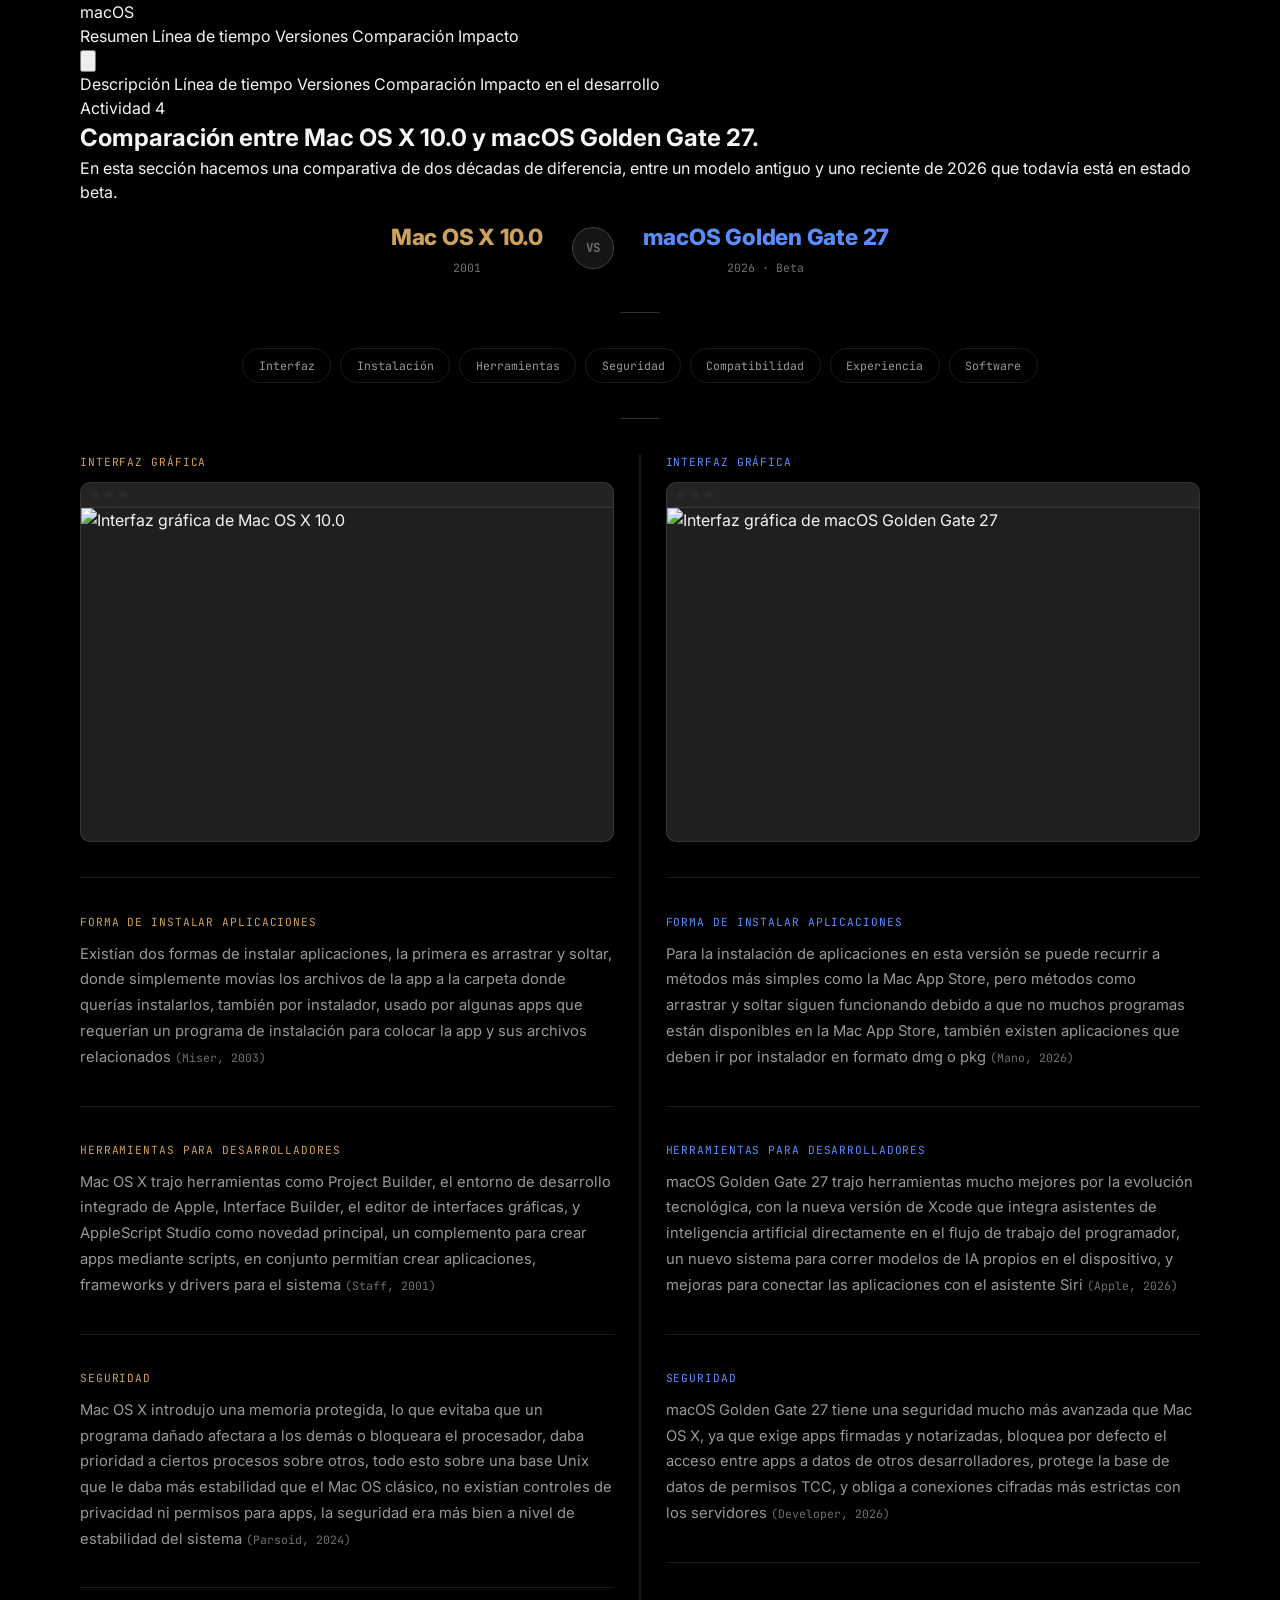
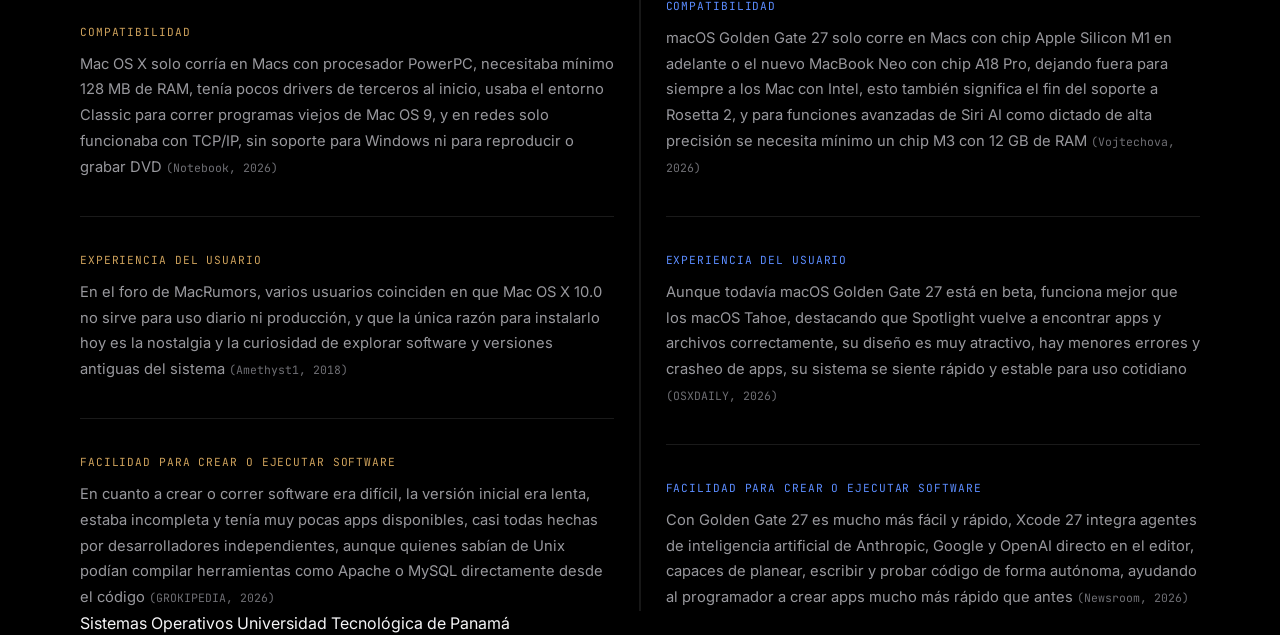
==== comparacion.html @ 72b76922 "Comp 2.0" ====
<!DOCTYPE html>
<html lang="es">
<head>
<meta charset="UTF-8">
<meta name="viewport" content="width=device-width, initial-scale=1.0">
<title>Comparación — macOS</title>
<link rel="stylesheet" href="css/style.css">
<link rel="stylesheet" href="css/Comp.css">
</head>
<body>

<header class="menu">
  <div class="contenedor menu__barra">
    <a href="index.html" class="menu__marca">
      <span class="menu__marca-simbolo" aria-hidden="true"></span>
      macOS 
    </a>
    <nav class="menu__enlaces" aria-label="Navegación principal">
      <a href="index.html">Resumen</a>
      <a href="linea-de-tiempo.html">Línea de tiempo</a>
      <a href="versiones.html">Versiones</a>
      <a href="comparacion.html" aria-current="page">Comparación</a>
      <a href="impacto.html">Impacto</a>
    </nav>
    <button class="menu__boton" aria-label="Abrir menú" aria-expanded="false">
      <svg viewBox="0 0 24 24" fill="none" stroke="currentColor" stroke-width="2"><line x1="3" y1="6" x2="21" y2="6"/><line x1="3" y1="12" x2="21" y2="12"/><line x1="3" y1="18" x2="21" y2="18"/></svg>
    </button>
  </div>
</header>

<div class="pestanas">
  <div class="contenedor pestanas__fila">
    <a class="pestana" href="index.html">Descripción</a>
    <a class="pestana" href="linea-de-tiempo.html">Línea de tiempo</a>
    <a class="pestana" href="versiones.html">Versiones</a>
    <a class="pestana" href="comparacion.html" aria-current="page">Comparación</a>
    <a class="pestana" href="impacto.html">Impacto en el desarrollo</a>
  </div>
</div>

<main>
  <section class="portada contenedor" style="padding-bottom:1rem;">
    <p class="etiqueta portada__etiqueta">Actividad 4</p>
    <h1>Comparación entre <span>Mac OS X 10.0 y macOS Golden Gate 27.</span></h1>
    <p class="portada__resumen">En esta sección hacemos una comparativa de dos décadas de diferencia, entre un modelo antiguo y uno reciente de 2026 que todavía está en estado beta.</p>
  </section>

  <section class="seccion seccion--angosta">
    <div class="contenedor comp">

      <div class="comp__enfrentamiento">
        <div class="comp__lado-cabecera">
          <span class="comp__nombre comp__nombre--a">Mac OS X 10.0</span>
          <span class="comp__anio">2001</span>
        </div>
        <span class="comp__vs">VS</span>
        <div class="comp__lado-cabecera">
          <span class="comp__nombre comp__nombre--b">macOS Golden Gate 27</span>
          <span class="comp__anio">2026 · Beta</span>
        </div>
      </div>

      <div class="comp__separador"></div>

      <nav class="comp__indice" aria-label="Ir a una categoría">
        <a href="#cat-interfaz">Interfaz</a>
        <a href="#cat-instalacion">Instalación</a>
        <a href="#cat-herramientas">Herramientas</a>
        <a href="#cat-seguridad">Seguridad</a>
        <a href="#cat-compatibilidad">Compatibilidad</a>
        <a href="#cat-experiencia">Experiencia</a>
        <a href="#cat-software">Software</a>
      </nav>

      <div class="comp__separador"></div>

      <div class="comp__cuerpo">

        <div class="comp__columna comp__columna--a">

          <div class="comp__item" id="cat-interfaz">
            <p class="comp__item-etiqueta">Interfaz gráfica</p>
            <div class="comp__pantalla">
            <div class="comp__pantalla-barra">
              <span class="comp__pantalla-punto"></span><span class="comp__pantalla-punto"></span><span class="comp__pantalla-punto"></span>
            </div>
            <img class="comp__imagen" src="https://upload.wikimedia.org/wikipedia/en/d/d8/MacOSX10-0screenshot.png" alt="Interfaz gráfica de Mac OS X 10.0">
          </div>
          </div>

          <div class="comp__item" id="cat-instalacion">
            <p class="comp__item-etiqueta">Forma de instalar aplicaciones</p>
            <p class="comp__item-texto">Existían dos formas de instalar aplicaciones, la primera es arrastrar y soltar, donde simplemente movías los archivos de la app a la carpeta donde querías instalarlos, también por instalador, usado por algunas apps que requerían un programa de instalación para colocar la app y sus archivos relacionados <span class="comp__cita">(Miser, 2003)</span></p>
          </div>

          <div class="comp__item" id="cat-herramientas">
            <p class="comp__item-etiqueta">Herramientas para desarrolladores</p>
            <p class="comp__item-texto">Mac OS X trajo herramientas como Project Builder, el entorno de desarrollo integrado de Apple, Interface Builder, el editor de interfaces gráficas, y AppleScript Studio como novedad principal, un complemento para crear apps mediante scripts, en conjunto permitían crear aplicaciones, frameworks y drivers para el sistema <span class="comp__cita">(Staff, 2001)</span></p>
          </div>

          <div class="comp__item" id="cat-seguridad">
            <p class="comp__item-etiqueta">Seguridad</p>
            <p class="comp__item-texto">Mac OS X introdujo una memoria protegida, lo que evitaba que un programa dañado afectara a los demás o bloqueara el procesador, daba prioridad a ciertos procesos sobre otros, todo esto sobre una base Unix que le daba más estabilidad que el Mac OS clásico, no existían controles de privacidad ni permisos para apps, la seguridad era más bien a nivel de estabilidad del sistema <span class="comp__cita">(Parsoid, 2024)</span></p>
          </div>

          <div class="comp__item" id="cat-compatibilidad">
            <p class="comp__item-etiqueta">Compatibilidad</p>
            <p class="comp__item-texto">Mac OS X solo corría en Macs con procesador PowerPC, necesitaba mínimo 128 MB de RAM, tenía pocos drivers de terceros al inicio, usaba el entorno Classic para correr programas viejos de Mac OS 9, y en redes solo funcionaba con TCP/IP, sin soporte para Windows ni para reproducir o grabar DVD <span class="comp__cita">(Notebook, 2026)</span></p>
          </div>

          <div class="comp__item" id="cat-experiencia">
            <p class="comp__item-etiqueta">Experiencia del usuario</p>
            <p class="comp__item-texto">En el foro de MacRumors, varios usuarios coinciden en que Mac OS X 10.0 no sirve para uso diario ni producción, y que la única razón para instalarlo hoy es la nostalgia y la curiosidad de explorar software y versiones antiguas del sistema <span class="comp__cita">(Amethyst1, 2018)</span></p>
          </div>

          <div class="comp__item" id="cat-software">
            <p class="comp__item-etiqueta">Facilidad para crear o ejecutar software</p>
            <p class="comp__item-texto">En cuanto a crear o correr software era difícil, la versión inicial era lenta, estaba incompleta y tenía muy pocas apps disponibles, casi todas hechas por desarrolladores independientes, aunque quienes sabían de Unix podían compilar herramientas como Apache o MySQL directamente desde el código <span class="comp__cita">(GROKIPEDIA, 2026)</span></p>
          </div>

        </div>

        <div class="comp__columna comp__columna--b">

          <div class="comp__item">
            <p class="comp__item-etiqueta">Interfaz gráfica</p>
            <div class="comp__pantalla">
            <div class="comp__pantalla-barra">
              <span class="comp__pantalla-punto"></span><span class="comp__pantalla-punto"></span><span class="comp__pantalla-punto"></span>
            </div>
            <img class="comp__imagen" src="https://i.ytimg.com/vi/Vc0jQoL_Vm4/hq720.jpg" alt="Interfaz gráfica de macOS Golden Gate 27">
          </div>
          </div>

          <div class="comp__item">
            <p class="comp__item-etiqueta">Forma de instalar aplicaciones</p>
            <p class="comp__item-texto">Para la instalación de aplicaciones en esta versión se puede recurrir a métodos más simples como la Mac App Store, pero métodos como arrastrar y soltar siguen funcionando debido a que no muchos programas están disponibles en la Mac App Store, también existen aplicaciones que deben ir por instalador en formato dmg o pkg <span class="comp__cita">(Mano, 2026)</span></p>
          </div>

          <div class="comp__item">
            <p class="comp__item-etiqueta">Herramientas para desarrolladores</p>
            <p class="comp__item-texto">macOS Golden Gate 27 trajo herramientas mucho mejores por la evolución tecnológica, con la nueva versión de Xcode que integra asistentes de inteligencia artificial directamente en el flujo de trabajo del programador, un nuevo sistema para correr modelos de IA propios en el dispositivo, y mejoras para conectar las aplicaciones con el asistente Siri <span class="comp__cita">(Apple, 2026)</span></p>
          </div>

          <div class="comp__item">
            <p class="comp__item-etiqueta">Seguridad</p>
            <p class="comp__item-texto">macOS Golden Gate 27 tiene una seguridad mucho más avanzada que Mac OS X, ya que exige apps firmadas y notarizadas, bloquea por defecto el acceso entre apps a datos de otros desarrolladores, protege la base de datos de permisos TCC, y obliga a conexiones cifradas más estrictas con los servidores <span class="comp__cita">(Developer, 2026)</span></p>
          </div>

          <div class="comp__item">
            <p class="comp__item-etiqueta">Compatibilidad</p>
            <p class="comp__item-texto">macOS Golden Gate 27 solo corre en Macs con chip Apple Silicon M1 en adelante o el nuevo MacBook Neo con chip A18 Pro, dejando fuera para siempre a los Mac con Intel, esto también significa el fin del soporte a Rosetta 2, y para funciones avanzadas de Siri AI como dictado de alta precisión se necesita mínimo un chip M3 con 12 GB de RAM <span class="comp__cita">(Vojtechova, 2026)</span></p>
          </div>

          <div class="comp__item">
            <p class="comp__item-etiqueta">Experiencia del usuario</p>
            <p class="comp__item-texto">Aunque todavía macOS Golden Gate 27 está en beta, funciona mejor que los macOS Tahoe, destacando que Spotlight vuelve a encontrar apps y archivos correctamente, su diseño es muy atractivo, hay menores errores y crasheo de apps, su sistema se siente rápido y estable para uso cotidiano <span class="comp__cita">(OSXDAILY, 2026)</span></p>
          </div>

          <div class="comp__item">
            <p class="comp__item-etiqueta">Facilidad para crear o ejecutar software</p>
            <p class="comp__item-texto">Con Golden Gate 27 es mucho más fácil y rápido, Xcode 27 integra agentes de inteligencia artificial de Anthropic, Google y OpenAI directo en el editor, capaces de planear, escribir y probar código de forma autónoma, ayudando al programador a crear apps mucho más rápido que antes <span class="comp__cita">(Newsroom, 2026)</span></p>
          </div>

        </div>

      </div>

    </div>
  </section>
</main>

<footer class="pie contenedor">
  <div class="pie__fila">
    <span>Sistemas Operativos</span>
    <span>Universidad Tecnológica de Panamá</span>
  </div>
</footer>

<script src="js/app.js"></script>
<script src="js/Comp.js"></script>
</body>
</html>
---- css/style.css ----
/* ============================================================
   MACOS — LÍNEA DE TIEMPO
   Sistema de diseño compartido para todas las páginas
   Paleta: negro Apple + oro California (trail/topografía)
   ============================================================ */

@import url('https://fonts.googleapis.com/css2?family=Inter:wght@400;500;600;700;800;900&family=JetBrains+Mono:wght@400;500;600&family=Silkscreen:wght@400;700&family=Hanken+Grotesk:wght@400;600;700;800&family=PT+Sans:wght@400;700&display=swap');

:root{
  --bg:            #000000;
  --surface:       #151516;
  --surface-2:     #1f1f21;
  --surface-3:     #2a2a2d;
  --line:          rgba(255,255,255,.10);
  --line-strong:   rgba(255,255,255,.18);
  --text:          #f5f5f7;
  --text-dim:      #98989d;
  --text-faint:    #6e6e73;
  --accent:        #cda15b;   /* oro california — marcador de sendero */
  --accent-soft:   rgba(205,161,91,.14);
  --accent-2:      #5b8cff;   /* azul técnico — datos / comparación */
  --accent-2-soft: rgba(91,140,255,.14);

  --radius-s:  10px;
  --radius-m:  18px;
  --radius-l:  28px;

  --font-display: 'Inter', -apple-system, BlinkMacSystemFont, 'Segoe UI', sans-serif;
  --font-mono:    'JetBrains Mono', ui-monospace, SFMono-Regular, Menlo, monospace;

  --ease: cubic-bezier(.22,.61,.36,1);
}

*,*::before,*::after{ box-sizing:border-box; }
html{ scroll-behavior:smooth; }
@media (prefers-reduced-motion: reduce){
  html{ scroll-behavior:auto; }
  *,*::before,*::after{ animation-duration:.001ms !important; animation-iteration-count:1 !important; transition-duration:.001ms !important; scroll-behavior:auto !important; }
}

body{
  margin:0;
  background:var(--bg);
  color:var(--text);
  font-family:var(--font-display);
  -webkit-font-smoothing:antialiased;
  line-height:1.5;
}

img{ max-width:100%; display:block; }
a{ color:inherit; text-decoration:none; }
button{ font-family:inherit; cursor:pointer; }
ul{ margin:0; padding:0; list-style:none; }
h1,h2,h3,h4,p{ margin:0; }

:focus-visible{
  outline:2px solid var(--accent);
  outline-offset:3px;
  border-radius:4px;
}

.contenedor{
  width:min(1120px, 92vw);
  margin-inline:auto;
}

.eyebrow{
  font-family:var(--font-mono);
  font-size:.72rem;
  letter-spacing:.14em;
  text-transform:uppercase;
  color:var(--accent);
  display:flex;
  align-items:center;
  gap:.55em;
}
.eyebrow::before{
  content:"";
  width:14px; height:1px;
  background:var(--accent);
  display:inline-block;
}

/* ---------- NAV ---------- */
.nav{
  position:sticky; top:0; z-index:50;
  background:rgba(0,0,0,.72);
  backdrop-filter:blur(20px) saturate(150%);
  -webkit-backdrop-filter:blur(20px) saturate(150%);
  border-bottom:1px solid var(--line);
}
.nav__bar{
  display:flex; align-items:center; justify-content:space-between;
  height:52px;
}
.nav__brand{
  display:flex; align-items:center; gap:.6rem;
  font-weight:700; font-size:.95rem; letter-spacing:-.01em;
}
.nav__brand-mark{
  width:20px; height:20px; border-radius:6px;
  background:conic-gradient(from 210deg, var(--accent), var(--accent-2), var(--accent));
  flex:none;
}
.nav__links{
  display:flex; gap:1.9rem;
}
.nav__links a{
  font-size:.82rem; color:var(--text-dim);
  transition:color .2s var(--ease);
}
.nav__links a:hover{ color:var(--text); }
.nav__links a[aria-current="page"]{ color:var(--text); }

.nav__toggle{
  display:none;
  background:none; border:none; color:var(--text);
  width:36px; height:36px;
}

.tabs{
  border-bottom:1px solid var(--line);
  background:rgba(0,0,0,.5);
}
.tabs__row{
  display:flex; gap:.5rem;
  padding:.9rem 0;
  overflow-x:auto;
  scrollbar-width:none;
}
.tabs__row::-webkit-scrollbar{ display:none; }
.tab{
  flex:none;
  padding:.5rem 1.05rem;
  border-radius:999px;
  font-size:.82rem; font-weight:500;
  color:var(--text-dim);
  border:1px solid var(--line);
  background:var(--surface);
  transition:all .2s var(--ease);
  white-space:nowrap;
}
.tab:hover{ color:var(--text); border-color:var(--line-strong); }
.tab[aria-current="page"]{
  color:#000; background:var(--text); border-color:var(--text); font-weight:600;
}

/* ---------- HERO ---------- */
.hero{
  position:relative;
  padding:5.5rem 0 3.5rem;
  text-align:center;
  overflow:hidden;
}
.hero::before{
  content:"";
  position:absolute; inset:-20% -10% auto -10%;
  height:600px;
  background:
    radial-gradient(ellipse 60% 50% at 30% 0%, var(--accent-soft), transparent 70%),
    radial-gradient(ellipse 55% 45% at 75% 10%, var(--accent-2-soft), transparent 70%);
  pointer-events:none;
}
.hero__kicker{
  justify-content:center;
  margin-bottom:1.1rem;
}
.hero h1{
  font-size:clamp(2.2rem, 5.4vw, 4.2rem);
  font-weight:800;
  letter-spacing:-.03em;
  line-height:1.05;
  max-width:16ch;
  margin-inline:auto;
}
.hero h1 span{
  background:linear-gradient(100deg, var(--accent), var(--accent-2));
  -webkit-background-clip:text;
  background-clip:text;
  color:transparent;
}
.hero p.lede{
  margin:1.4rem auto 0;
  max-width:44ch;
  color:var(--text-dim);
  font-size:1.05rem;
}
/* --- adaptación del hero a la época activa (línea de tiempo) --- */
[class*="theme-"] .eyebrow{
  color:var(--v-accent,var(--accent));
}
[class*="theme-"] .eyebrow::before{
  background:var(--v-accent,var(--accent));
}
[class*="theme-"] .hero::before{
  background:
    radial-gradient(ellipse 60% 50% at 30% 0%,
      color-mix(in srgb, var(--v-accent, #cda15b) 18%, transparent), transparent 70%),
    radial-gradient(ellipse 55% 45% at 75% 10%,
      color-mix(in srgb, var(--v-glow2, #5b8cff) 14%, transparent), transparent 70%);
}
[class*="theme-"] .hero h1 span{
  background:linear-gradient(100deg, var(--v-accent,#cda15b), var(--v-glow2,#5b8cff));
  -webkit-background-clip:text;
  background-clip:text;
}
/* device / screenshot mock */
.mock{
  position:relative;
  margin-top:4rem;
  border-radius:var(--radius-l);
  border:1px solid var(--line);
  background:linear-gradient(180deg, var(--surface), var(--surface-2));
  overflow:hidden;
  aspect-ratio:16/9;
  display:flex; align-items:center; justify-content:center;
}
.mock__bar{
  position:absolute; top:0; left:0; right:0;
  height:34px;
  display:flex; align-items:center; gap:6px;
  padding:0 14px;
  border-bottom:1px solid var(--line);
  background:rgba(255,255,255,.02);
}
.mock__dot{ width:9px; height:9px; border-radius:50%; background:var(--surface-3); }
.mock__placeholder{
  display:flex; flex-direction:column; align-items:center; gap:.6rem;
  color:var(--text-faint);
}
.mock__placeholder svg{ width:38px; height:38px; opacity:.5; }
.mock__placeholder span{ font-family:var(--font-mono); font-size:.72rem; letter-spacing:.06em; }

/* ---------- SECTION SCAFFOLDING ---------- */
.section{ padding:5.5rem 0; border-top:1px solid var(--line); }
.section--tight{ padding:3.5rem 0; }
.section__head{
  max-width:640px;
  margin-bottom:3rem;
}
.section__head h2{
  font-size:clamp(1.7rem,3vw,2.4rem);
  font-weight:800;
  letter-spacing:-.02em;
  margin-top:.7rem;
}
.section__head p{
  color:var(--text-dim);
  margin-top:.8rem;
  font-size:1rem;
}

/* overview cards on index */
.grid-cards{
  display:grid;
  grid-template-columns:repeat(3,1fr);
  gap:1.1rem;
}
.card{
  background:var(--surface);
  border:1px solid var(--line);
  border-radius:var(--radius-m);
  padding:1.8rem;
  transition:border-color .25s var(--ease), transform .25s var(--ease);
}
.card:hover{ border-color:var(--line-strong); transform:translateY(-3px); }
.card h3{ font-size:1.05rem; font-weight:700; letter-spacing:-.01em; }
.card p{ color:var(--text-dim); font-size:.9rem; margin-top:.5rem; }
.card a.card__link{
  display:inline-flex; align-items:center; gap:.35rem;
  margin-top:1.1rem; font-size:.82rem; font-weight:600; color:var(--accent);
}

/* ---------- TIMELINE (elemento distintivo: sendero topográfico) ---------- */
.trail{
  position:relative;
  padding-top:1rem;
  scroll-margin-top:60px;
}
.trail__scroll{
  /* deja aire arriba para el logo flotante que aparece sobre cada punto */
  padding-top:5rem;
  padding-bottom:.5rem;
}
.trail__track{
  position:relative;
  width:100%;
  height:180px;
}
.trail__path{
  position:absolute; inset:0;
  width:100%; height:100%;
}
.trail__path path{
  fill:none;
  stroke:var(--v-accent,var(--line-strong));
  stroke-width:2;
  stroke-dasharray:1 10;
  stroke-linecap:round;
  vector-effect:non-scaling-stroke;
}
.trail__point{
  position:absolute;
  transform:translate(-50%,-50%);
  display:flex; flex-direction:column; align-items:center;
  gap:.45rem;
  background:none; border:none; color:var(--text);
  padding:0;
  cursor:pointer;
  opacity:0;
  animation:trail-point-in .55s var(--ease) forwards;
  animation-delay:var(--d, 0ms);
}
@keyframes trail-point-in{
  from{ opacity:0; transform:translate(-50%,-20%); }
  to{   opacity:1; transform:translate(-50%,-50%); }
}
@media (prefers-reduced-motion: reduce){
  .trail__point{ animation:none; opacity:1; }
}
.trail__dot{
  width:14px; height:14px; border-radius:50%;
  background:var(--surface-2);
  border:2px solid var(--v-accent,var(--accent));
  transition:all .25s var(--ease);
}
.trail__point[aria-pressed="true"] .trail__dot{
  background:var(--v-accent,var(--accent));
  box-shadow:0 0 0 6px color-mix(in srgb, var(--v-accent,var(--accent)) 16%, transparent), 0 0 24px color-mix(in srgb, var(--v-accent,var(--accent)) 35%, transparent);
}
.trail__num{
  font-family:var(--font-mono);
  font-size:.6rem;
  color:var(--text-dim);
  width:22px; height:22px; border-radius:50%;
  display:grid; place-items:center;
  background:var(--surface);
  border:1px solid var(--line-strong);
  transition:all .25s var(--ease);
}
.trail__point:hover .trail__num,
.trail__point:focus-visible .trail__num{ color:var(--v-accent,var(--accent)); border-color:var(--v-accent,var(--accent)); }
.trail__point[aria-pressed="true"] .trail__num{
  background:var(--v-accent,var(--accent)); border-color:var(--v-accent,var(--accent)); color:#000;
}
.trail__year{
  font-family:var(--font-mono);
  font-size:.88rem;
  font-weight:700;
  letter-spacing:.04em;
  color:var(--text-dim);
  white-space:nowrap;
  transition:color .25s var(--ease);
}
.trail__point:hover .trail__year,
.trail__point:focus-visible .trail__year{ color:var(--v-accent,var(--accent)); }
.trail__point[aria-pressed="true"] .trail__year{ color:var(--text); }

/* etiqueta flotante con el nombre de la versión (hover / activo) */
.trail__tip{
  position:absolute;
  left:50%;
  bottom:calc(100% + .5rem);
  transform:translate(-50%, 8px) scale(.9);
  opacity:0;
  pointer-events:none;
  white-space:nowrap;
  font-family:var(--font-display);
  font-size:.74rem;
  font-weight:600;
  letter-spacing:.01em;
  color:var(--text);
  background:var(--surface);
  border:1px solid var(--accent);
  border-radius:999px;
  padding:.4rem .85rem;
  box-shadow:0 10px 28px rgba(0,0,0,.5);
  transition:
    opacity .22s var(--ease),
    transform .32s cubic-bezier(.34,1.56,.64,1);
  z-index:5;
}

/* logo de la era: tarjeta que se adapta a la proporción de cada imagen,
   visible solo en hover/focus y en el punto activo; fondo claro para que
   resalten también los logos con trazos o fondos oscuros */
.trail__logo{
  position:absolute;
  left:50%; bottom:calc(100% + 2.6rem);
  height:120px; width:auto;
  /* contain + ancho libre: el recuadro se ajusta a la imagen sin recortarla */
  object-fit:contain;
  /* anula el max-width:100% global de img */
  max-width:none;
  background:#f5f5f3;
  border:2px solid var(--v-accent,var(--accent));
  border-radius:8px;
  box-shadow:0 14px 34px rgba(0,0,0,.55), 0 0 24px color-mix(in srgb, var(--v-accent,var(--accent)) 25%, transparent);
  opacity:0;
  pointer-events:none;
  transform:translate(-50%, 10px) scale(.9);
  transition:
    opacity .22s var(--ease),
    transform .3s cubic-bezier(.34,1.56,.64,1),
    border-color .3s var(--ease);
  z-index:6;
}
.trail__point:hover .trail__logo,
.trail__point:focus-visible .trail__logo,
.trail__point[aria-pressed="true"] .trail__logo{
  opacity:1;
  transform:translate(-50%, 0) scale(1);
}
.trail__tip::after{
  content:"";
  position:absolute;
  left:50%; bottom:-4.5px;
  width:8px; height:8px;
  transform:translateX(-50%) rotate(45deg);
  background:var(--surface);
  border-right:1px solid var(--accent);
  border-bottom:1px solid var(--accent);
}
.trail__point:hover .trail__tip,
.trail__point:focus-visible .trail__tip,
.trail__point[aria-pressed="true"] .trail__tip{
  opacity:1;
  transform:translate(-50%, 0) scale(1);
}

.trail__detail{
  margin-top:1rem;
  padding:0;
  scroll-margin-top:90px;
}
.trail__detail.is-swapping .trail__detail-body{
  animation:detail-swap .45s var(--ease);
}
@keyframes detail-swap{
  from{ opacity:.2; transform:translateY(8px); }
  to{   opacity:1;   transform:none; }
}

/* ambiente de la sección tiñéndose con la época activa */
.section{
  position:relative;
}
.section .contenedor{ position:relative; z-index:1; }
.section::before{
  content:"";
  position:absolute; inset:-6rem -12%;
  background:radial-gradient(55% 55% at 50% 35%, var(--v-accent, transparent), transparent 70%);
  opacity:0;
  filter:blur(70px);
  transition:opacity .9s var(--ease), background .9s var(--ease);
  pointer-events:none;
  z-index:0;
}
.section[class*="theme-"]::before{ opacity:.18; }

/* escritorio de época dentro del panel (proporción nativa de las
   ilustraciones 4:3 para que la escena quepa completa) */
.oswall--panel,
.trail__detail-shot{
  aspect-ratio:4/3;
  height:auto;
  border-radius:var(--v-radius,14px);
}
/* dentro del monitor, .trail__detail-shot hereda dimensions del screen */
.mac-monitor__screen .trail__detail-shot{
  aspect-ratio:auto; height:100%;
  border-radius:0;
}
.mac-monitor--timeline{
  max-width:100%;
  margin:0 auto;
}
.trail__detail-body{
  display:grid;
  grid-template-columns:1fr 1.15fr;
  gap:2.2rem;
  align-items:center;
  padding:1.4rem 2.2rem 2rem;
}
.trail__detail-name{
  font-family:var(--v-font-display,var(--font-display));
  font-size:1.7rem; font-weight:800; letter-spacing:-.02em;
  margin-top:.3rem;
  color:var(--v-text,var(--text));
}
.trail__detail-code{
  color:var(--v-accent,var(--accent)); font-family:var(--font-mono); font-size:.85rem; margin-top:.3rem;
}
.trail__detail-summary{
  color:var(--v-dim,var(--text-dim)); margin-top:1rem; font-size:.95rem;
}
.trail__detail-features{
  margin-top:1.3rem;
  display:flex; flex-direction:column; gap:.55rem;
}
.trail__detail-features li{
  font-size:.85rem; color:var(--v-dim,var(--text-dim));
  display:flex; gap:.6rem; align-items:baseline;
  transition:transform .25s var(--ease), color .25s var(--ease);
}
.trail__detail-features li:hover{
  transform:translateX(5px); color:var(--v-text,var(--text));
}
.trail__detail-features li::before{
  content:"—"; color:var(--v-accent,var(--accent)); flex:none;
}

/* ---------- VERSION SECTIONS (ventanas de época) ---------- */
.version{
  display:grid;
  grid-template-columns:1fr 1fr;
  gap:3.2rem;
  align-items:center;
  padding:4.5rem 0;
  border-top:1px solid var(--line);
  opacity:0;
  transform:translateY(30px);
  transition:opacity .7s var(--ease), transform .7s var(--ease);
}
.version.is-visible{ opacity:1; transform:none; }
.version:nth-of-type(even) .mac-monitor{ order:2; }

/* --- ventana del sistema operativo ---
   Los valores por defecto de las variables viven en `main`
   para que las variables de cada tema (.theme-v*) puedan
   sobrescribirlas por herencia (especificidad 0,1,0 > 0,0,1). */
main{
  --v-radius:18px;
  --v-bg:var(--surface);
  --v-text:var(--text);
  --v-dim:var(--text-dim);
  --v-faint:var(--text-faint);
  --v-line:var(--line);
  --v-accent:var(--accent);
  --v-chrome:var(--surface-3);
  --v-title:var(--text-dim);
}
.oswin{
  position:relative;
  border-radius:var(--v-radius);
  background:var(--v-bg);
  color:var(--v-text);
  border:1px solid var(--v-line);
  box-shadow:0 24px 70px rgba(0,0,0,.55), 0 6px 20px rgba(0,0,0,.35);
  overflow:hidden;
  font-family:var(--v-font-body,var(--font-display));
  transform:perspective(1200px) rotateX(var(--rx,0deg)) rotateY(var(--ry,0deg));
  transition:transform .25s ease-out, box-shadow .35s var(--ease);
  will-change:transform;
}
.oswin:hover{
  box-shadow:0 34px 90px rgba(0,0,0,.65), 0 10px 28px rgba(0,0,0,.4);
}
/* reflejo especular que sigue al cursor (visible en temas glass) */
.oswin::after{
  content:"";
  position:absolute; inset:0;
  border-radius:inherit;
  background:radial-gradient(480px circle at var(--mx,-50%) var(--my,-50%), var(--v-glint,transparent), transparent 62%);
  opacity:0;
  transition:opacity .35s var(--ease);
  pointer-events:none;
}
.oswin:hover::after{ opacity:1; }

.oswin__chrome{
  display:flex; align-items:center; gap:.7rem;
  padding:.6rem 1rem;
  background:var(--v-chrome);
  border-bottom:1px solid var(--v-line);
  font-family:var(--font-mono);
  font-size:.68rem;
  letter-spacing:.04em;
  color:var(--v-title);
}
.oswin__title{
  flex:1; text-align:center;
  font-family:var(--v-font-display,var(--font-mono));
  white-space:nowrap; overflow:hidden; text-overflow:ellipsis;
}
.oswin__chrome-end{ width:46px; flex:none; }
.oswin__lights{ display:flex; gap:.42rem; flex:none; }
.oswin__lights i{
  width:11px; height:11px; border-radius:50%;
  transition:transform .2s var(--ease), filter .2s var(--ease);
}
.oswin:hover .oswin__lights i{ filter:brightness(1.15); }
.oswin:hover .oswin__lights i:nth-child(1){ transform:scale(1.15); }
.oswin__lights i:nth-child(1){ background:#ff5f57; box-shadow:inset 0 0 0 .5px rgba(0,0,0,.2); }
.oswin__lights i:nth-child(2){ background:#febc2e; box-shadow:inset 0 0 0 .5px rgba(0,0,0,.2); }
.oswin__lights i:nth-child(3){ background:#28c840; box-shadow:inset 0 0 0 .5px rgba(0,0,0,.2); }
.oswin__box{
  width:13px; height:13px; flex:none;
  background:var(--v-boxbg,#fff);
  border:1.5px solid var(--v-boxline,#222);
  border-radius:3px;
}

.version__body{ padding:1.5rem 2.4rem 2.4rem; }
.version__index{
  font-family:var(--font-mono);
  color:var(--v-faint); font-size:.78rem;
}
.version__name{
  font-family:var(--v-font-display,var(--font-display));
  font-size:clamp(1.55rem,3vw,2.2rem);
  font-weight:800; letter-spacing:-.02em; margin-top:.25rem;
  color:inherit;
}
.version__code{
  color:var(--v-accent); font-family:var(--font-mono); font-size:.85rem; margin-top:.35rem;
}
.version__summary{
  color:var(--v-dim); margin-top:1.1rem; font-size:.95rem;
}
.version__specs{
  margin-top:1.6rem;
  display:grid; grid-template-columns:repeat(3,1fr); gap:1rem;
  border-top:1px solid var(--v-line); padding-top:1.3rem;
}
.version__specs dt{ font-family:var(--font-mono); font-size:.68rem; color:var(--v-faint); text-transform:uppercase; letter-spacing:.08em; }
.version__specs dd{ margin:.35rem 0 0; font-size:.95rem; font-weight:600; color:var(--v-text); }
.version__features{ margin-top:1.4rem; display:flex; flex-direction:column; gap:.5rem; }
.version__features li{
  font-size:.88rem; color:var(--v-dim); padding-left:1.15rem; position:relative;
  transition:transform .25s var(--ease), color .25s var(--ease);
}
.version__features li:hover{ transform:translateX(6px); color:var(--v-text); }
.version__features li::before{
  content:""; position:absolute; left:0; top:.55em;
  width:6px; height:6px; border-radius:50%;
  background:var(--v-accent);
}

/* --- escritorio / wallpaper de época --- */
.oswall{
  position:relative;
  width:100%; height:100%;
  overflow:hidden;
  background:linear-gradient(160deg, var(--surface), var(--surface-2));
  display:flex; align-items:center; justify-content:center;
}
/* cuando está dentro de un monitor, hereda el fondo del tema */
.mac-monitor__screen .oswall{
  border:none; border-radius:0;
}
.oswall__menubar{
  position:absolute; top:0; left:0; right:0;
  display:flex; justify-content:space-between; align-items:center;
  padding:.45rem .9rem;
  font-family:var(--font-mono); font-size:.66rem; letter-spacing:.03em;
  background:var(--v-menubar,rgba(255,255,255,.12));
  color:var(--v-menutext,rgba(255,255,255,.85));
  backdrop-filter:blur(8px);
  -webkit-backdrop-filter:blur(8px);
  z-index:2;
}
.oswall__year{
  font-family:var(--v-font-display,var(--font-display));
  font-size:clamp(4.5rem,9vw,7.5rem);
  font-weight:900;
  letter-spacing:-.03em;
  color:transparent;
  -webkit-text-stroke:1.5px currentColor;
  opacity:.28;
  user-select:none;
  transition:transform .5s var(--ease), opacity .5s var(--ease);
}
.oswall:hover .oswall__year{ transform:scale(1.05); opacity:.45; }
.oswall__hint{
  position:absolute; bottom:1rem; left:50%; transform:translateX(-50%);
  font-family:var(--font-mono); font-size:.64rem; letter-spacing:.06em;
  color:rgba(255,255,255,.75);
  border:1px dashed rgba(255,255,255,.35);
  border-radius:999px;
  padding:.35rem .8rem;
  white-space:nowrap;
}

/* ilustración de la era dentro del escritorio */
.oswall__art{
  position:absolute; inset:0;
  display:flex; align-items:center; justify-content:center;
  padding:2.2rem 1rem .8rem;
  z-index:1;
}
.oswall__art svg{
  width:100%; height:100%;
  filter:drop-shadow(0 10px 24px rgba(0,0,0,.35));
}
/* escena completa de System 1.0: sin paddings ni barra duplicada */
.theme-v1 .oswall{ background:#c8c5ba; }
.theme-v1 .oswall__art{ padding:0; }
.theme-v1 .oswall__art svg{ filter:none; }
.theme-v1 .oswall__menubar{ display:none; }
.theme-v1 .oswall__year{ display:none; }

/* ============================================================
   MAC MONITOR — marco de hardware por era
   ============================================================ */
.mac-monitor{
  display:flex; flex-direction:column; align-items:center;
  width:100%; max-width:480px;
}
.mac-monitor__body{
  position:relative;
  width:100%;
  border-radius:var(--m-radius,14px);
  background:var(--m-body,#b8bcc4);
  padding:var(--m-bezel,10px) var(--m-bezel,10px) 0;
  box-shadow:
    inset 0 1px 0 rgba(255,255,255,.35),
    inset 0 -1px 0 rgba(0,0,0,.15),
    0 8px 32px rgba(0,0,0,.45);
}
.mac-monitor__screen{
  position:relative;
  width:100%;
  aspect-ratio:var(--m-screen-ratio, 4/3);
  border-radius:var(--m-screen-radius,3px);
  overflow:hidden;
  background:var(--m-screen-bg,#1a1a1a);
  box-shadow:inset 0 1px 4px rgba(0,0,0,.5);
}
.mac-monitor__screen .oswall__menubar,
.mac-monitor__screen .oswall__year,
.mac-monitor__screen .oswall__art,
.mac-monitor__screen .oswall__hint{
  /* hereda positions de .oswall original */
}
.mac-monitor__chin{
  display:flex; align-items:center; justify-content:space-between;
  height:var(--m-chin-h,22px);
  padding:0 var(--m-chin-px,12px);
  background:var(--m-chin-bg,inherit);
  border-radius:0 0 var(--m-radius,14px) var(--m-radius,14px);
}
.mac-monitor__logo{
  width:var(--m-logo-w,10px); height:var(--m-logo-h,12px);
  background:var(--m-logo-color,#555);
  mask-size:contain; mask-repeat:no-repeat; mask-position:center;
  -webkit-mask-size:contain; -webkit-mask-repeat:no-repeat; -webkit-mask-position:center;
  opacity:.5;
}
.mac-monitor__power{
  width:var(--m-power-size,6px); height:var(--m-power-size,6px); border-radius:50%;
  background:var(--m-power-color,#4a7a3d);
  box-shadow:0 0 3px var(--m-power-glow,rgba(74,122,61,.5));
}
.mac-monitor__neck{
  width:var(--m-neck-w,50px);
  height:var(--m-neck-h,28px);
  background:var(--m-neck-bg,#a0a4ac);
  clip-path:polygon(15% 0%, 85% 0%, 100% 100%, 0% 100%);
  box-shadow:inset -2px 0 4px rgba(0,0,0,.12);
}
.mac-monitor__base{
  width:var(--m-base-w,140px);
  height:var(--m-base-h,14px);
  background:var(--m-base-bg,#a8acb4);
  border-radius:var(--m-base-radius, 0 0 8px 8px);
  box-shadow:
    inset 0 2px 0 rgba(255,255,255,.25),
    0 4px 10px rgba(0,0,0,.3);
}

/* --- v1 · Macintosh 128K (1984) --- */
.theme-v1 .mac-monitor{
  --m-radius:16px 16px 4px 4px;
  --m-body:#d4c9a8;
  --m-bezel:10px;
  --m-screen-radius:5px 5px 2px 2px;
  --m-screen-bg:#0d0d0e;
  --m-chin-h:38px;
  --m-chin-px:14px;
  --m-chin-bg:#d4c9a8;
  --m-logo-w:10px; --m-logo-h:12px;
  --m-logo-color:#5a5243;
  --m-power-size:5px;
  --m-power-color:#4a7a3d;
  --m-neck-w:44px; --m-neck-h:18px;
  --m-neck-bg:#c4ba9e;
  --m-base-w:110px; --m-base-h:10px;
  --m-base-bg:#c4ba9e;
}
.theme-v1 .mac-monitor__logo{
  mask-image:url("data:image/svg+xml,%3Csvg xmlns='http://www.w3.org/2000/svg' viewBox='0 0 170 200'%3E%3Cpath d='M150.4 172.2c-3.2 7.2-6.9 13.9-11.2 20-6 8.4-10.8 14.2-14.4 17.4-5.6 5.2-11.6 7.8-18 7.8-4.6 0-10.1-1.3-16.6-4-6.5-2.7-12.4-4-17.8-4-5.6 0-11.7 1.3-18.2 4-6.5 2.6-11.7 3.9-15.6 3.9-6.6 0-12.8-2.6-18.6-7.8C24.4 204 19.2 197.6 13.6 189c-6-9.4-11-20.3-14.8-32.6C-5.2 143-7 131.6-7 120.6c0-12.6 2.7-23.4 8.2-32.4 4.3-7.2 10-12.9 17.2-17.2 7.2-4.2 14.9-6.4 23.2-6.6 4.8 0 11.1 1.5 18.8 4.4 7.7 2.9 12.6 4.4 14.8 4.4 1.6 0 7.2-1.7 16.6-5.2 8.9-3.2 16.4-4.5 22.4-4 16.4 1.4 28.8 7.8 37.2 19.2-14.8 9-22.1 21.6-22 37.8.2 12.6 4.7 23.1 13.5 31.5 4 3.8 8.5 6.8 13.5 8.9-1.1 3.2-2.2 6.2-3.4 9.2zM116.3 7.6c0 9.8-3.6 19-10.7 27.6-8.6 10.4-19.1 16.4-30.4 15.4-.1-1.2-.2-2.5-.2-3.8 0-9.4 4.1-19.4 11.4-27.6 3.6-4.2 8.3-7.7 14-10.5 5.7-2.8 11.1-4.3 16.2-4.5.1 1.3.2 2.6.2 3.8z' transform='translate(7 0)'/%3E%3C/svg%3E");
  -webkit-mask-image:url("data:image/svg+xml,%3Csvg xmlns='http://www.w3.org/2000/svg' viewBox='0 0 170 200'%3E%3Cpath d='M150.4 172.2c-3.2 7.2-6.9 13.9-11.2 20-6 8.4-10.8 14.2-14.4 17.4-5.6 5.2-11.6 7.8-18 7.8-4.6 0-10.1-1.3-16.6-4-6.5-2.7-12.4-4-17.8-4-5.6 0-11.7 1.3-18.2 4-6.5 2.6-11.7 3.9-15.6 3.9-6.6 0-12.8-2.6-18.6-7.8C24.4 204 19.2 197.6 13.6 189c-6-9.4-11-20.3-14.8-32.6C-5.2 143-7 131.6-7 120.6c0-12.6 2.7-23.4 8.2-32.4 4.3-7.2 10-12.9 17.2-17.2 7.2-4.2 14.9-6.4 23.2-6.6 4.8 0 11.1 1.5 18.8 4.4 7.7 2.9 12.6 4.4 14.8 4.4 1.6 0 7.2-1.7 16.6-5.2 8.9-3.2 16.4-4.5 22.4-4 16.4 1.4 28.8 7.8 37.2 19.2-14.8 9-22.1 21.6-22 37.8.2 12.6 4.7 23.1 13.5 31.5 4 3.8 8.5 6.8 13.5 8.9-1.1 3.2-2.2 6.2-3.4 9.2zM116.3 7.6c0 9.8-3.6 19-10.7 27.6-8.6 10.4-19.1 16.4-30.4 15.4-.1-1.2-.2-2.5-.2-3.8 0-9.4 4.1-19.4 11.4-27.6 3.6-4.2 8.3-7.7 14-10.5 5.7-2.8 11.1-4.3 16.2-4.5.1 1.3.2 2.6.2 3.8z' transform='translate(7 0)'/%3E%3C/svg%3E");
}
.theme-v1 .mac-monitor__chin{
  justify-content:space-between;
}
.theme-v1 .mac-monitor__chin::after{
  content:"";
  position:absolute; bottom:8px; left:50%; transform:translateX(-50%);
  width:48px; height:2px;
  background:repeating-linear-gradient(90deg,#e05643 0 3px,#f9a825 3px 6px,#4caf50 6px 9px,#2196f3 9px 12px,#9c27b0 12px 15px);
  border-radius:1px;
  opacity:.6;
}

/* --- v2 · Mac Classic / LC / 12" RGB Display (1991) --- */
.theme-v2 .mac-monitor{
  --m-radius:16px 16px 5px 5px;
  --m-body:linear-gradient(180deg,#ddd5c0,#d0c8b2 40%,#c4bca6);
  --m-bezel:14px;
  --m-screen-radius:6px;
  --m-screen-bg:#1c1d22;
  --m-screen-ratio:4/3;
  --m-chin-h:38px;
  --m-chin-px:14px;
  --m-chin-bg:linear-gradient(180deg,#d4ccb6,#c0b8a2);
  --m-logo-w:10px; --m-logo-h:12px;
  --m-logo-color:#7a7568;
  --m-power-size:6px;
  --m-power-color:#4a7a3d;
  --m-neck-w:52px; --m-neck-h:22px;
  --m-neck-bg:linear-gradient(180deg,#d0c8b2,#beb6a0);
  --m-base-w:120px; --m-base-h:11px;
  --m-base-bg:linear-gradient(180deg,#d0c8b2,#beb6a0);
}
.theme-v2 .mac-monitor__body{
  box-shadow:
    inset 0 1px 0 rgba(255,255,255,.35),
    inset 0 -2px 0 rgba(0,0,0,.12),
    inset 2px 0 0 rgba(255,255,255,.15),
    inset -2px 0 0 rgba(0,0,0,.08),
    0 8px 28px rgba(0,0,0,.35);
}
.theme-v2 .mac-monitor__logo{
  mask-image:url("data:image/svg+xml,%3Csvg xmlns='http://www.w3.org/2000/svg' viewBox='0 0 170 200'%3E%3Cpath d='M150.4 172.2c-3.2 7.2-6.9 13.9-11.2 20-6 8.4-10.8 14.2-14.4 17.4-5.6 5.2-11.6 7.8-18 7.8-4.6 0-10.1-1.3-16.6-4-6.5-2.7-12.4-4-17.8-4-5.6 0-11.7 1.3-18.2 4-6.5 2.6-11.7 3.9-15.6 3.9-6.6 0-12.8-2.6-18.6-7.8C24.4 204 19.2 197.6 13.6 189c-6-9.4-11-20.3-14.8-32.6C-5.2 143-7 131.6-7 120.6c0-12.6 2.7-23.4 8.2-32.4 4.3-7.2 10-12.9 17.2-17.2 7.2-4.2 14.9-6.4 23.2-6.6 4.8 0 11.1 1.5 18.8 4.4 7.7 2.9 12.6 4.4 14.8 4.4 1.6 0 7.2-1.7 16.6-5.2 8.9-3.2 16.4-4.5 22.4-4 16.4 1.4 28.8 7.8 37.2 19.2-14.8 9-22.1 21.6-22 37.8.2 12.6 4.7 23.1 13.5 31.5 4 3.8 8.5 6.8 13.5 8.9-1.1 3.2-2.2 6.2-3.4 9.2zM116.3 7.6c0 9.8-3.6 19-10.7 27.6-8.6 10.4-19.1 16.4-30.4 15.4-.1-1.2-.2-2.5-.2-3.8 0-9.4 4.1-19.4 11.4-27.6 3.6-4.2 8.3-7.7 14-10.5 5.7-2.8 11.1-4.3 16.2-4.5.1 1.3.2 2.6.2 3.8z' transform='translate(7 0)'/%3E%3C/svg%3E");
  -webkit-mask-image:url("data:image/svg+xml,%3Csvg xmlns='http://www.w3.org/2000/svg' viewBox='0 0 170 200'%3E%3Cpath d='M150.4 172.2c-3.2 7.2-6.9 13.9-11.2 20-6 8.4-10.8 14.2-14.4 17.4-5.6 5.2-11.6 7.8-18 7.8-4.6 0-10.1-1.3-16.6-4-6.5-2.7-12.4-4-17.8-4-5.6 0-11.7 1.3-18.2 4-6.5 2.6-11.7 3.9-15.6 3.9-6.6 0-12.8-2.6-18.6-7.8C24.4 204 19.2 197.6 13.6 189c-6-9.4-11-20.3-14.8-32.6C-5.2 143-7 131.6-7 120.6c0-12.6 2.7-23.4 8.2-32.4 4.3-7.2 10-12.9 17.2-17.2 7.2-4.2 14.9-6.4 23.2-6.6 4.8 0 11.1 1.5 18.8 4.4 7.7 2.9 12.6 4.4 14.8 4.4 1.6 0 7.2-1.7 16.6-5.2 8.9-3.2 16.4-4.5 22.4-4 16.4 1.4 28.8 7.8 37.2 19.2-14.8 9-22.1 21.6-22 37.8.2 12.6 4.7 23.1 13.5 31.5 4 3.8 8.5 6.8 13.5 8.9-1.1 3.2-2.2 6.2-3.4 9.2zM116.3 7.6c0 9.8-3.6 19-10.7 27.6-8.6 10.4-19.1 16.4-30.4 15.4-.1-1.2-.2-2.5-.2-3.8 0-9.4 4.1-19.4 11.4-27.6 3.6-4.2 8.3-7.7 14-10.5 5.7-2.8 11.1-4.3 16.2-4.5.1 1.3.2 2.6.2 3.8z' transform='translate(7 0)'/%3E%3C/svg%3E");
}
/* controles laterales estilo 12" RGB Display — botones en el lado derecho */
.theme-v2 .mac-monitor__screen::before{
  content:"";
  position:absolute; top:0; right:0; bottom:0; width:12px;
  background:linear-gradient(180deg,#d8d0ba,#c4bca6);
  border-left:1px solid rgba(0,0,0,.08);
  z-index:3;
}
.theme-v2 .mac-monitor__screen::after{
  content:"";
  position:absolute; right:3px; top:10px;
  width:6px; height:6px; border-radius:50%;
  background:radial-gradient(circle at 40% 35%,#b0a890,#8a8270);
  box-shadow:0 1px 2px rgba(0,0,0,.25);
  z-index:4;
}

/* --- v3 · Performa / Quadra / Multiple Scan 15 (1997): CRT beige grueso --- */
.theme-v3 .mac-monitor{
  --m-radius:18px 18px 6px 6px;
  --m-body:linear-gradient(180deg,#ccc5b0,#c0b9a4 30%,#b0a994 60%,#a8a290);
  --m-bezel:18px;
  --m-screen-radius:8px;
  --m-screen-bg:#1a1b20;
  --m-screen-ratio:4/3;
  --m-chin-h:44px;
  --m-chin-px:16px;
  --m-chin-bg:linear-gradient(180deg,#c4bda8,#b0a994 50%,#a49d88);
  --m-logo-w:11px; --m-logo-h:13px;
  --m-logo-color:#6e6858;
  --m-power-size:7px;
  --m-power-color:#3d8b37;
  --m-neck-w:56px; --m-neck-h:26px;
  --m-neck-bg:linear-gradient(180deg,#b8b19c,#a8a290);
  --m-base-w:130px; --m-base-h:14px;
  --m-base-bg:linear-gradient(180deg,#b8b19c,#a49d88);
}
.theme-v3 .mac-monitor__body{
  box-shadow:
    inset 0 1px 0 rgba(255,255,255,.3),
    inset 0 -2px 0 rgba(0,0,0,.18),
    inset 3px 0 0 rgba(255,255,255,.12),
    inset -3px 0 0 rgba(0,0,0,.08),
    0 10px 36px rgba(0,0,0,.45);
  border:1px solid rgba(0,0,0,.12);
}
.theme-v3 .mac-monitor__logo{
  mask-image:url("data:image/svg+xml,%3Csvg xmlns='http://www.w3.org/2000/svg' viewBox='0 0 170 200'%3E%3Cpath d='M150.4 172.2c-3.2 7.2-6.9 13.9-11.2 20-6 8.4-10.8 14.2-14.4 17.4-5.6 5.2-11.6 7.8-18 7.8-4.6 0-10.1-1.3-16.6-4-6.5-2.7-12.4-4-17.8-4-5.6 0-11.7 1.3-18.2 4-6.5 2.6-11.7 3.9-15.6 3.9-6.6 0-12.8-2.6-18.6-7.8C24.4 204 19.2 197.6 13.6 189c-6-9.4-11-20.3-14.8-32.6C-5.2 143-7 131.6-7 120.6c0-12.6 2.7-23.4 8.2-32.4 4.3-7.2 10-12.9 17.2-17.2 7.2-4.2 14.9-6.4 23.2-6.6 4.8 0 11.1 1.5 18.8 4.4 7.7 2.9 12.6 4.4 14.8 4.4 1.6 0 7.2-1.7 16.6-5.2 8.9-3.2 16.4-4.5 22.4-4 16.4 1.4 28.8 7.8 37.2 19.2-14.8 9-22.1 21.6-22 37.8.2 12.6 4.7 23.1 13.5 31.5 4 3.8 8.5 6.8 13.5 8.9-1.1 3.2-2.2 6.2-3.4 9.2zM116.3 7.6c0 9.8-3.6 19-10.7 27.6-8.6 10.4-19.1 16.4-30.4 15.4-.1-1.2-.2-2.5-.2-3.8 0-9.4 4.1-19.4 11.4-27.6 3.6-4.2 8.3-7.7 14-10.5 5.7-2.8 11.1-4.3 16.2-4.5.1 1.3.2 2.6.2 3.8z' transform='translate(7 0)'/%3E%3C/svg%3E");
  -webkit-mask-image:url("data:image/svg+xml,%3Csvg xmlns='http://www.w3.org/2000/svg' viewBox='0 0 170 200'%3E%3Cpath d='M150.4 172.2c-3.2 7.2-6.9 13.9-11.2 20-6 8.4-10.8 14.2-14.4 17.4-5.6 5.2-11.6 7.8-18 7.8-4.6 0-10.1-1.3-16.6-4-6.5-2.7-12.4-4-17.8-4-5.6 0-11.7 1.3-18.2 4-6.5 2.6-11.7 3.9-15.6 3.9-6.6 0-12.8-2.6-18.6-7.8C24.4 204 19.2 197.6 13.6 189c-6-9.4-11-20.3-14.8-32.6C-5.2 143-7 131.6-7 120.6c0-12.6 2.7-23.4 8.2-32.4 4.3-7.2 10-12.9 17.2-17.2 7.2-4.2 14.9-6.4 23.2-6.6 4.8 0 11.1 1.5 18.8 4.4 7.7 2.9 12.6 4.4 14.8 4.4 1.6 0 7.2-1.7 16.6-5.2 8.9-3.2 16.4-4.5 22.4-4 16.4 1.4 28.8 7.8 37.2 19.2-14.8 9-22.1 21.6-22 37.8.2 12.6 4.7 23.1 13.5 31.5 4 3.8 8.5 6.8 13.5 8.9-1.1 3.2-2.2 6.2-3.4 9.2zM116.3 7.6c0 9.8-3.6 19-10.7 27.6-8.6 10.4-19.1 16.4-30.4 15.4-.1-1.2-.2-2.5-.2-3.8 0-9.4 4.1-19.4 11.4-27.6 3.6-4.2 8.3-7.7 14-10.5 5.7-2.8 11.1-4.3 16.2-4.5.1 1.3.2 2.6.2 3.8z' transform='translate(7 0)'/%3E%3C/svg%3E");
}
/* ranuras de ventilacion en la parte superior del body — sello CRT */
.theme-v3 .mac-monitor__body::before{
  content:"";
  position:absolute; top:6px; left:50%; transform:translateX(-50%);
  width:55%; height:4px;
  background:repeating-linear-gradient(90deg,rgba(0,0,0,.12) 0 2px,transparent 2px 6px);
  border-radius:1px;
  z-index:2;
}
/* panel de control frontal — botones fisicos en el chin */
.theme-v3 .mac-monitor__chin{
  position:relative;
  justify-content:center;
  gap:10px;
}
/* ranuras de ventilacion en el chin */
.theme-v3 .mac-monitor__chin::before{
  content:"";
  position:absolute; top:5px; left:50%; transform:translateX(-50%);
  width:50%; height:3px;
  background:repeating-linear-gradient(90deg,rgba(0,0,0,.15) 0 2px,transparent 2px 5px);
  border-radius:1px;
}
/* fila de botones fisicos debajo de las ranuras */
.theme-v3 .mac-monitor__chin::after{
  content:"";
  position:absolute; bottom:8px; left:50%; transform:translateX(-50%);
  width:65%; height:8px;
  background:
    linear-gradient(90deg,
      transparent 0%,
      rgba(0,0,0,.06) 8%, rgba(255,255,255,.12) 8.5%, rgba(255,255,255,.12) 14%, rgba(0,0,0,.06) 14.5%,
      transparent 18%,
      rgba(0,0,0,.06) 25%, rgba(255,255,255,.12) 25.5%, rgba(255,255,255,.12) 31%, rgba(0,0,0,.06) 31.5%,
      transparent 35%,
      rgba(0,0,0,.06) 42%, rgba(255,255,255,.12) 42.5%, rgba(255,255,255,.12) 48%, rgba(0,0,0,.06) 48.5%,
      transparent 52%,
      rgba(0,0,0,.06) 59%, rgba(255,255,255,.12) 59.5%, rgba(255,255,255,.12) 65%, rgba(0,0,0,.06) 65.5%,
      transparent 69%,
      rgba(0,0,0,.06) 76%, rgba(255,255,255,.12) 76.5%, rgba(255,255,255,.12) 82%, rgba(0,0,0,.06) 82.5%,
      transparent 100%
    );
  border-radius:2px;
  box-shadow:0 1px 1px rgba(0,0,0,.08);
}

/* --- v4 · Apple Studio Display CRT / Mac OS 9 (1999) --- */
.theme-v4 .mac-monitor{
  --m-radius:14px 14px 5px 5px;
  --m-body:linear-gradient(180deg,#c8c8d2,#b8b8c4 40%,#aaabb8);
  --m-bezel:12px;
  --m-screen-radius:5px;
  --m-screen-bg:#1e2128;
  --m-screen-ratio:4/3;
  --m-chin-h:28px;
  --m-chin-px:12px;
  --m-chin-bg:linear-gradient(180deg,#c0c0cc,#b0b0bc 50%,#a4a4b2);
  --m-logo-w:9px; --m-logo-h:11px;
  --m-logo-color:#7a7a88;
  --m-power-size:5px;
  --m-power-color:#3d8b37;
  --m-neck-w:46px; --m-neck-h:22px;
  --m-neck-bg:linear-gradient(180deg,#b8b8c4,#a8a8b6);
  --m-base-w:115px; --m-base-h:11px;
  --m-base-bg:linear-gradient(180deg,#b8b8c4,#a8a8b6);
}
.theme-v4 .mac-monitor__body{
  box-shadow:
    inset 0 1px 0 rgba(255,255,255,.45),
    inset 0 -1px 0 rgba(0,0,0,.12),
    inset 2px 0 0 rgba(255,255,255,.18),
    inset -2px 0 0 rgba(0,0,0,.06),
    0 8px 28px rgba(0,0,0,.4);
}
.theme-v4 .mac-monitor__logo{
  mask-image:url("data:image/svg+xml,%3Csvg xmlns='http://www.w3.org/2000/svg' viewBox='0 0 170 200'%3E%3Cpath d='M150.4 172.2c-3.2 7.2-6.9 13.9-11.2 20-6 8.4-10.8 14.2-14.4 17.4-5.6 5.2-11.6 7.8-18 7.8-4.6 0-10.1-1.3-16.6-4-6.5-2.7-12.4-4-17.8-4-5.6 0-11.7 1.3-18.2 4-6.5 2.6-11.7 3.9-15.6 3.9-6.6 0-12.8-2.6-18.6-7.8C24.4 204 19.2 197.6 13.6 189c-6-9.4-11-20.3-14.8-32.6C-5.2 143-7 131.6-7 120.6c0-12.6 2.7-23.4 8.2-32.4 4.3-7.2 10-12.9 17.2-17.2 7.2-4.2 14.9-6.4 23.2-6.6 4.8 0 11.1 1.5 18.8 4.4 7.7 2.9 12.6 4.4 14.8 4.4 1.6 0 7.2-1.7 16.6-5.2 8.9-3.2 16.4-4.5 22.4-4 16.4 1.4 28.8 7.8 37.2 19.2-14.8 9-22.1 21.6-22 37.8.2 12.6 4.7 23.1 13.5 31.5 4 3.8 8.5 6.8 13.5 8.9-1.1 3.2-2.2 6.2-3.4 9.2zM116.3 7.6c0 9.8-3.6 19-10.7 27.6-8.6 10.4-19.1 16.4-30.4 15.4-.1-1.2-.2-2.5-.2-3.8 0-9.4 4.1-19.4 11.4-27.6 3.6-4.2 8.3-7.7 14-10.5 5.7-2.8 11.1-4.3 16.2-4.5.1 1.3.2 2.6.2 3.8z' transform='translate(7 0)'/%3E%3C/svg%3E");
  -webkit-mask-image:url("data:image/svg+xml,%3Csvg xmlns='http://www.w3.org/2000/svg' viewBox='0 0 170 200'%3E%3Cpath d='M150.4 172.2c-3.2 7.2-6.9 13.9-11.2 20-6 8.4-10.8 14.2-14.4 17.4-5.6 5.2-11.6 7.8-18 7.8-4.6 0-10.1-1.3-16.6-4-6.5-2.7-12.4-4-17.8-4-5.6 0-11.7 1.3-18.2 4-6.5 2.6-11.7 3.9-15.6 3.9-6.6 0-12.8-2.6-18.6-7.8C24.4 204 19.2 197.6 13.6 189c-6-9.4-11-20.3-14.8-32.6C-5.2 143-7 131.6-7 120.6c0-12.6 2.7-23.4 8.2-32.4 4.3-7.2 10-12.9 17.2-17.2 7.2-4.2 14.9-6.4 23.2-6.6 4.8 0 11.1 1.5 18.8 4.4 7.7 2.9 12.6 4.4 14.8 4.4 1.6 0 7.2-1.7 16.6-5.2 8.9-3.2 16.4-4.5 22.4-4 16.4 1.4 28.8 7.8 37.2 19.2-14.8 9-22.1 21.6-22 37.8.2 12.6 4.7 23.1 13.5 31.5 4 3.8 8.5 6.8 13.5 8.9-1.1 3.2-2.2 6.2-3.4 9.2zM116.3 7.6c0 9.8-3.6 19-10.7 27.6-8.6 10.4-19.1 16.4-30.4 15.4-.1-1.2-.2-2.5-.2-3.8 0-9.4 4.1-19.4 11.4-27.6 3.6-4.2 8.3-7.7 14-10.5 5.7-2.8 11.1-4.3 16.2-4.5.1 1.3.2 2.6.2 3.8z' transform='translate(7 0)'/%3E%3C/svg%3E");
}
/* boton de control fronta bajo el bezel — Apple Studio Display 1999 */
.theme-v4 .mac-monitor__chin{
  position:relative;
  justify-content:center;
  gap:8px;
}
.theme-v4 .mac-monitor__chin::before{
  content:"";
  position:absolute; bottom:7px; left:50%; transform:translateX(-50%);
  width:55%; height:7px;
  background:
    linear-gradient(90deg,
      transparent 0%,
      rgba(0,0,0,.05) 12%, rgba(255,255,255,.15) 12.5%, rgba(255,255,255,.15) 22%, rgba(0,0,0,.05) 22.5%,
      transparent 28%,
      rgba(0,0,0,.05) 40%, rgba(255,255,255,.15) 40.5%, rgba(255,255,255,.15) 50%, rgba(0,0,0,.05) 50.5%,
      transparent 56%,
      rgba(0,0,0,.05) 68%, rgba(255,255,255,.15) 68.5%, rgba(255,255,255,.15) 78%, rgba(0,0,0,.05) 78.5%,
      transparent 100%
    );
  border-radius:2px;
  box-shadow:0 1px 1px rgba(0,0,0,.06);
}

/* --- v5 · iMac G4 "Sunflower" (2001) --- */
.theme-v5 .mac-monitor{
  --m-radius:16px 16px 6px 6px;
  --m-body:linear-gradient(180deg,#f2f2f4,#e4e4e8 40%,#dcdce0);
  --m-bezel:18px;
  --m-screen-radius:3px;
  --m-screen-bg:#0a1524;
  --m-screen-ratio:4/3;
  --m-chin-h:28px;
  --m-chin-px:0;
  --m-chin-bg:linear-gradient(180deg,#e8e8ec,#dcdce0);
  --m-logo-w:0; --m-logo-h:0;
  --m-neck-w:16px; --m-neck-h:36px;
  --m-neck-bg:linear-gradient(90deg,#b0b0b4,#d0d0d4 25%,#e8e8ec 45%,#a0a0a4 65%,#c0c0c4);
  --m-base-w:160px; --m-base-h:64px;
  --m-base-bg:radial-gradient(ellipse at 50% 30%,#f4f4f6,#e8e8ec 35%,#d4d4d8 60%,#c0c0c4 85%,#b0b0b4);
  --m-base-radius:50%;
}
.theme-v5 .mac-monitor__body{
  box-shadow:
    inset 0 1px 0 rgba(255,255,255,.8),
    inset 0 -1px 0 rgba(0,0,0,.06),
    inset 1px 0 0 rgba(255,255,255,.4),
    inset -1px 0 0 rgba(0,0,0,.04),
    0 14px 44px rgba(0,0,0,.32);
  border-radius:var(--m-radius);
  border:1px solid rgba(0,0,0,.06);
}
.theme-v5 .mac-monitor__screen{
  box-shadow:
    inset 0 1px 4px rgba(0,0,0,.5),
    inset 0 0 1px rgba(0,0,0,.3);
}
.theme-v5 .mac-monitor__chin{
  display:flex;
  align-items:center;
  justify-content:center;
  height:var(--m-chin-h);
  background:var(--m-chin-bg);
  border-radius:0 0 var(--m-radius) var(--m-radius);
  position:relative;
}
.theme-v5 .mac-monitor__chin::after{
  content:"iMac";
  font-family:"SF Pro Display","Helvetica Neue",Helvetica,Arial,sans-serif;
  font-size:10px;
  font-weight:300;
  letter-spacing:1px;
  color:#a8a8ac;
  text-transform:none;
}
.theme-v5 .mac-monitor__neck{
  clip-path:none;
  border-radius:3px;
  background:linear-gradient(90deg,#b0b0b4,#d0d0d4 25%,#e8e8ec 45%,#a0a0a4 65%,#c0c0c4);
  box-shadow:
    inset 3px 0 4px rgba(255,255,255,.4),
    inset -3px 0 4px rgba(0,0,0,.1),
    2px 0 4px rgba(0,0,0,.08);
}
.theme-v5 .mac-monitor__base{
  border-radius:50%;
  height:var(--m-base-h);
  width:var(--m-base-w);
  background:radial-gradient(ellipse at 50% 30%,#f4f4f6,#e8e8ec 35%,#d4d4d8 60%,#c0c0c4 85%,#b0b0b4);
  box-shadow:
    inset 0 6px 12px rgba(255,255,255,.5),
    inset 0 -6px 12px rgba(0,0,0,.12),
    inset 4px 0 8px rgba(255,255,255,.2),
    inset -4px 0 8px rgba(0,0,0,.06),
    0 8px 20px rgba(0,0,0,.28);
  position:relative;
}
.theme-v5 .mac-monitor__base::before{
  content:"";
  position:absolute;
  top:48%; left:50%;
  transform:translate(-50%,-50%);
  width:20px; height:24px;
  background:currentColor;
  mask-image:url("data:image/svg+xml,%3Csvg xmlns='http://www.w3.org/2000/svg' viewBox='0 0 170 200'%3E%3Cpath d='M150.4 172.2c-3.2 7.2-6.9 13.9-11.2 20-6 8.4-10.8 14.2-14.4 17.4-5.6 5.2-11.6 7.8-18 7.8-4.6 0-10.1-1.3-16.6-4-6.5-2.7-12.4-4-17.8-4-5.6 0-11.7 1.3-18.2 4-6.5 2.6-11.7 3.9-15.6 3.9-6.6 0-12.8-2.6-18.6-7.8C24.4 204 19.2 197.6 13.6 189c-6-9.4-11-20.3-14.8-32.6C-5.2 143-7 131.6-7 120.6c0-12.6 2.7-23.4 8.2-32.4 4.3-7.2 10-12.9 17.2-17.2 7.2-4.2 14.9-6.4 23.2-6.6 4.8 0 11.1 1.5 18.8 4.4 7.7 2.9 12.6 4.4 14.8 4.4 1.6 0 7.2-1.7 16.6-5.2 8.9-3.2 16.4-4.5 22.4-4 16.4 1.4 28.8 7.8 37.2 19.2-14.8 9-22.1 21.6-22 37.8.2 12.6 4.7 23.1 13.5 31.5 4 3.8 8.5 6.8 13.5 8.9-1.1 3.2-2.2 6.2-3.4 9.2zM116.3 7.6c0 9.8-3.6 19-10.7 27.6-8.6 10.4-19.1 16.4-30.4 15.4-.1-1.2-.2-2.5-.2-3.8 0-9.4 4.1-19.4 11.4-27.6 3.6-4.2 8.3-7.7 14-10.5 5.7-2.8 11.1-4.3 16.2-4.5.1 1.3.2 2.6.2 3.8z' transform='translate(7 0)'/%3E%3C/svg%3E");
  -webkit-mask-image:url("data:image/svg+xml,%3Csvg xmlns='http://www.w3.org/2000/svg' viewBox='0 0 170 200'%3E%3Cpath d='M150.4 172.2c-3.2 7.2-6.9 13.9-11.2 20-6 8.4-10.8 14.2-14.4 17.4-5.6 5.2-11.6 7.8-18 7.8-4.6 0-10.1-1.3-16.6-4-6.5-2.7-12.4-4-17.8-4-5.6 0-11.7 1.3-18.2 4-6.5 2.6-11.7 3.9-15.6 3.9-6.6 0-12.8-2.6-18.6-7.8C24.4 204 19.2 197.6 13.6 189c-6-9.4-11-20.3-14.8-32.6C-5.2 143-7 131.6-7 120.6c0-12.6 2.7-23.4 8.2-32.4 4.3-7.2 10-12.9 17.2-17.2 7.2-4.2 14.9-6.4 23.2-6.6 4.8 0 11.1 1.5 18.8 4.4 7.7 2.9 12.6 4.4 14.8 4.4 1.6 0 7.2-1.7 16.6-5.2 8.9-3.2 16.4-4.5 22.4-4 16.4 1.4 28.8 7.8 37.2 19.2-14.8 9-22.1 21.6-22 37.8.2 12.6 4.7 23.1 13.5 31.5 4 3.8 8.5 6.8 13.5 8.9-1.1 3.2-2.2 6.2-3.4 9.2zM116.3 7.6c0 9.8-3.6 19-10.7 27.6-8.6 10.4-19.1 16.4-30.4 15.4-.1-1.2-.2-2.5-.2-3.8 0-9.4 4.1-19.4 11.4-27.6 3.6-4.2 8.3-7.7 14-10.5 5.7-2.8 11.1-4.3 16.2-4.5.1 1.3.2 2.6.2 3.8z' transform='translate(7 0)'/%3E%3C/svg%3E");
  mask-size:contain; -webkit-mask-size:contain;
  mask-repeat:no-repeat; -webkit-mask-repeat:no-repeat;
  color:#b8b8bc;
  opacity:.55;
}
.theme-v5 .mac-monitor__logo{ display:none; }
.theme-v5 .mac-monitor__power{
  position:absolute; bottom:-54px; left:50%; transform:translateX(-50%);
  width:6px; height:6px;
  background:radial-gradient(circle at 40% 35%,#5cb85c,#3d8b37);
  box-shadow:0 0 4px rgba(74,122,61,.5);
  border-radius:50%;
}

/* --- v6 · iMac Aluminum (2014) --- */
.theme-v6 .mac-monitor{
  --m-radius:6px;
  --m-body:linear-gradient(180deg,#d2d4d8,#c0c2c6);
  --m-bezel:4px;
  --m-screen-radius:2px;
  --m-screen-bg:#16222e;
  --m-chin-h:18px;
  --m-chin-px:8px;
  --m-chin-bg:linear-gradient(180deg,#d2d4d8,#c0c2c6);
  --m-logo-w:7px; --m-logo-h:9px;
  --m-logo-color:#8a8c92;
  --m-power-size:4px;
  --m-power-color:#3d8b37;
  --m-neck-w:28px; --m-neck-h:24px;
  --m-neck-bg:linear-gradient(180deg,#c8cacE,#b4b6ba);
  --m-base-w:80px; --m-base-h:7px;
  --m-base-bg:#b8bac0;
}
.theme-v6 .mac-monitor__body{
  box-shadow:
    inset 0 1px 0 rgba(255,255,255,.5),
    0 8px 28px rgba(0,0,0,.4);
}
.theme-v6 .mac-monitor__neck{
  clip-path:polygon(20% 0%, 80% 0%, 100% 100%, 0% 100%);
}
.theme-v6 .mac-monitor__logo{
  mask-image:url("data:image/svg+xml,%3Csvg xmlns='http://www.w3.org/2000/svg' viewBox='0 0 170 200'%3E%3Cpath d='M150.4 172.2c-3.2 7.2-6.9 13.9-11.2 20-6 8.4-10.8 14.2-14.4 17.4-5.6 5.2-11.6 7.8-18 7.8-4.6 0-10.1-1.3-16.6-4-6.5-2.7-12.4-4-17.8-4-5.6 0-11.7 1.3-18.2 4-6.5 2.6-11.7 3.9-15.6 3.9-6.6 0-12.8-2.6-18.6-7.8C24.4 204 19.2 197.6 13.6 189c-6-9.4-11-20.3-14.8-32.6C-5.2 143-7 131.6-7 120.6c0-12.6 2.7-23.4 8.2-32.4 4.3-7.2 10-12.9 17.2-17.2 7.2-4.2 14.9-6.4 23.2-6.6 4.8 0 11.1 1.5 18.8 4.4 7.7 2.9 12.6 4.4 14.8 4.4 1.6 0 7.2-1.7 16.6-5.2 8.9-3.2 16.4-4.5 22.4-4 16.4 1.4 28.8 7.8 37.2 19.2-14.8 9-22.1 21.6-22 37.8.2 12.6 4.7 23.1 13.5 31.5 4 3.8 8.5 6.8 13.5 8.9-1.1 3.2-2.2 6.2-3.4 9.2zM116.3 7.6c0 9.8-3.6 19-10.7 27.6-8.6 10.4-19.1 16.4-30.4 15.4-.1-1.2-.2-2.5-.2-3.8 0-9.4 4.1-19.4 11.4-27.6 3.6-4.2 8.3-7.7 14-10.5 5.7-2.8 11.1-4.3 16.2-4.5.1 1.3.2 2.6.2 3.8z' transform='translate(7 0)'/%3E%3C/svg%3E");
  -webkit-mask-image:url("data:image/svg+xml,%3Csvg xmlns='http://www.w3.org/2000/svg' viewBox='0 0 170 200'%3E%3Cpath d='M150.4 172.2c-3.2 7.2-6.9 13.9-11.2 20-6 8.4-10.8 14.2-14.4 17.4-5.6 5.2-11.6 7.8-18 7.8-4.6 0-10.1-1.3-16.6-4-6.5-2.7-12.4-4-17.8-4-5.6 0-11.7 1.3-18.2 4-6.5 2.6-11.7 3.9-15.6 3.9-6.6 0-12.8-2.6-18.6-7.8C24.4 204 19.2 197.6 13.6 189c-6-9.4-11-20.3-14.8-32.6C-5.2 143-7 131.6-7 120.6c0-12.6 2.7-23.4 8.2-32.4 4.3-7.2 10-12.9 17.2-17.2 7.2-4.2 14.9-6.4 23.2-6.6 4.8 0 11.1 1.5 18.8 4.4 7.7 2.9 12.6 4.4 14.8 4.4 1.6 0 7.2-1.7 16.6-5.2 8.9-3.2 16.4-4.5 22.4-4 16.4 1.4 28.8 7.8 37.2 19.2-14.8 9-22.1 21.6-22 37.8.2 12.6 4.7 23.1 13.5 31.5 4 3.8 8.5 6.8 13.5 8.9-1.1 3.2-2.2 6.2-3.4 9.2zM116.3 7.6c0 9.8-3.6 19-10.7 27.6-8.6 10.4-19.1 16.4-30.4 15.4-.1-1.2-.2-2.5-.2-3.8 0-9.4 4.1-19.4 11.4-27.6 3.6-4.2 8.3-7.7 14-10.5 5.7-2.8 11.1-4.3 16.2-4.5.1 1.3.2 2.6.2 3.8z' transform='translate(7 0)'/%3E%3C/svg%3E");
}

/* --- v7 · iMac M1 / Big Sur (2020) --- */
.theme-v7 .mac-monitor{
  --m-radius:8px;
  --m-body:linear-gradient(180deg,#e0e0e2,#d0d0d4);
  --m-bezel:3px;
  --m-screen-radius:3px;
  --m-screen-bg:#191922;
  --m-chin-h:14px;
  --m-chin-px:6px;
  --m-chin-bg:linear-gradient(180deg,#e0e0e2,#d0d0d4);
  --m-logo-w:6px; --m-logo-h:7px;
  --m-logo-color:#a0a2a8;
  --m-power-size:3px;
  --m-power-color:#3d8b37;
  --m-neck-w:24px; --m-neck-h:22px;
  --m-neck-bg:linear-gradient(180deg,#d4d4d8,#bcbcc0);
  --m-base-w:70px; --m-base-h:6px;
  --m-base-bg:#c0c2c6;
}
.theme-v7 .mac-monitor__body{
  box-shadow:
    inset 0 1px 0 rgba(255,255,255,.55),
    0 10px 32px rgba(0,0,0,.4);
}
.theme-v7 .mac-monitor__neck{
  clip-path:polygon(22% 0%, 78% 0%, 100% 100%, 0% 100%);
}
.theme-v7 .mac-monitor__logo{
  mask-image:url("data:image/svg+xml,%3Csvg xmlns='http://www.w3.org/2000/svg' viewBox='0 0 170 200'%3E%3Cpath d='M150.4 172.2c-3.2 7.2-6.9 13.9-11.2 20-6 8.4-10.8 14.2-14.4 17.4-5.6 5.2-11.6 7.8-18 7.8-4.6 0-10.1-1.3-16.6-4-6.5-2.7-12.4-4-17.8-4-5.6 0-11.7 1.3-18.2 4-6.5 2.6-11.7 3.9-15.6 3.9-6.6 0-12.8-2.6-18.6-7.8C24.4 204 19.2 197.6 13.6 189c-6-9.4-11-20.3-14.8-32.6C-5.2 143-7 131.6-7 120.6c0-12.6 2.7-23.4 8.2-32.4 4.3-7.2 10-12.9 17.2-17.2 7.2-4.2 14.9-6.4 23.2-6.6 4.8 0 11.1 1.5 18.8 4.4 7.7 2.9 12.6 4.4 14.8 4.4 1.6 0 7.2-1.7 16.6-5.2 8.9-3.2 16.4-4.5 22.4-4 16.4 1.4 28.8 7.8 37.2 19.2-14.8 9-22.1 21.6-22 37.8.2 12.6 4.7 23.1 13.5 31.5 4 3.8 8.5 6.8 13.5 8.9-1.1 3.2-2.2 6.2-3.4 9.2zM116.3 7.6c0 9.8-3.6 19-10.7 27.6-8.6 10.4-19.1 16.4-30.4 15.4-.1-1.2-.2-2.5-.2-3.8 0-9.4 4.1-19.4 11.4-27.6 3.6-4.2 8.3-7.7 14-10.5 5.7-2.8 11.1-4.3 16.2-4.5.1 1.3.2 2.6.2 3.8z' transform='translate(7 0)'/%3E%3C/svg%3E");
  -webkit-mask-image:url("data:image/svg+xml,%3Csvg xmlns='http://www.w3.org/2000/svg' viewBox='0 0 170 200'%3E%3Cpath d='M150.4 172.2c-3.2 7.2-6.9 13.9-11.2 20-6 8.4-10.8 14.2-14.4 17.4-5.6 5.2-11.6 7.8-18 7.8-4.6 0-10.1-1.3-16.6-4-6.5-2.7-12.4-4-17.8-4-5.6 0-11.7 1.3-18.2 4-6.5 2.6-11.7 3.9-15.6 3.9-6.6 0-12.8-2.6-18.6-7.8C24.4 204 19.2 197.6 13.6 189c-6-9.4-11-20.3-14.8-32.6C-5.2 143-7 131.6-7 120.6c0-12.6 2.7-23.4 8.2-32.4 4.3-7.2 10-12.9 17.2-17.2 7.2-4.2 14.9-6.4 23.2-6.6 4.8 0 11.1 1.5 18.8 4.4 7.7 2.9 12.6 4.4 14.8 4.4 1.6 0 7.2-1.7 16.6-5.2 8.9-3.2 16.4-4.5 22.4-4 16.4 1.4 28.8 7.8 37.2 19.2-14.8 9-22.1 21.6-22 37.8.2 12.6 4.7 23.1 13.5 31.5 4 3.8 8.5 6.8 13.5 8.9-1.1 3.2-2.2 6.2-3.4 9.2zM116.3 7.6c0 9.8-3.6 19-10.7 27.6-8.6 10.4-19.1 16.4-30.4 15.4-.1-1.2-.2-2.5-.2-3.8 0-9.4 4.1-19.4 11.4-27.6 3.6-4.2 8.3-7.7 14-10.5 5.7-2.8 11.1-4.3 16.2-4.5.1 1.3.2 2.6.2 3.8z' transform='translate(7 0)'/%3E%3C/svg%3E");
}

/* --- v8 · Apple Studio Display / Tahoe (2025) --- */
.theme-v8 .mac-monitor{
  --m-radius:10px;
  --m-body:linear-gradient(180deg,#3a3a3e,#2a2a2e);
  --m-bezel:3px;
  --m-screen-radius:6px;
  --m-screen-bg:#101b2c;
  --m-chin-h:12px;
  --m-chin-px:6px;
  --m-chin-bg:#1a1a1e;
  --m-logo-w:0; --m-logo-h:0;
  --m-power-size:4px;
  --m-power-color:#7dd8ff;
  --m-neck-w:22px; --m-neck-h:18px;
  --m-neck-bg:linear-gradient(180deg,#3a3a3e,#2e2e32);
  --m-base-w:65px; --m-base-h:6px;
  --m-base-bg:#3a3a3e;
}
.theme-v8 .mac-monitor__body{
  box-shadow:
    inset 0 1px 0 rgba(255,255,255,.12),
    0 10px 36px rgba(0,0,0,.55);
  border:1px solid rgba(255,255,255,.08);
}
.theme-v8 .mac-monitor__neck{
  clip-path:polygon(25% 0%, 75% 0%, 100% 100%, 0% 100%);
}
.theme-v8 .mac-monitor__chin{
  background:#1a1a1e;
  justify-content:center;
}
.theme-v8 .mac-monitor__power{
  background:radial-gradient(circle at 40% 35%,#7dd8ff,#4a9cc8);
  box-shadow:0 0 5px rgba(125,216,255,.5);
  width:4px; height:4px;
}

/* ============================================================
   TEMAS POR ERA — cada ficha viste como su sistema operativo
   ============================================================ */

/* --- v1 · System 1.0 (1984): 1-bit invertido, title bar rayada --- */
.theme-v1{
  --v-radius:12px;
  --v-bg:#0d0d0e;
  --v-text:#f0ede3;
  --v-dim:#b3ad9a;
  --v-faint:#7d7768;
  --v-line:#2c2a24;
  --v-accent:#cda15b;
  --v-glow2:#9c9483;
  --v-chrome:repeating-linear-gradient(180deg,#26251f 0 1px,#101010 1px 2px);
  --v-title:#cfccc0;
  --v-font-display:'Silkscreen', 'JetBrains Mono', monospace;
  --v-font-body:'JetBrains Mono', ui-monospace, monospace;
  --v-boxbg:#111110;
  --v-boxline:#f0ede3;
  --v-shadow:8px 8px 0 rgba(205,161,91,.28);
}
.theme-v1 .oswin{ border-width:2px; }
.theme-v1 .oswall{
  background:
    conic-gradient(rgba(0,0,0,.07) 25%, transparent 0 50%, rgba(0,0,0,.07) 0 75%, transparent 0) 0 0/4px 4px,
    #f5f3ea;
  color:#16140f;
}
.theme-v1 .oswall__year{ -webkit-text-stroke-color:#16140f; opacity:.22; }
.theme-v1 .oswall__menubar{ background:#16140f; color:#f0ede3; backdrop-filter:none; }
.theme-v1 .oswall__hint{ color:#4c483d; border-color:#847e6e; }

/* --- v2 · System 7 (1991): gris claro → carbón, primer toque de color --- */
.theme-v2{
  --v-radius:12px;
  --v-bg:#121317;
  --v-text:#eceef2;
  --v-dim:#a7abb5;
  --v-faint:#757984;
  --v-line:#2b2e37;
  --v-accent:#6a9bd8;
  --v-glow2:#8fb8e8;
  --v-chrome:linear-gradient(#22242b,#17181d);
  --v-title:#c6c9d2;
  --v-font-display:'Silkscreen', 'JetBrains Mono', monospace;
  --v-font-body:'JetBrains Mono', ui-monospace, monospace;
  --v-boxbg:#15161a;
  --v-boxline:#eceef2;
  --v-shadow:0 14px 34px rgba(0,0,0,.6);
}
.theme-v2 .oswall{ background:linear-gradient(165deg,#dfe3ea,#c3cad6); color:#1c1d22; }
.theme-v2 .oswall__menubar{ background:rgba(255,255,255,.65); color:#3a3b41; }
.theme-v2 .oswall__year{ -webkit-text-stroke-color:#1c1d22; }
.theme-v2 .oswall__hint{ color:#4d4f58; border-color:#83858e; }

/* --- v3 · Mac OS 8 (1997): Platinum oscuro con biselado 3D --- */
.theme-v3{
  --v-radius:12px;
  --v-bg:linear-gradient(180deg,#1d2027,#14161b);
  --v-text:#e8ebf2;
  --v-dim:#a3a9b6;
  --v-faint:#6f7683;
  --v-line:#343945;
  --v-accent:#8a9cd0;
  --v-glow2:#aab4cc;
  --v-chrome:linear-gradient(#262a33,#191c23);
  --v-title:#c3c8d4;
  --v-font-display:'Hanken Grotesk', sans-serif;
  --v-font-body:'Hanken Grotesk', sans-serif;
  --v-boxbg:#181b21;
  --v-boxline:#8a9cd0;
  --v-shadow:
    inset 1px 1px 0 rgba(255,255,255,.08),
    inset -1px -1px 0 rgba(0,0,0,.65),
    0 16px 40px rgba(0,0,0,.55);
}
.theme-v3 .oswin{ border:1px solid #343945; }
.theme-v3 .oswall{ background:linear-gradient(180deg,#e6e9ee,#cdd2da); color:#20232a; }
.theme-v3 .oswall__menubar{ background:linear-gradient(90deg,#c8ccd4,#eef0f4); color:#3c4048; backdrop-filter:none; }
.theme-v3 .oswall__year{ -webkit-text-stroke-color:#20232a; }

/* --- v4 · Mac OS 9 (1999): Platinum oscuro pulido, multigris --- */
.theme-v4{
  --v-radius:14px;
  --v-bg:linear-gradient(180deg,#1e2129 0%,#171a20 60%,#12141a 100%);
  --v-text:#eceef4;
  --v-dim:#a5abb8;
  --v-faint:#707684;
  --v-line:#393e4b;
  --v-accent:#b08ad0;
  --v-glow2:#cba8e6;
  --v-chrome:linear-gradient(#272b34,#191c23);
  --v-title:#c6cbd8;
  --v-font-display:'Hanken Grotesk', sans-serif;
  --v-font-body:'Hanken Grotesk', sans-serif;
  --v-boxbg:#16181e;
  --v-boxline:#b08ad0;
  --v-shadow:
    inset 1px 1px 0 rgba(255,255,255,.07),
    inset -1px -1px 0 rgba(0,0,0,.7),
    inset 0 -14px 22px rgba(120,128,142,.08),
    0 18px 44px rgba(0,0,0,.55);
}
.theme-v4 .oswin{ border:1px solid #393e4b; }
.theme-v4 .oswall{ background:radial-gradient(120% 100% at 50% 0%,#eff1f5,#c9ced8); color:#1e2128; }
.theme-v4 .oswall__menubar{ background:linear-gradient(90deg,#d4d8e0,#f2f4f8,#d4d8e0); color:#33363e; backdrop-filter:none; }
.theme-v4 .oswall__year{ -webkit-text-stroke-color:#1e2128; }

/* --- v5 · Cheetah (2001): Aqua oscuro — pinstripes y gel azul --- */
.theme-v5{
  --v-radius:14px;
  --v-bg:#0a1524;
  --v-text:#eaf3ff;
  --v-dim:#9db9dd;
  --v-faint:#66809f;
  --v-line:#24405f;
  --v-accent:#35b6ff;
  --v-glow2:#1e63d0;
  --v-chrome:
    repeating-linear-gradient(0deg, rgba(255,255,255,.4) 0 1px, transparent 1px 3px),
    linear-gradient(180deg,#a9c9f2,#5b87c8);
  --v-title:#f4f8ff;
  --v-font-display:'PT Sans', 'Trebuchet MS', sans-serif;
  --v-font-body:'PT Sans', 'Trebuchet MS', sans-serif;
  --v-shadow:0 26px 60px rgba(30,99,208,.28), 0 10px 24px rgba(0,0,0,.35);
}
.theme-v5 .oswin__title{ text-shadow:0 1px 2px rgba(10,30,70,.55); font-weight:600; }
.theme-v5 .oswin__box{
  width:auto; height:auto; padding:0 1.1rem; border-radius:999px;
  background:linear-gradient(180deg,#9fd0ff,#2a72d4 45%,#1a56ad 55%,#4a92e6);
  border:1px solid #164a99;
  box-shadow:inset 0 1px 1px rgba(255,255,255,.7);
}
.theme-v5 .oswall{
  background:
    radial-gradient(90% 90% at 50% 110%, rgba(122,190,255,.55), transparent 60%),
    linear-gradient(180deg,#3f7fd4,#1a4f9e);
  color:#fdfeff;
}
.theme-v5 .oswall__menubar{
  background:repeating-linear-gradient(0deg, rgba(255,255,255,.25) 0 1px, transparent 1px 3px), rgba(60,105,170,.85);
}

/* --- v6 · Yosemite (2014): flat oscuro + translucidez vibrancy --- */
.theme-v6{
  --v-radius:10px;
  --v-bg:
    linear-gradient(rgba(16,18,23,.9), rgba(24,27,34,.88)),
    linear-gradient(150deg,#2c4478,#5b78ab 55%,#93a9c9);
  --v-text:#eef1f6;
  --v-dim:#a9aeb9;
  --v-faint:#767b87;
  --v-line:rgba(255,255,255,.10);
  --v-accent:#0a84ff;
  --v-glow2:#4cd0c0;
  --v-chrome:rgba(30,33,40,.72);
  --v-title:#c3c7d1;
  --v-font-display:-apple-system, 'Helvetica Neue', Helvetica, sans-serif;
  --v-font-body:-apple-system, 'Helvetica Neue', Helvetica, sans-serif;
  --v-glint:rgba(255,255,255,.35);
  --v-shadow:0 20px 50px rgba(0,0,0,.5);
}
.theme-v6 .oswin__chrome{ backdrop-filter:blur(10px); -webkit-backdrop-filter:blur(10px); }
.theme-v6 .oswin__lights i{ width:12px; height:12px; }
.theme-v6 .oswall{
  background:linear-gradient(165deg,#16222e 0%,#274357 45%,#4a7396 80%,#89aebf 100%);
  color:#eef3f8;
}

/* --- v7 · Big Sur (2020): vidrio flotante, gradientes cálidos --- */
.theme-v7{
  --v-radius:22px;
  --v-bg:
    linear-gradient(rgba(26,26,31,.72), rgba(26,26,31,.72)),
    linear-gradient(135deg,#ff7a59,#ff4d8d 40%,#7a5cff 75%,#3aa6ff);
  --v-text:#f7f5f4;
  --v-dim:#c9c4c6;
  --v-faint:#948e93;
  --v-line:rgba(255,255,255,.16);
  --v-accent:#ff8fa3;
  --v-glow2:#ff5f8f;
  --v-chrome:rgba(255,255,255,.08);
  --v-title:#e8e4e6;
  --v-font-display:-apple-system, BlinkMacSystemFont, 'SF Pro Display', 'Segoe UI', Roboto, sans-serif;
  --v-font-body:-apple-system, BlinkMacSystemFont, 'SF Pro Text', 'Segoe UI', Roboto, sans-serif;
  --v-glint:rgba(255,255,255,.16);
  --v-shadow:0 30px 80px rgba(0,0,0,.6), 0 0 0 1px rgba(255,255,255,.06) inset;
}
.theme-v7 .oswin__chrome{ backdrop-filter:blur(14px); -webkit-backdrop-filter:blur(14px); }
.theme-v7 .version__name{
  background:linear-gradient(90deg,#ffb88c,#ff8fa3 50%,#9d8cff);
  -webkit-background-clip:text; background-clip:text; color:transparent;
}
.theme-v7 .oswall{
  background:
    radial-gradient(80% 80% at 20% 15%, rgba(255,138,101,.75), transparent 55%),
    radial-gradient(90% 90% at 85% 30%, rgba(158,120,255,.7), transparent 60%),
    radial-gradient(100% 100% at 55% 100%, rgba(58,166,255,.65), transparent 60%),
    #191922;
  color:#f7f5f4;
}

/* --- v8 · Tahoe (2025): Liquid Glass — transparencia y reflejo vivo --- */
.theme-v8{
  --v-radius:26px;
  --v-bg:
    linear-gradient(rgba(255,255,255,.08), rgba(255,255,255,.05)),
    linear-gradient(140deg,#20304a,#3b2f63 50%,#143a44);
  --v-text:#f4f6fb;
  --v-dim:#bcc4d6;
  --v-faint:#7f8aa3;
  --v-line:rgba(255,255,255,.22);
  --v-accent:#7dd8ff;
  --v-glow2:#ba84ff;
  --v-chrome:rgba(255,255,255,.09);
  --v-title:#e6ecf7;
  --v-font-display:-apple-system, BlinkMacSystemFont, 'SF Pro Display', 'Segoe UI', Roboto, sans-serif;
  --v-font-body:-apple-system, BlinkMacSystemFont, 'SF Pro Text', 'Segoe UI', Roboto, sans-serif;
  --v-glint:rgba(255,255,255,.22);
  --v-shadow:0 34px 90px rgba(0,0,0,.62);
  --v-menutext:rgba(255,255,255,.9);
}
.theme-v8 .oswin{
  backdrop-filter:blur(26px) saturate(1.7);
  -webkit-backdrop-filter:blur(26px) saturate(1.7);
}
/* borde iridiscente líquido */
.theme-v8 .oswin::before{
  content:"";
  position:absolute; inset:-1px;
  border-radius:inherit;
  padding:1px;
  background:linear-gradient(120deg, rgba(125,216,255,.7), rgba(180,140,255,.55) 40%, rgba(125,255,214,.5) 70%, rgba(255,170,220,.55));
  -webkit-mask:linear-gradient(#000 0 0) content-box, linear-gradient(#000 0 0);
  mask:linear-gradient(#000 0 0) content-box, linear-gradient(#000 0 0);
  -webkit-mask-composite:xor;
  mask-composite:exclude;
  pointer-events:none;
  z-index:1;
}
.theme-v8 .oswall{
  background:
    radial-gradient(70% 90% at 15% 10%, rgba(125,216,255,.5), transparent 55%),
    radial-gradient(80% 80% at 90% 25%, rgba(186,132,255,.5), transparent 58%),
    radial-gradient(90% 90% at 50% 105%, rgba(125,255,214,.42), transparent 60%),
    linear-gradient(160deg,#101b2c,#182a3d);
  color:#f4f6fb;
}
.theme-v8 .oswall__year{
  background:linear-gradient(110deg,#7dd8ff,#ba84ff 55%,#7dd6ff);
  -webkit-background-clip:text; background-clip:text;
  -webkit-text-stroke:0;
  opacity:.5;
}

/* ---------- COMPARISON ---------- */
.compare-picker{
  display:grid; grid-template-columns:1fr auto 1fr; gap:1.4rem; align-items:end;
  margin-bottom:2.5rem;
}
.field{ display:flex; flex-direction:column; gap:.5rem; }
.field label{ font-family:var(--font-mono); font-size:.7rem; text-transform:uppercase; letter-spacing:.08em; color:var(--text-faint); }
.field select{
  appearance:none;
  background:var(--surface); border:1px solid var(--line); color:var(--text);
  padding:.85rem 2.4rem .85rem 1rem;
  border-radius:var(--radius-s);
  font-size:.95rem; font-weight:600;
  background-image:url("data:image/svg+xml,%3Csvg xmlns='http://www.w3.org/2000/svg' width='10' height='6'%3E%3Cpath d='M0 0l5 6 5-6' fill='%2398989d'/%3E%3C/svg%3E");
  background-repeat:no-repeat; background-position:right 1rem center;
}
.compare-picker__vs{
  font-family:var(--font-mono); color:var(--accent); font-weight:700; padding-bottom:.9rem;
}
.compare-table{ width:100%; border-collapse:collapse; }
.compare-table th, .compare-table td{
  text-align:left; padding:1rem 1.2rem; border-top:1px solid var(--line); vertical-align:top;
}
.compare-table thead th{
  border-top:none; font-family:var(--font-mono); font-size:.72rem; text-transform:uppercase; letter-spacing:.08em; color:var(--text-faint); font-weight:500;
}
.compare-table thead th.is-a{ color:var(--accent); }
.compare-table thead th.is-b{ color:var(--accent-2); }
.compare-table tbody th{ font-weight:600; font-size:.85rem; color:var(--text-dim); width:180px; }
.compare-table td{ font-size:.9rem; }
.compare-table tbody tr:hover{ background:rgba(255,255,255,.02); }

/* ---------- IMPACT PAGE ---------- */
.impact-grid{
  display:grid; grid-template-columns:repeat(2,1fr); gap:1.2rem;
}
.impact-card{
  background:var(--surface); border:1px solid var(--line); border-radius:var(--radius-m);
  padding:2rem;
  opacity:0; transform:translateY(16px);
  transition:opacity .6s var(--ease), transform .6s var(--ease);
}
.impact-card.is-visible{ opacity:1; transform:none; }
.impact-card h3{ font-size:1.15rem; font-weight:700; letter-spacing:-.01em; }
.impact-card p{ margin-top:.7rem; color:var(--text-dim); font-size:.9rem; }

/* ---------- FOOTER ---------- */
.footer{
  border-top:1px solid var(--line);
  padding:3rem 0 4rem;
  color:var(--text-faint);
  font-size:.8rem;
}
.footer__row{ display:flex; justify-content:space-between; flex-wrap:wrap; gap:1rem; }
.footer__note{
  margin-top:2rem; padding-top:2rem; border-top:1px solid var(--line);
  font-family:var(--font-mono); font-size:.72rem; color:var(--text-faint);
}

/* ---------- RESPONSIVE ---------- */
@media (max-width: 900px){
  .nav__links{ display:none; }
  .nav__toggle{ display:block; }
  .grid-cards{ grid-template-columns:1fr; }
  .trail__detail-body{ grid-template-columns:1fr; }
  .mac-monitor--timeline{ max-width:360px; }
  .trail__detail-shot{ max-width:440px; margin-inline:auto; width:100%; }
  .trail__logo{ height:84px; bottom:calc(100% + 2.2rem); }
  .trail__scroll{ padding-top:4rem; }
  .version{ grid-template-columns:1fr; }
  .version:nth-of-type(even) .mac-monitor{ order:0; }
  .compare-picker{ grid-template-columns:1fr; }
  .compare-picker__vs{ display:none; }
  .impact-grid{ grid-template-columns:1fr; }
  .stat-row{ grid-template-columns:repeat(2,1fr); }
  .compare-table{ font-size:.85rem; }
  .compare-table tbody th{ width:auto; }
  .mac-monitor{ max-width:340px; }
  .mac-monitor__neck{ --m-neck-h:14px; }
  .mac-monitor__base{ --m-base-w:80px; }
}
@media (max-width: 480px){
  .mac-monitor{ max-width:260px; }
  .mac-monitor__body{ --m-bezel:5px; }
  .mac-monitor__neck{ --m-neck-h:10px; --m-neck-w:30px; }
  .mac-monitor__base{ --m-base-w:65px; --m-base-h:6px; }
}
---- css/Comp.css ----
.comp{
  position:relative;
}

/* BLOQUE: ENCABEZADO CON LOS DOS MODELOS Y EL VS */
.comp__enfrentamiento{
  display:flex;
  align-items:center;
  justify-content:center;
  gap:1.8rem;
  margin-bottom:0;
  text-align:center;
}
.comp__lado-cabecera{
  display:flex;
  flex-direction:column;
  align-items:center;
  gap:.35rem;
}
.comp__nombre{
  font-size:clamp(1.1rem,2.4vw,1.4rem);
  font-weight:800;
  letter-spacing:-.01em;
}
.comp__nombre--a{ color:var(--accent); }
.comp__nombre--b{ color:var(--accent-2); }
.comp__anio{
  font-family:var(--font-mono);
  font-size:.72rem;
  color:var(--text-faint);
}

.comp__vs{
  flex:none;
  width:42px; height:42px;
  border-radius:50%;
  border:1px solid var(--line-strong);
  background:var(--surface);
  display:flex; align-items:center; justify-content:center;
  font-family:var(--font-mono);
  font-size:.78rem;
  font-weight:700;
  color:var(--text-faint);
}

/* BLOQUE: ÍNDICE DE CATEGORÍAS */
.comp__indice{
  display:flex;
  flex-wrap:wrap;
  justify-content:center;
  gap:.6rem;
  margin-bottom:0;
}
.comp__indice a{
  font-family:var(--font-mono);
  font-size:.72rem;
  padding:.5rem .95rem;
  border:1px solid var(--line);
  border-radius:999px;
  color:var(--text-dim);
  transition:color .2s var(--ease), border-color .2s var(--ease);
}
.comp__indice a:hover{
  color:var(--text);
  border-color:var(--line-strong);
}

/* BLOQUE: DOS COLUMNAS SEPARADAS POR UNA LÍNEA */
.comp__cuerpo{
  position:relative;
  display:grid;
  grid-template-columns:1fr 1fr;
  gap:0 3.2rem;
}
.comp__cuerpo::before{
  content:"";
  position:absolute;
  left:50%; top:0; bottom:0;
  width:1px;
  background:var(--line-strong);
  transform:translateX(-.5px);
}

.comp__item{
  padding-bottom:2.2rem;
  margin-bottom:2.2rem;
  border-bottom:1px solid var(--line);
  opacity:0;
  transform:translateY(10px);
  transition:opacity .5s var(--ease), transform .5s var(--ease);
}
.comp__item.es-visible{
  opacity:1;
  transform:none;
}
.comp__columna--a .comp__item:last-child,
.comp__columna--b .comp__item:last-child{
  border-bottom:none;
  margin-bottom:0;
  padding-bottom:0;
}

.comp__item-etiqueta{
  font-family:var(--font-mono);
  font-size:.7rem;
  text-transform:uppercase;
  letter-spacing:.08em;
  margin-bottom:.7rem;
}
.comp__columna--a .comp__item-etiqueta{ color:var(--accent); }
.comp__columna--b .comp__item-etiqueta{ color:var(--accent-2); }

.comp__item-texto{
  font-size:.92rem;
  color:var(--text-dim);
  line-height:1.75;
}

.comp__cita{
  font-family:var(--font-mono);
  font-size:.72rem;
  color:var(--text-faint);
}

/* BLOQUE: MARCO DE PANTALLA (reutiliza el estilo del mockup de portada) */
.comp__pantalla{
  border-radius:var(--radius-s);
  border:1px solid var(--line);
  background:var(--surface-2);
  overflow:hidden;
}
.comp__pantalla-barra{
  display:flex;
  align-items:center;
  gap:6px;
  padding:8px 10px;
  border-bottom:1px solid var(--line);
  background:rgba(255,255,255,.02);
}
.comp__pantalla-punto{
  width:8px; height:8px; border-radius:50%;
  background:var(--surface-3);
}
.comp__imagen{
  display:block;
  width:100%;
  aspect-ratio:16/10;
  object-fit:cover;
}

/* BLOQUE: SEPARADOR PEQUEÑO ENTRE ZONAS */
.comp__separador{
  width:40px;
  height:1px;
  background:var(--line-strong);
  margin:2.2rem auto;
}

/* BLOQUE: RESPONSIVO */
@media (max-width:900px){
  .comp__cuerpo{
    grid-template-columns:1fr;
    gap:0;
  }
  .comp__cuerpo::before{ display:none; }
  .comp__columna--a{ margin-bottom:2.6rem; }
  .comp__enfrentamiento{ gap:1rem; }
}
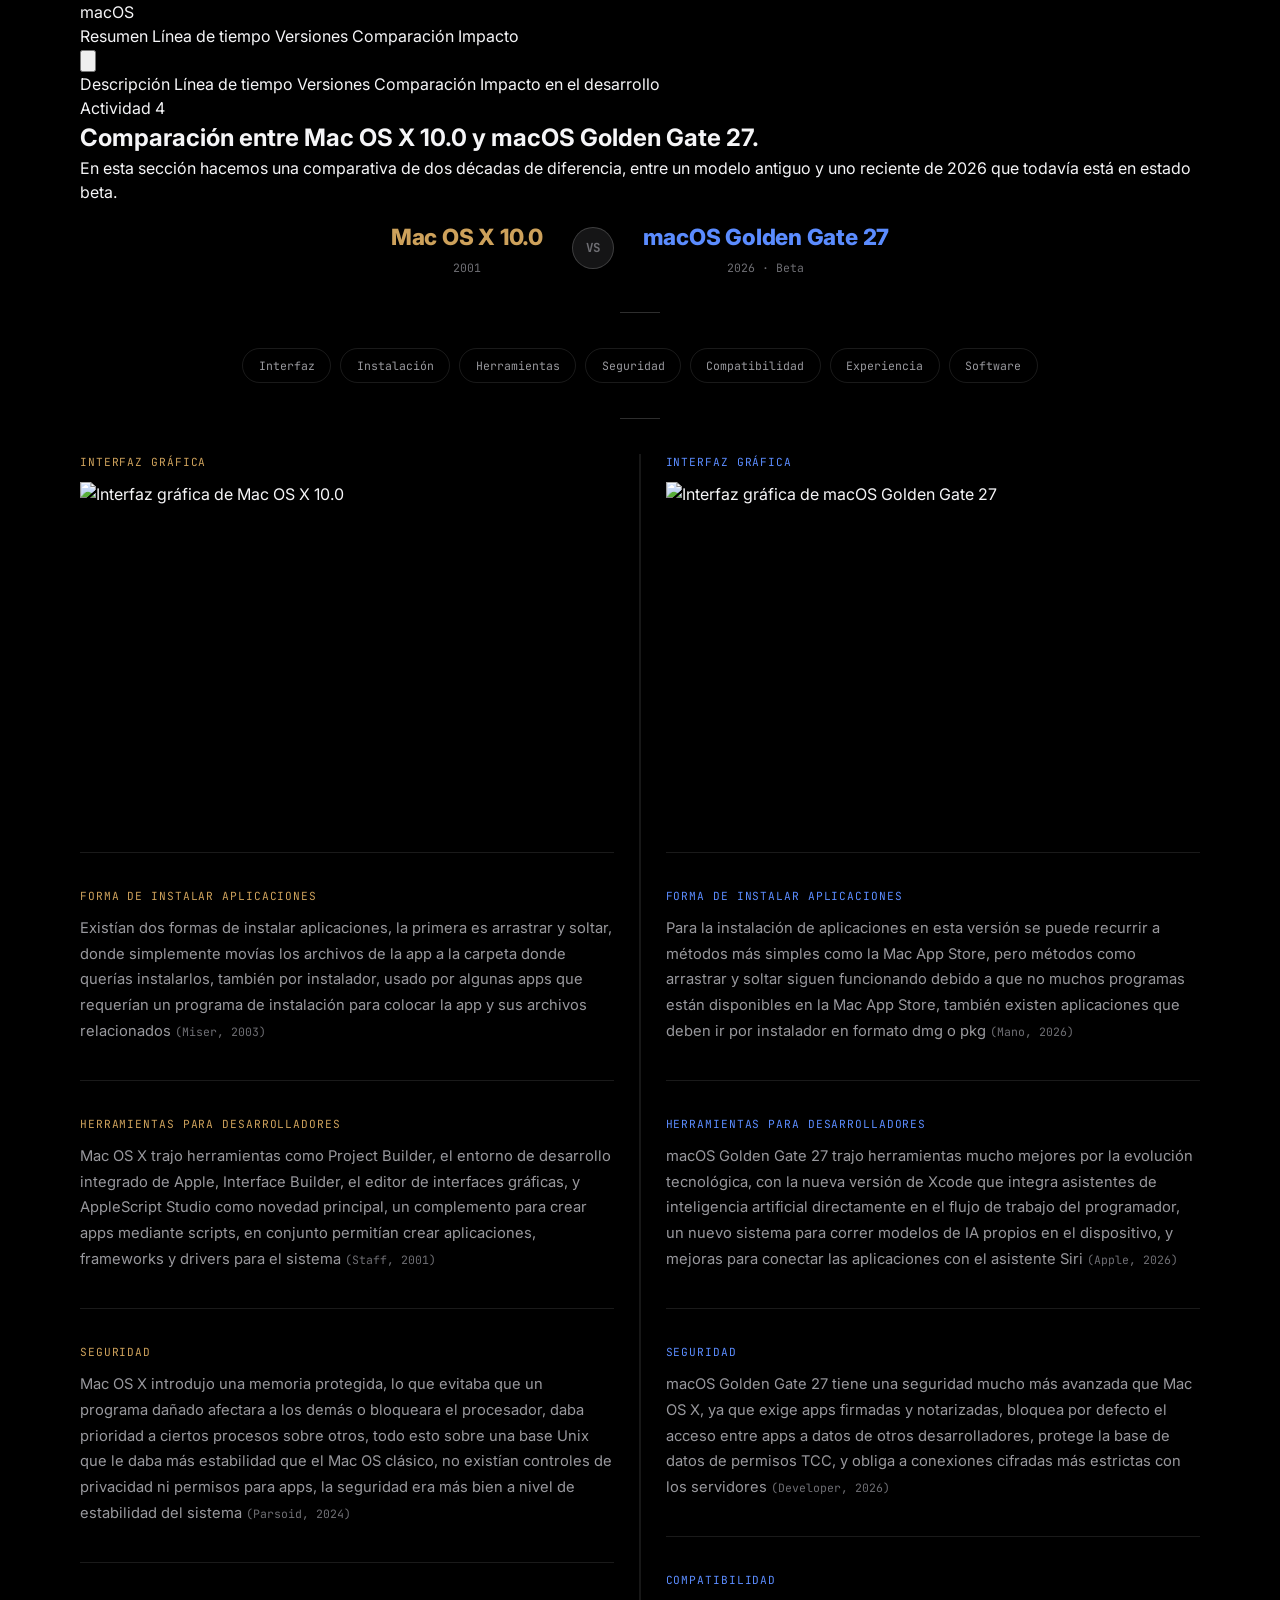
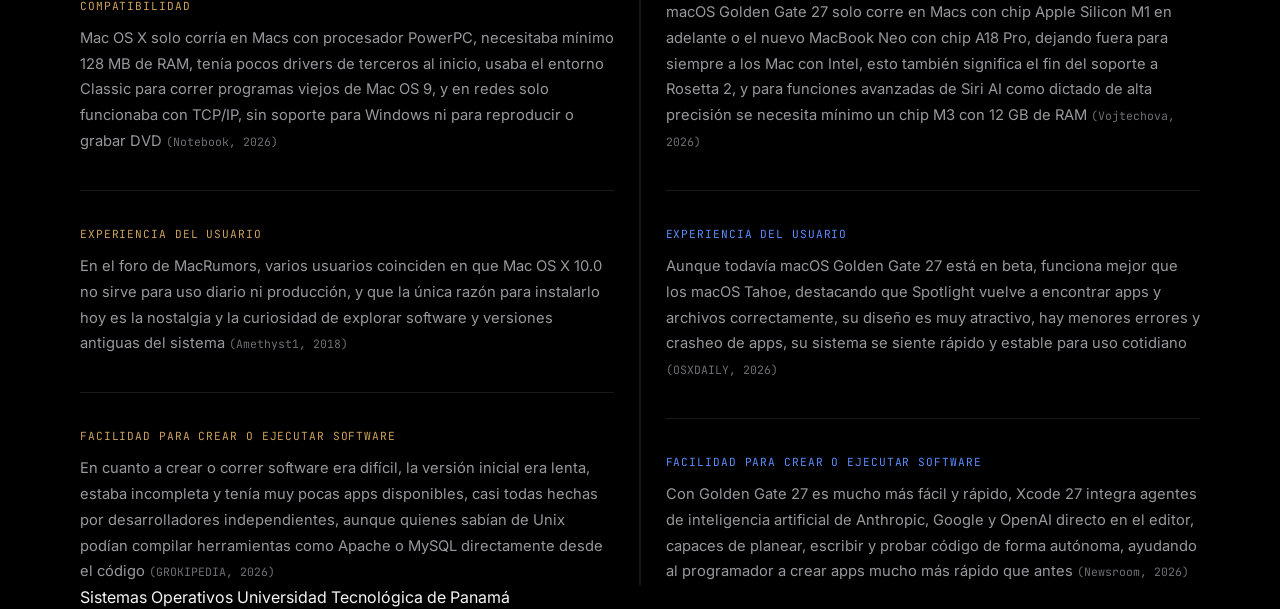
==== commit 0fea0788: "Comp 2.0" ====
--- a/comparacion.html
+++ b/comparacion.html
@@ -13,7 +13,7 @@
   <div class="contenedor menu__barra">
     <a href="index.html" class="menu__marca">
       <span class="menu__marca-simbolo" aria-hidden="true"></span>
-      macOS 
+      macOS
     </a>
     <nav class="menu__enlaces" aria-label="Navegación principal">
       <a href="index.html">Resumen</a>
@@ -80,12 +80,9 @@
 
           <div class="comp__item" id="cat-interfaz">
             <p class="comp__item-etiqueta">Interfaz gráfica</p>
-            <div class="comp__pantalla">
-            <div class="comp__pantalla-barra">
-              <span class="comp__pantalla-punto"></span><span class="comp__pantalla-punto"></span><span class="comp__pantalla-punto"></span>
+            <div class="comp__monitor comp__monitor--retro">
+              <img class="comp__imagen" src="https://upload.wikimedia.org/wikipedia/en/d/d8/MacOSX10-0screenshot.png" alt="Interfaz gráfica de Mac OS X 10.0">
             </div>
-            <img class="comp__imagen" src="https://upload.wikimedia.org/wikipedia/en/d/d8/MacOSX10-0screenshot.png" alt="Interfaz gráfica de Mac OS X 10.0">
-          </div>
           </div>
 
           <div class="comp__item" id="cat-instalacion">
@@ -124,12 +121,9 @@
 
           <div class="comp__item">
             <p class="comp__item-etiqueta">Interfaz gráfica</p>
-            <div class="comp__pantalla">
-            <div class="comp__pantalla-barra">
-              <span class="comp__pantalla-punto"></span><span class="comp__pantalla-punto"></span><span class="comp__pantalla-punto"></span>
+            <div class="comp__monitor comp__monitor--moderno">
+              <img class="comp__imagen" src="https://i.ytimg.com/vi/Vc0jQoL_Vm4/hq720.jpg" alt="Interfaz gráfica de macOS Golden Gate 27">
             </div>
-            <img class="comp__imagen" src="https://i.ytimg.com/vi/Vc0jQoL_Vm4/hq720.jpg" alt="Interfaz gráfica de macOS Golden Gate 27">
-          </div>
           </div>
 
           <div class="comp__item">
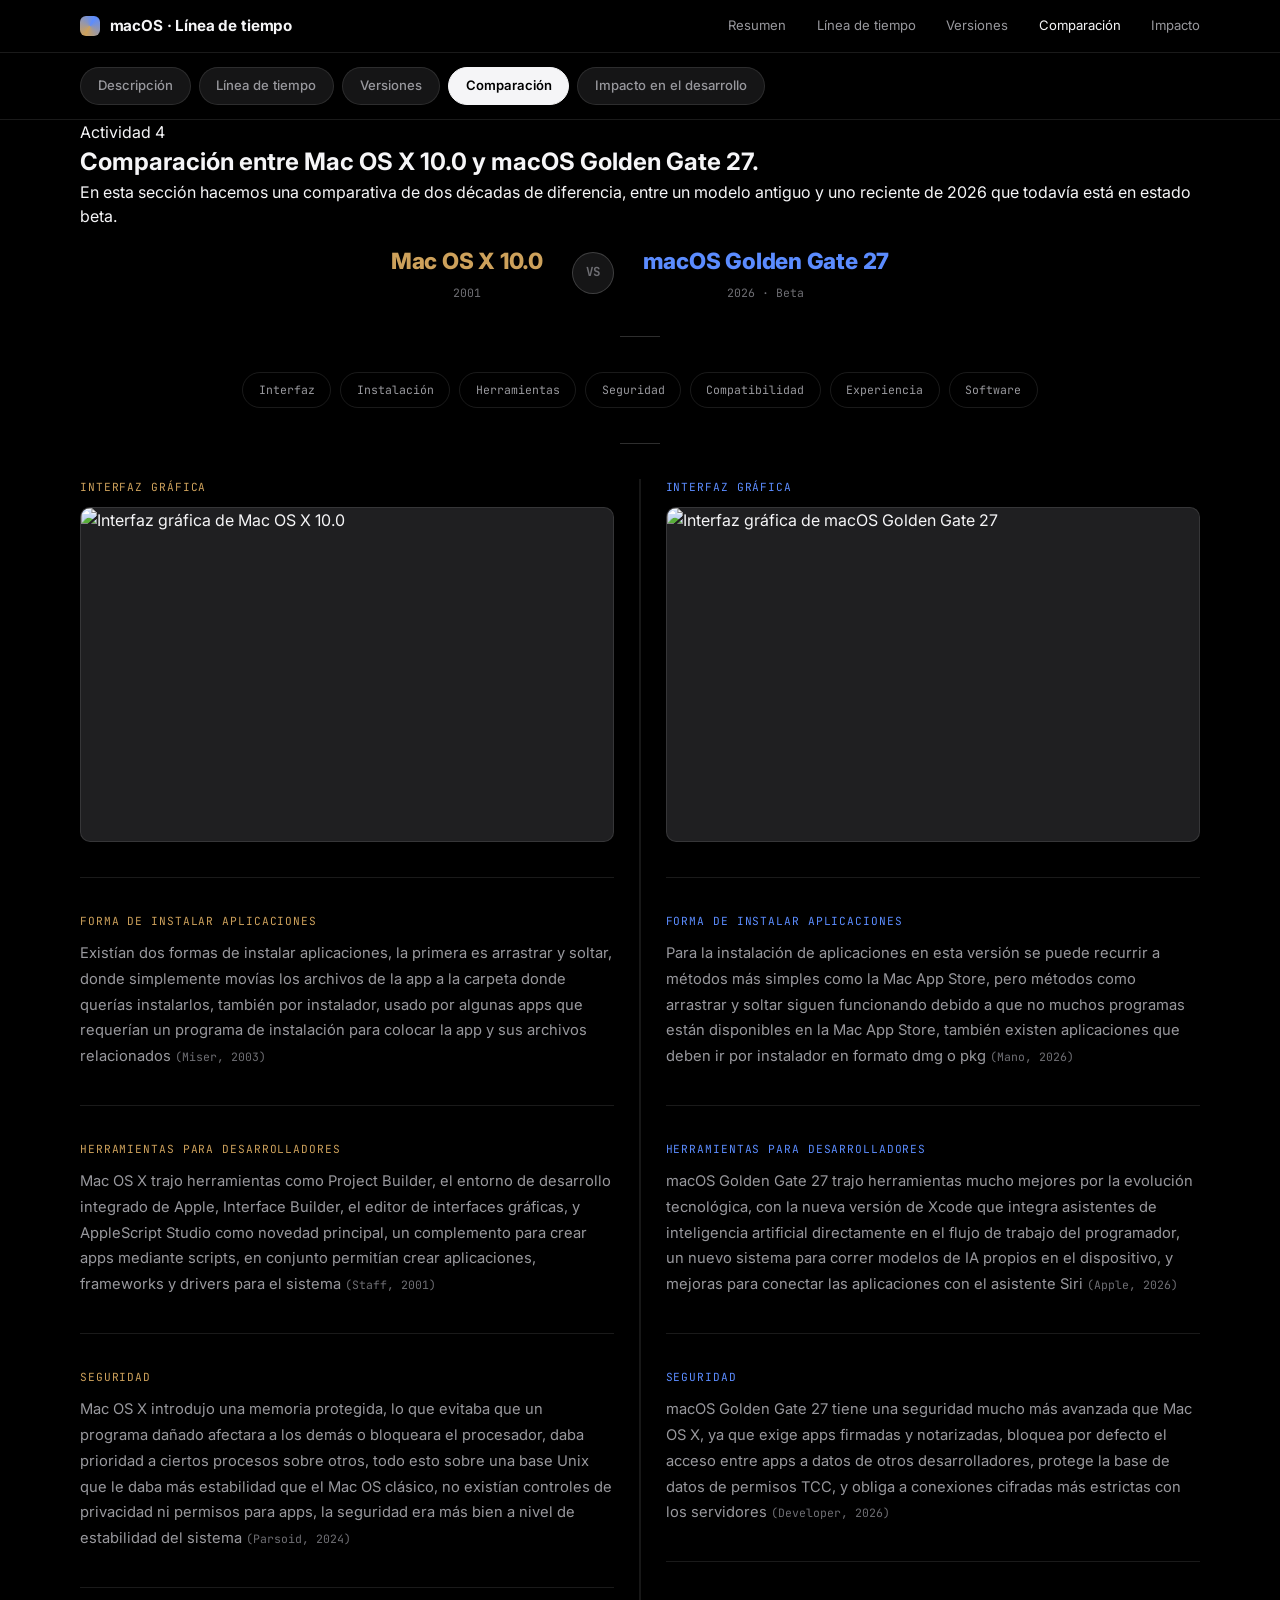
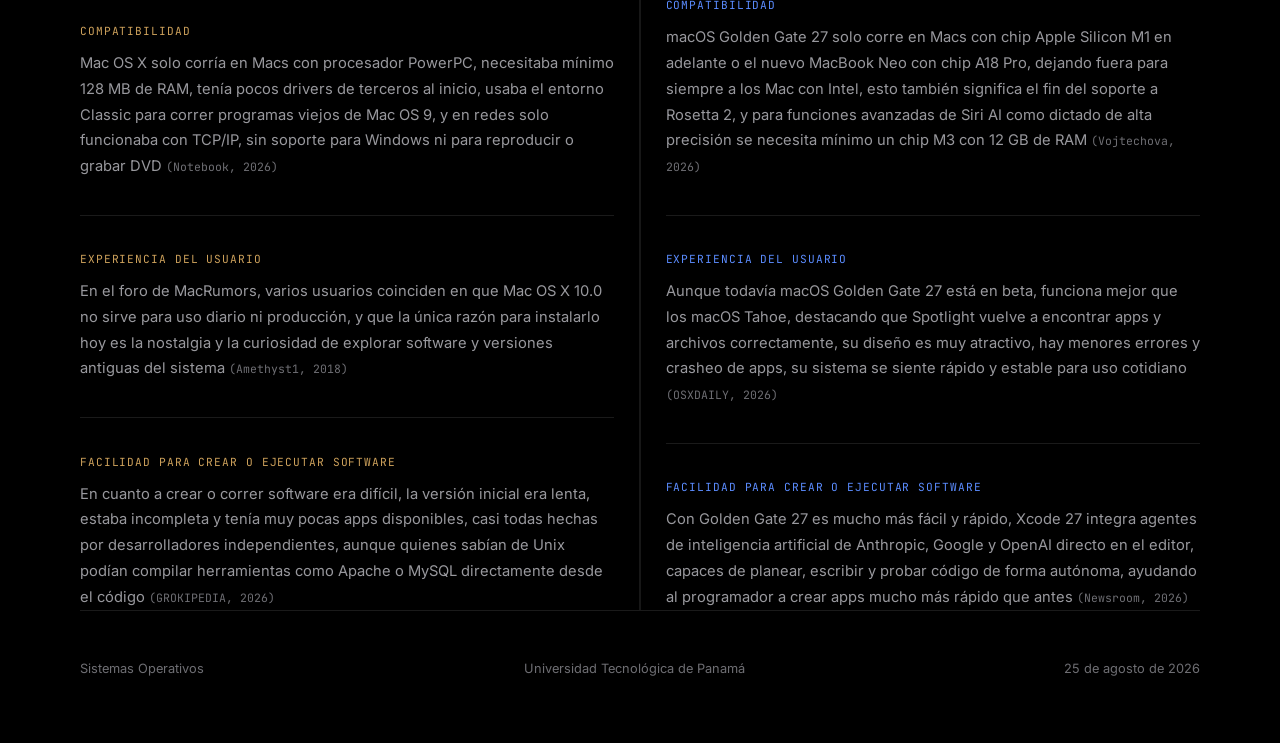
==== commit 8fcd1da5: "Comp 2.1" ====
--- a/comparacion.html
+++ b/comparacion.html
@@ -4,37 +4,37 @@
 <meta charset="UTF-8">
 <meta name="viewport" content="width=device-width, initial-scale=1.0">
 <title>Comparación — macOS</title>
-<link rel="stylesheet" href="css/style.css">
+<link rel="stylesheet" href="css/style.css?v=20">
 <link rel="stylesheet" href="css/Comp.css">
 </head>
 <body>
 
-<header class="menu">
-  <div class="contenedor menu__barra">
-    <a href="index.html" class="menu__marca">
-      <span class="menu__marca-simbolo" aria-hidden="true"></span>
-      macOS
+<header class="nav">
+  <div class="contenedor nav__bar">
+    <a href="index.html" class="nav__brand">
+      <span class="nav__brand-mark" aria-hidden="true"></span>
+      macOS · Línea de tiempo
     </a>
-    <nav class="menu__enlaces" aria-label="Navegación principal">
+    <nav class="nav__links" aria-label="Navegación principal">
       <a href="index.html">Resumen</a>
       <a href="linea-de-tiempo.html">Línea de tiempo</a>
       <a href="versiones.html">Versiones</a>
       <a href="comparacion.html" aria-current="page">Comparación</a>
       <a href="impacto.html">Impacto</a>
     </nav>
-    <button class="menu__boton" aria-label="Abrir menú" aria-expanded="false">
+    <button class="nav__toggle" aria-label="Abrir menú" aria-expanded="false">
       <svg viewBox="0 0 24 24" fill="none" stroke="currentColor" stroke-width="2"><line x1="3" y1="6" x2="21" y2="6"/><line x1="3" y1="12" x2="21" y2="12"/><line x1="3" y1="18" x2="21" y2="18"/></svg>
     </button>
   </div>
 </header>
 
-<div class="pestanas">
-  <div class="contenedor pestanas__fila">
-    <a class="pestana" href="index.html">Descripción</a>
-    <a class="pestana" href="linea-de-tiempo.html">Línea de tiempo</a>
-    <a class="pestana" href="versiones.html">Versiones</a>
-    <a class="pestana" href="comparacion.html" aria-current="page">Comparación</a>
-    <a class="pestana" href="impacto.html">Impacto en el desarrollo</a>
+<div class="tabs">
+  <div class="contenedor tabs__row">
+    <a class="tab" href="index.html">Descripción</a>
+    <a class="tab" href="linea-de-tiempo.html">Línea de tiempo</a>
+    <a class="tab" href="versiones.html">Versiones</a>
+    <a class="tab" href="comparacion.html" aria-current="page">Comparación</a>
+    <a class="tab" href="impacto.html">Impacto en el desarrollo</a>
   </div>
 </div>
 
@@ -80,7 +80,7 @@
 
           <div class="comp__item" id="cat-interfaz">
             <p class="comp__item-etiqueta">Interfaz gráfica</p>
-            <div class="comp__monitor comp__monitor--retro">
+            <div class="comp__pantalla">
               <img class="comp__imagen" src="https://upload.wikimedia.org/wikipedia/en/d/d8/MacOSX10-0screenshot.png" alt="Interfaz gráfica de Mac OS X 10.0">
             </div>
           </div>
@@ -121,7 +121,7 @@
 
           <div class="comp__item">
             <p class="comp__item-etiqueta">Interfaz gráfica</p>
-            <div class="comp__monitor comp__monitor--moderno">
+            <div class="comp__pantalla">
               <img class="comp__imagen" src="https://i.ytimg.com/vi/Vc0jQoL_Vm4/hq720.jpg" alt="Interfaz gráfica de macOS Golden Gate 27">
             </div>
           </div>
@@ -164,14 +164,15 @@
   </section>
 </main>
 
-<footer class="pie contenedor">
-  <div class="pie__fila">
+<footer class="footer contenedor">
+  <div class="footer__row">
     <span>Sistemas Operativos</span>
     <span>Universidad Tecnológica de Panamá</span>
+    <span>25 de agosto de 2026</span>
   </div>
 </footer>
 
-<script src="js/app.js"></script>
+<script src="js/app.js?v=16"></script>
 <script src="js/Comp.js"></script>
 </body>
 </html>
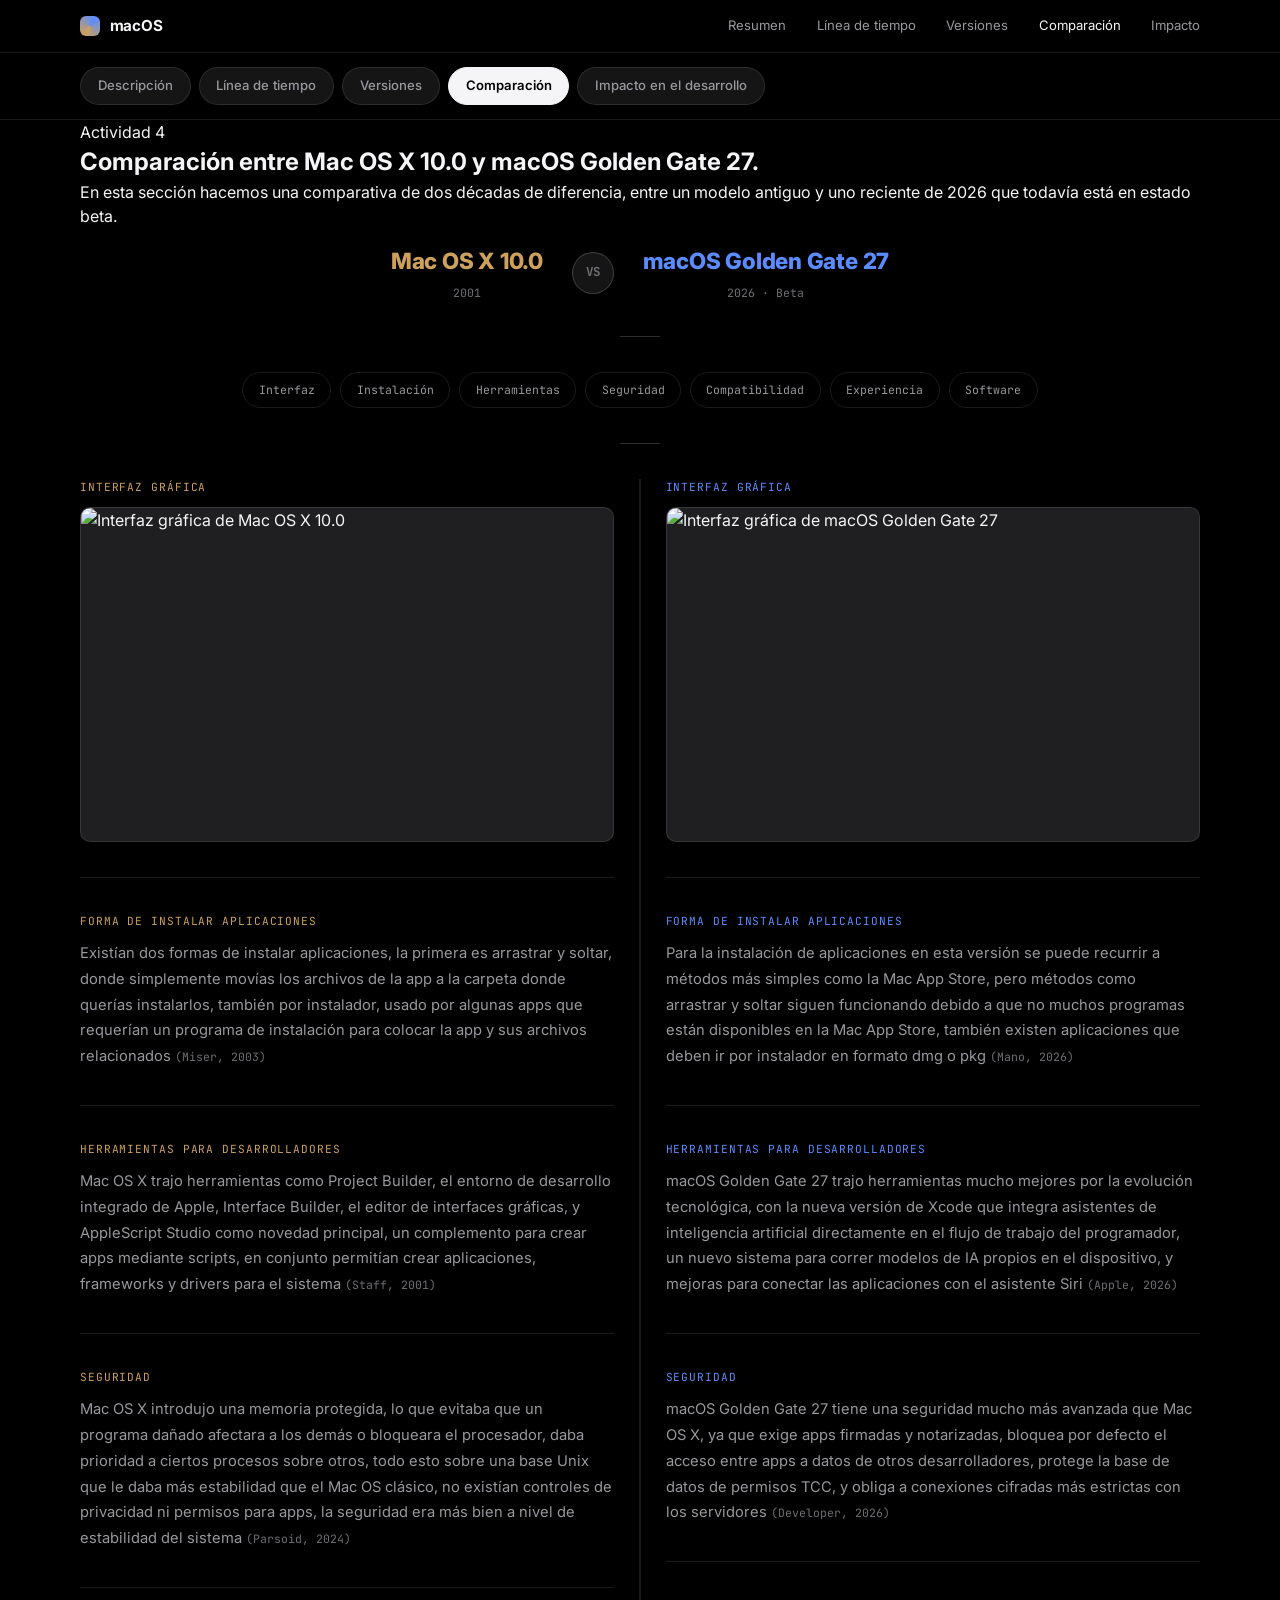
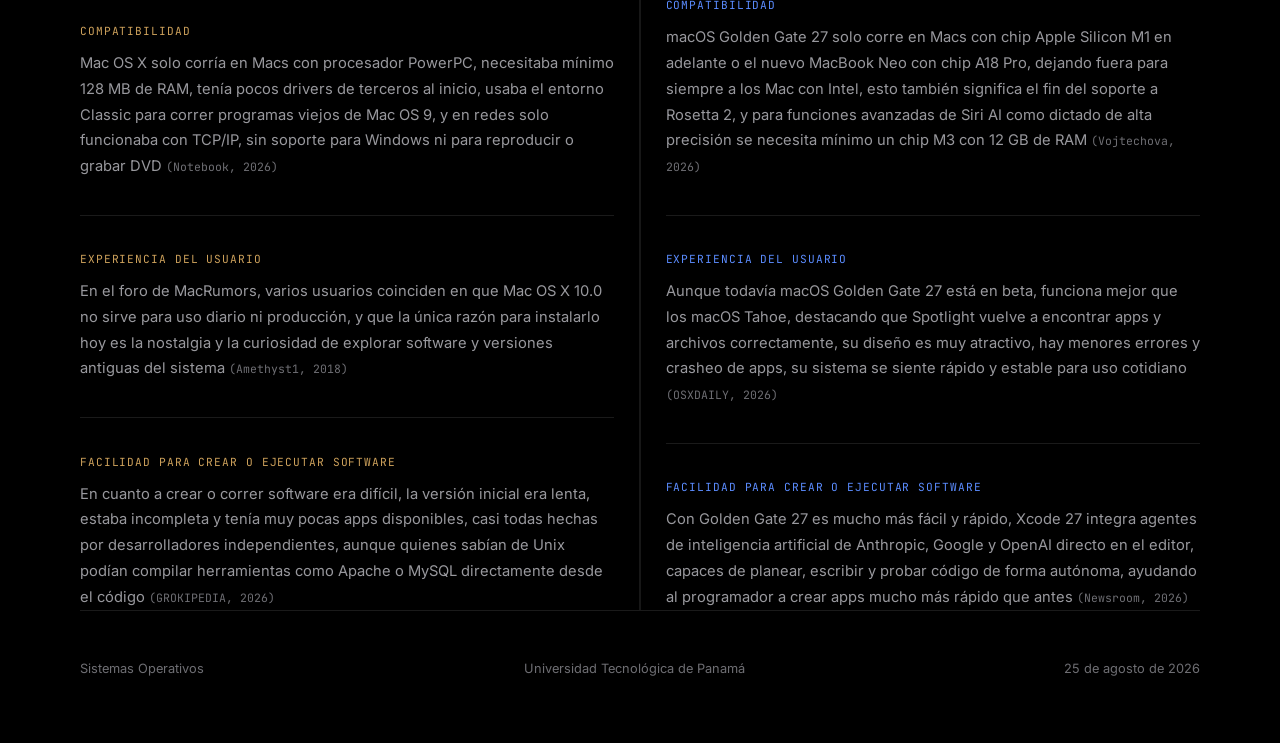
==== commit a4c0e991: "Comp 2.1" ====
--- a/comparacion.html
+++ b/comparacion.html
@@ -13,7 +13,7 @@
   <div class="contenedor nav__bar">
     <a href="index.html" class="nav__brand">
       <span class="nav__brand-mark" aria-hidden="true"></span>
-      macOS · Línea de tiempo
+      macOS 
     </a>
     <nav class="nav__links" aria-label="Navegación principal">
       <a href="index.html">Resumen</a>
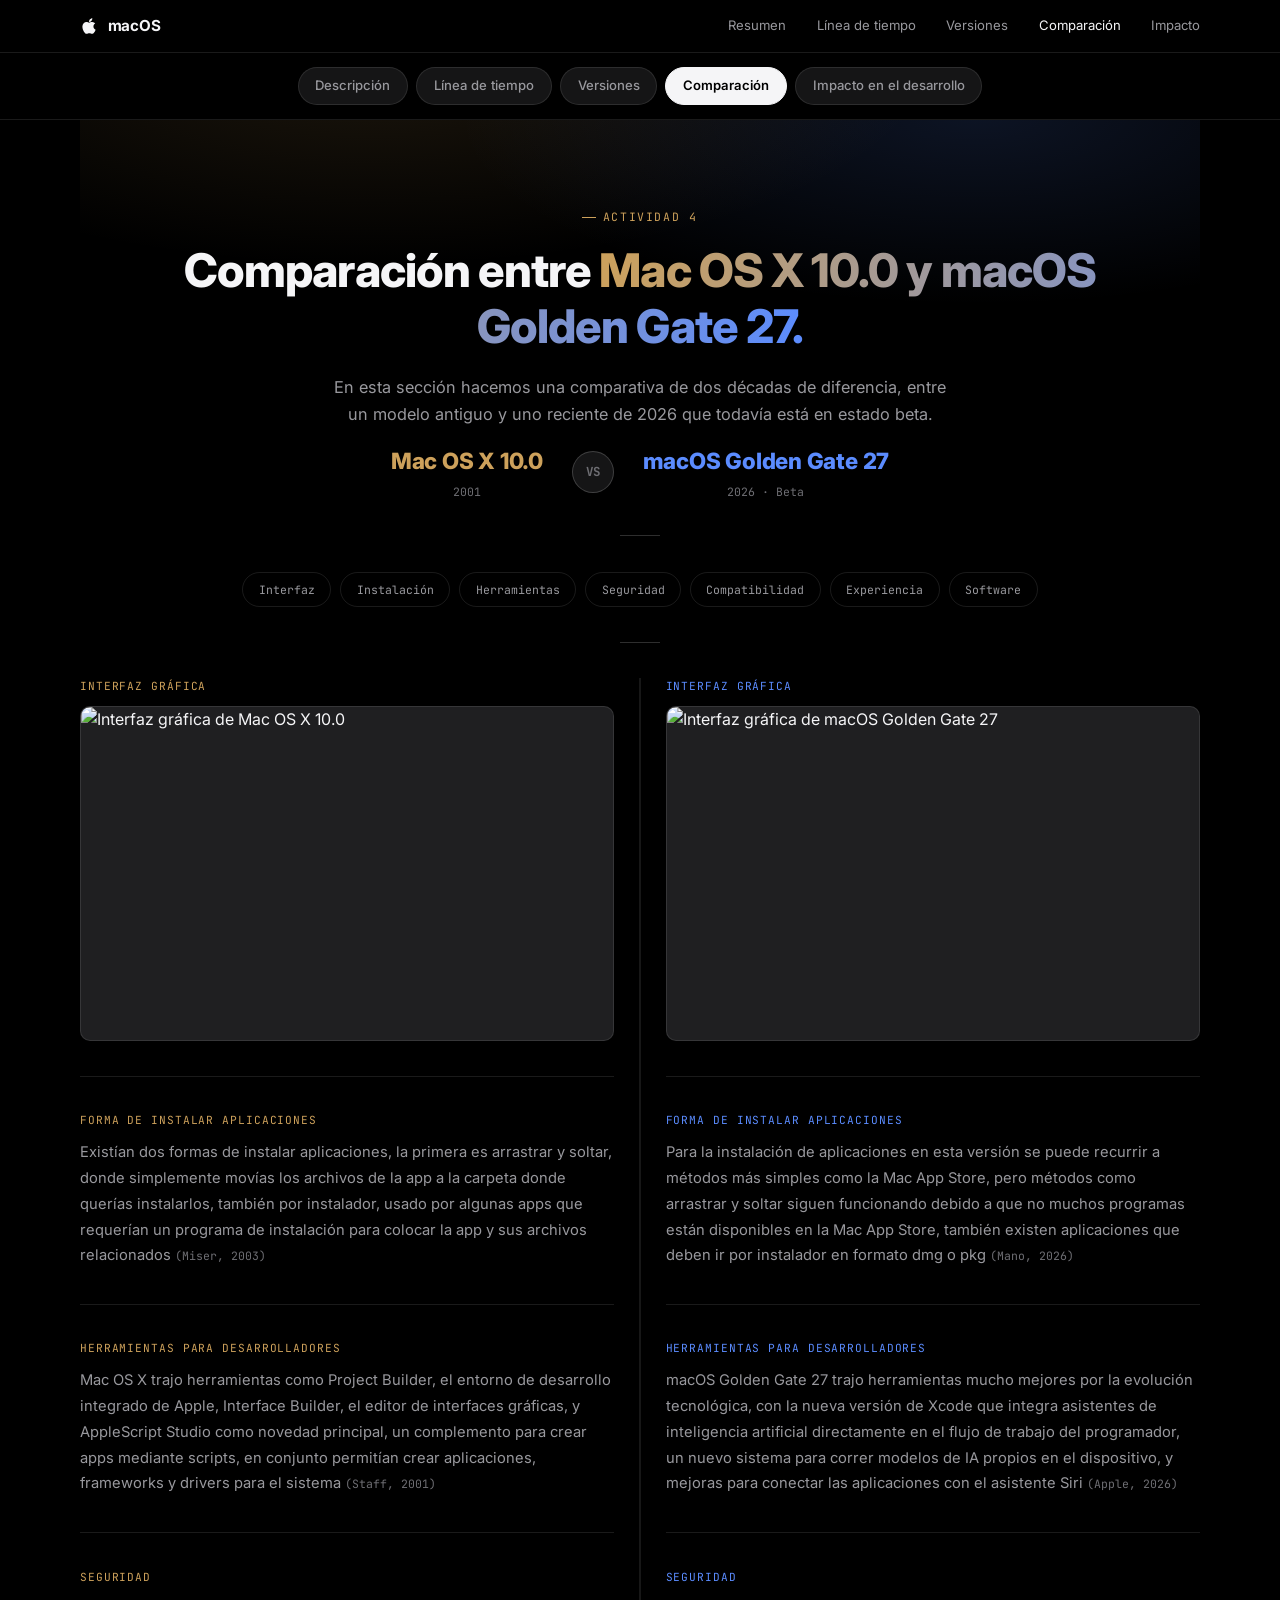
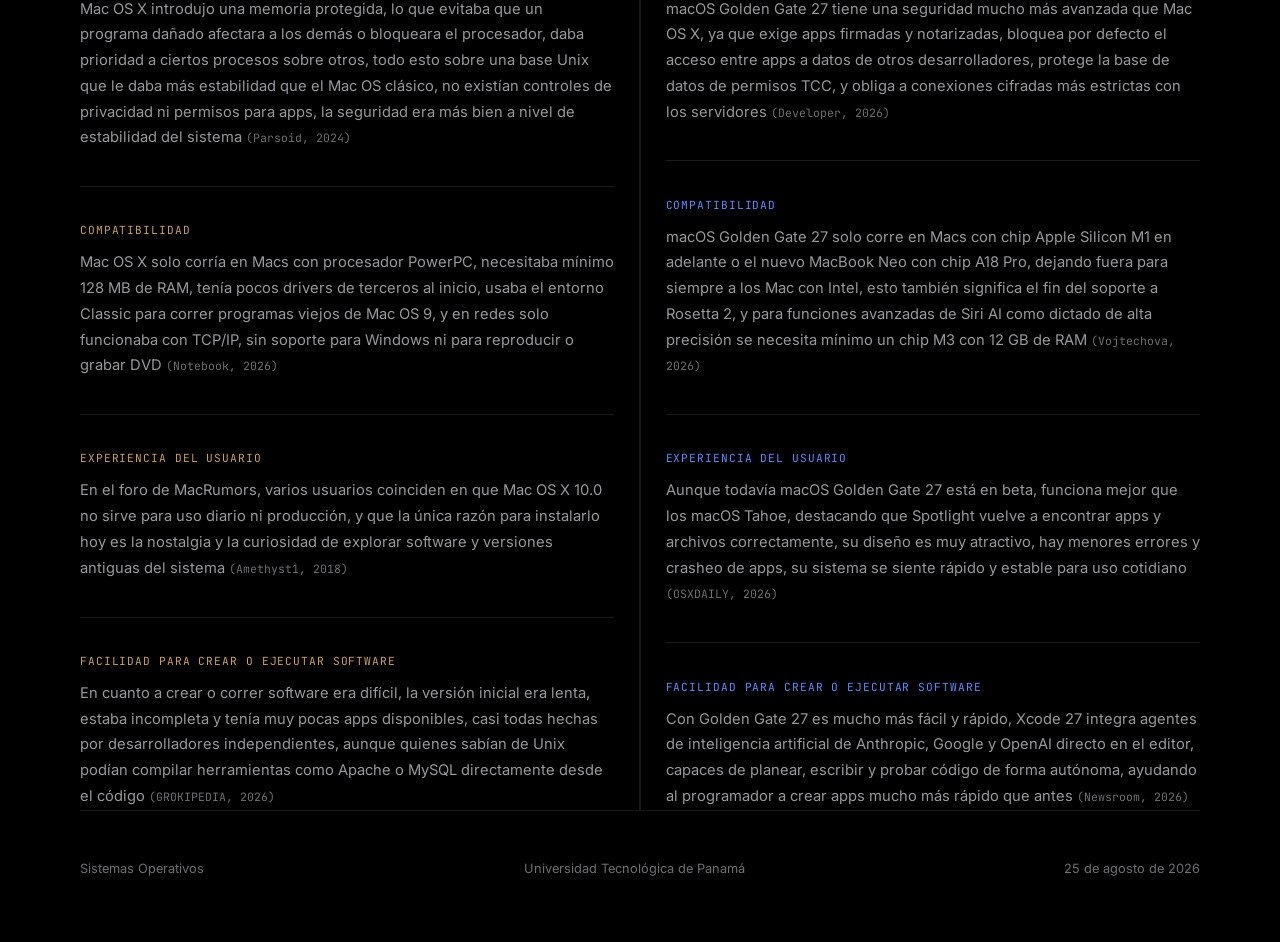
==== commit 1ada582e: "Modelo Final" ====
--- a/comparacion.html
+++ b/comparacion.html
@@ -12,7 +12,9 @@
 <header class="nav">
   <div class="contenedor nav__bar">
     <a href="index.html" class="nav__brand">
-      <span class="nav__brand-mark" aria-hidden="true"></span>
+      <svg class="nav__brand-mark" viewBox="0 0 384 512" aria-hidden="true">
+  <path d="M318.7 268.7c-.2-36.7 16.4-64.4 50-84.8-18.8-26.9-47.2-41.7-84.7-44.6-35.5-2.8-74.3 20.7-88.5 20.7-15 0-49.4-19.7-76-19.7C63.3 141.2 4 184.8 4 273.5q0 39.3 14.4 81.2c12.8 36.7 59 126.7 107.2 125.2 25.2-.6 43-17.9 75.8-17.9 31.8 0 48.3 17.9 76.4 17.9 48.6-.7 90.4-82.5 102.6-119.3-65.2-30.7-61.7-90-61.7-91.9zm-56.6-164.2c27.3-32.4 24.8-61.9 24-72.5-24.1 1.4-52 16.4-67.9 34.9-17.5 19.8-27.8 44.3-25.6 71.9 26.1 2 49.9-11.4 69.5-34.3z"/>
+</svg>
       macOS 
     </a>
     <nav class="nav__links" aria-label="Navegación principal">
--- a/css/style.css
+++ b/css/style.css
@@ -1,8 +1,4 @@
-/* ============================================================
-   MACOS — LÍNEA DE TIEMPO
-   Sistema de diseño compartido para todas las páginas
-   Paleta: negro Apple + oro California (trail/topografía)
-   ============================================================ */
+
 
 @import url('https://fonts.googleapis.com/css2?family=Inter:wght@400;500;600;700;800;900&family=JetBrains+Mono:wght@400;500;600&family=Silkscreen:wght@400;700&family=Hanken+Grotesk:wght@400;600;700;800&family=PT+Sans:wght@400;700&display=swap');
 
@@ -16,9 +12,9 @@
   --text:          #f5f5f7;
   --text-dim:      #98989d;
   --text-faint:    #6e6e73;
-  --accent:        #cda15b;   /* oro california — marcador de sendero */
+  --accent:        #cda15b;   
   --accent-soft:   rgba(205,161,91,.14);
-  --accent-2:      #5b8cff;   /* azul técnico — datos / comparación */
+  --accent-2:      #5b8cff;  
   --accent-2-soft: rgba(91,140,255,.14);
 
   --radius-s:  10px;
@@ -98,9 +94,16 @@
   font-weight:700; font-size:.95rem; letter-spacing:-.01em;
 }
 .nav__brand-mark{
-  width:20px; height:20px; border-radius:6px;
-  background:conic-gradient(from 210deg, var(--accent), var(--accent-2), var(--accent));
+  width:18px; height:18px;
+  fill:var(--text);
   flex:none;
+}
+.tabs__row{
+  display:flex; gap:.5rem;
+  padding:.9rem 0;
+  overflow-x:auto;
+  scrollbar-width:none;
+  justify-content:center;
 }
 .nav__links{
   display:flex; gap:1.9rem;
@@ -185,7 +188,7 @@
   color:var(--text-dim);
   font-size:1.05rem;
 }
-/* --- adaptación del hero a la época activa (línea de tiempo) --- */
+/* --- adaptación del hero  --- */
 [class*="theme-"] .eyebrow{
   color:var(--v-accent,var(--accent));
 }
@@ -231,6 +234,21 @@
 .mock__placeholder svg{ width:38px; height:38px; opacity:.5; }
 .mock__placeholder span{ font-family:var(--font-mono); font-size:.72rem; letter-spacing:.06em; }
 
+/* video embebido dentro del mock, debajo de la barra de puntos */
+.mock__video-wrap{
+  position:absolute;
+  top:34px; right:0; bottom:0; left:0;
+  overflow:hidden;
+}
+.mock__video{
+  position:absolute;
+  top:0; right:0; bottom:0; left:0;
+  width:100%;
+  height:100%;
+  border:0;
+  display:block;
+}
+
 /* ---------- SECTION SCAFFOLDING ---------- */
 .section{ padding:5.5rem 0; border-top:1px solid var(--line); }
 .section--tight{ padding:3.5rem 0; }
@@ -271,7 +289,7 @@
   margin-top:1.1rem; font-size:.82rem; font-weight:600; color:var(--accent);
 }
 
-/* ---------- TIMELINE (elemento distintivo: sendero topográfico) ---------- */
+/* ---------- TIMELINE  ---------- */
 .trail{
   position:relative;
   padding-top:1rem;
@@ -293,11 +311,59 @@
 }
 .trail__path path{
   fill:none;
+  stroke-linecap:round;
+  vector-effect:non-scaling-stroke;
+}
+.trail__path-bg{
   stroke:var(--v-accent,var(--line-strong));
   stroke-width:2;
   stroke-dasharray:1 10;
-  stroke-linecap:round;
-  vector-effect:non-scaling-stroke;
+}
+.trail__path-progress{
+  stroke:url(#trail-gradient);
+  stroke-width:3;
+}
+.trail__nav{
+  display:flex; justify-content:center; align-items:center; gap:1rem;
+  padding:.75rem 0;
+  pointer-events:none;
+  z-index:10;
+}
+.trail__nav-btn{
+  pointer-events:auto;
+  width:44px; height:44px;
+  border-radius:50%;
+  border:1px solid rgba(255,255,255,.15);
+  background:rgba(21,21,22,.85);
+  backdrop-filter:blur(10px);
+  -webkit-backdrop-filter:blur(10px);
+  color:var(--text);
+  display:grid; place-items:center;
+  cursor:pointer;
+  transition:all .25s var(--ease);
+  box-shadow:0 4px 16px rgba(0,0,0,.4);
+}
+.trail__nav-btn svg{
+  width:20px; height:20px;
+}
+.trail__nav-btn:hover{
+  border-color:var(--accent);
+  background:rgba(205,161,91,.12);
+  box-shadow:0 4px 20px rgba(205,161,91,.2);
+  transform:scale(1.08);
+}
+.trail__nav-btn:active{
+  transform:scale(.95);
+}
+.trail__nav-btn:disabled{
+  opacity:.3;
+  cursor:not-allowed;
+  transform:none;
+}
+.trail__nav-btn:disabled:hover{
+  border-color:rgba(255,255,255,.15);
+  background:rgba(21,21,22,.85);
+  box-shadow:0 4px 16px rgba(0,0,0,.4);
 }
 .trail__point{
   position:absolute;
@@ -387,7 +453,7 @@
 .trail__logo{
   position:absolute;
   left:50%; bottom:calc(100% + 2.6rem);
-  height:120px; width:auto;
+  height:72px; width:auto;
   /* contain + ancho libre: el recuadro se ajusta a la imagen sin recortarla */
   object-fit:contain;
   /* anula el max-width:100% global de img */
@@ -479,7 +545,7 @@
   display:grid;
   grid-template-columns:1fr 1.15fr;
   gap:2.2rem;
-  align-items:center;
+  align-items:start;
   padding:1.4rem 2.2rem 2rem;
 }
 .trail__detail-name{
@@ -699,6 +765,22 @@
 .theme-v1 .oswall__art svg{ filter:none; }
 .theme-v1 .oswall__menubar{ display:none; }
 .theme-v1 .oswall__year{ display:none; }
+
+/* Mac OS X Cheetah: imagen completa sin recorte */
+.theme-v5 .oswall{ background:transparent; position:absolute; inset:0; }
+.theme-v5 .oswall__art{ padding:0; background:transparent; inset:0; position:absolute; }
+.theme-v5 .oswall__art img{ width:100%; height:100%; object-fit:cover; display:block; position:absolute; inset:0; }
+.theme-v5 .mac-monitor__screen{ background:transparent; overflow:hidden; }
+.theme-v5 .oswall__menubar{ display:none; }
+.theme-v5 .oswall__year{ display:none; }
+
+/* OS X Yosemite: imagen completa sin recorte */
+.theme-v6 .oswall{ background:transparent; position:absolute; inset:0; }
+.theme-v6 .oswall__art{ padding:0; background:transparent; inset:0; position:absolute; }
+.theme-v6 .oswall__art img{ width:100%; height:100%; object-fit:fill; display:block; position:absolute; inset:0; }
+.theme-v6 .mac-monitor__screen{ background:transparent; overflow:hidden; }
+.theme-v6 .oswall__menubar{ display:none; }
+.theme-v6 .oswall__year{ display:none; }
 
 /* ============================================================
    MAC MONITOR — marco de hardware por era
@@ -934,31 +1016,32 @@
 
 /* --- v4 · Apple Studio Display CRT / Mac OS 9 (1999) --- */
 .theme-v4 .mac-monitor{
-  --m-radius:14px 14px 5px 5px;
-  --m-body:linear-gradient(180deg,#c8c8d2,#b8b8c4 40%,#aaabb8);
-  --m-bezel:12px;
-  --m-screen-radius:5px;
-  --m-screen-bg:#1e2128;
+  --m-radius:18px 18px 6px 6px;
+  --m-body:linear-gradient(180deg,#d0d0d8,#c0c0ca 30%,#b0b0bc 60%,#a4a4b2);
+  --m-bezel:22px;
+  --m-screen-radius:6px;
+  --m-screen-bg:transparent;
   --m-screen-ratio:4/3;
-  --m-chin-h:28px;
-  --m-chin-px:12px;
-  --m-chin-bg:linear-gradient(180deg,#c0c0cc,#b0b0bc 50%,#a4a4b2);
+  --m-chin-h:38px;
+  --m-chin-px:14px;
+  --m-chin-bg:linear-gradient(180deg,#c4c4ce,#b4b4be 50%,#a8a8b4);
   --m-logo-w:9px; --m-logo-h:11px;
   --m-logo-color:#7a7a88;
   --m-power-size:5px;
   --m-power-color:#3d8b37;
-  --m-neck-w:46px; --m-neck-h:22px;
-  --m-neck-bg:linear-gradient(180deg,#b8b8c4,#a8a8b6);
-  --m-base-w:115px; --m-base-h:11px;
-  --m-base-bg:linear-gradient(180deg,#b8b8c4,#a8a8b6);
+  --m-neck-w:52px; --m-neck-h:26px;
+  --m-neck-bg:linear-gradient(180deg,#b8b8c2,#a8a8b4);
+  --m-base-w:130px; --m-base-h:14px;
+  --m-base-bg:linear-gradient(180deg,#b8b8c2,#a4a4b2);
 }
 .theme-v4 .mac-monitor__body{
   box-shadow:
-    inset 0 1px 0 rgba(255,255,255,.45),
-    inset 0 -1px 0 rgba(0,0,0,.12),
-    inset 2px 0 0 rgba(255,255,255,.18),
-    inset -2px 0 0 rgba(0,0,0,.06),
-    0 8px 28px rgba(0,0,0,.4);
+    inset 0 1px 0 rgba(255,255,255,.5),
+    inset 0 -2px 0 rgba(0,0,0,.15),
+    inset 3px 0 0 rgba(255,255,255,.2),
+    inset -3px 0 0 rgba(0,0,0,.08),
+    0 10px 32px rgba(0,0,0,.45);
+  border:1px solid rgba(0,0,0,.08);
 }
 .theme-v4 .mac-monitor__logo{
   mask-image:url("data:image/svg+xml,%3Csvg xmlns='http://www.w3.org/2000/svg' viewBox='0 0 170 200'%3E%3Cpath d='M150.4 172.2c-3.2 7.2-6.9 13.9-11.2 20-6 8.4-10.8 14.2-14.4 17.4-5.6 5.2-11.6 7.8-18 7.8-4.6 0-10.1-1.3-16.6-4-6.5-2.7-12.4-4-17.8-4-5.6 0-11.7 1.3-18.2 4-6.5 2.6-11.7 3.9-15.6 3.9-6.6 0-12.8-2.6-18.6-7.8C24.4 204 19.2 197.6 13.6 189c-6-9.4-11-20.3-14.8-32.6C-5.2 143-7 131.6-7 120.6c0-12.6 2.7-23.4 8.2-32.4 4.3-7.2 10-12.9 17.2-17.2 7.2-4.2 14.9-6.4 23.2-6.6 4.8 0 11.1 1.5 18.8 4.4 7.7 2.9 12.6 4.4 14.8 4.4 1.6 0 7.2-1.7 16.6-5.2 8.9-3.2 16.4-4.5 22.4-4 16.4 1.4 28.8 7.8 37.2 19.2-14.8 9-22.1 21.6-22 37.8.2 12.6 4.7 23.1 13.5 31.5 4 3.8 8.5 6.8 13.5 8.9-1.1 3.2-2.2 6.2-3.4 9.2zM116.3 7.6c0 9.8-3.6 19-10.7 27.6-8.6 10.4-19.1 16.4-30.4 15.4-.1-1.2-.2-2.5-.2-3.8 0-9.4 4.1-19.4 11.4-27.6 3.6-4.2 8.3-7.7 14-10.5 5.7-2.8 11.1-4.3 16.2-4.5.1 1.3.2 2.6.2 3.8z' transform='translate(7 0)'/%3E%3C/svg%3E");
@@ -987,6 +1070,18 @@
   border-radius:2px;
   box-shadow:0 1px 1px rgba(0,0,0,.06);
 }
+/* cuello CRT robusto estilo Apple Studio Display 1999 */
+.theme-v4 .mac-monitor__neck{
+  clip-path:polygon(15% 0%, 85% 0%, 100% 100%, 0% 100%);
+  box-shadow:inset -2px 0 4px rgba(0,0,0,.12);
+}
+/* base CRT abulada */
+.theme-v4 .mac-monitor__base{
+  box-shadow:
+    inset 0 2px 0 rgba(255,255,255,.3),
+    inset 0 -1px 0 rgba(0,0,0,.12),
+    0 4px 10px rgba(0,0,0,.25);
+}
 
 /* --- v5 · iMac G4 "Sunflower" (2001) --- */
 .theme-v5 .mac-monitor{
@@ -994,7 +1089,7 @@
   --m-body:linear-gradient(180deg,#f2f2f4,#e4e4e8 40%,#dcdce0);
   --m-bezel:18px;
   --m-screen-radius:3px;
-  --m-screen-bg:#0a1524;
+  --m-screen-bg:transparent;
   --m-screen-ratio:4/3;
   --m-chin-h:28px;
   --m-chin-px:0;
@@ -1090,7 +1185,8 @@
   --m-body:linear-gradient(180deg,#d2d4d8,#c0c2c6);
   --m-bezel:4px;
   --m-screen-radius:2px;
-  --m-screen-bg:#16222e;
+  --m-screen-bg:transparent;
+  --m-screen-ratio:16/10;
   --m-chin-h:18px;
   --m-chin-px:8px;
   --m-chin-bg:linear-gradient(180deg,#d2d4d8,#c0c2c6);
@@ -1122,7 +1218,8 @@
   --m-body:linear-gradient(180deg,#e0e0e2,#d0d0d4);
   --m-bezel:3px;
   --m-screen-radius:3px;
-  --m-screen-bg:#191922;
+  --m-screen-bg:transparent;
+  --m-screen-ratio:3/2;
   --m-chin-h:14px;
   --m-chin-px:6px;
   --m-chin-bg:linear-gradient(180deg,#e0e0e2,#d0d0d4);
@@ -1154,7 +1251,8 @@
   --m-body:linear-gradient(180deg,#3a3a3e,#2a2a2e);
   --m-bezel:3px;
   --m-screen-radius:6px;
-  --m-screen-bg:#101b2c;
+  --m-screen-bg:transparent;
+  --m-screen-ratio:2000/1160;
   --m-chin-h:12px;
   --m-chin-px:6px;
   --m-chin-bg:#1a1a1e;
@@ -1290,7 +1388,12 @@
     0 18px 44px rgba(0,0,0,.55);
 }
 .theme-v4 .oswin{ border:1px solid #393e4b; }
-.theme-v4 .oswall{ background:radial-gradient(120% 100% at 50% 0%,#eff1f5,#c9ced8); color:#1e2128; }
+.theme-v4 .oswall{ background:transparent; color:#1e2128; }
+.theme-v4 .oswall__art{ padding:0; background:transparent; inset:0; position:absolute; }
+.theme-v4 .oswall__art img{ width:100%; height:100%; object-fit:cover; display:block; position:absolute; inset:0; }
+.theme-v4 .mac-monitor__screen{ background:transparent; overflow:hidden; }
+.theme-v4 .oswall__menubar{ display:none; }
+.theme-v4 .oswall__year{ display:none; }
 .theme-v4 .oswall__menubar{ background:linear-gradient(90deg,#d4d8e0,#f2f4f8,#d4d8e0); color:#33363e; backdrop-filter:none; }
 .theme-v4 .oswall__year{ -webkit-text-stroke-color:#1e2128; }
 
@@ -1320,13 +1423,11 @@
   box-shadow:inset 0 1px 1px rgba(255,255,255,.7);
 }
 .theme-v5 .oswall{
-  background:
-    radial-gradient(90% 90% at 50% 110%, rgba(122,190,255,.55), transparent 60%),
-    linear-gradient(180deg,#3f7fd4,#1a4f9e);
+  background:transparent;
   color:#fdfeff;
 }
 .theme-v5 .oswall__menubar{
-  background:repeating-linear-gradient(0deg, rgba(255,255,255,.25) 0 1px, transparent 1px 3px), rgba(60,105,170,.85);
+  display:none;
 }
 
 /* --- v6 · Yosemite (2014): flat oscuro + translucidez vibrancy --- */
@@ -1380,13 +1481,14 @@
   -webkit-background-clip:text; background-clip:text; color:transparent;
 }
 .theme-v7 .oswall{
-  background:
-    radial-gradient(80% 80% at 20% 15%, rgba(255,138,101,.75), transparent 55%),
-    radial-gradient(90% 90% at 85% 30%, rgba(158,120,255,.7), transparent 60%),
-    radial-gradient(100% 100% at 55% 100%, rgba(58,166,255,.65), transparent 60%),
-    #191922;
+  background:transparent;
   color:#f7f5f4;
 }
+.theme-v7 .oswall__art{ padding:0; background:transparent; inset:0; position:absolute; }
+.theme-v7 .oswall__art img{ width:100%; height:100%; object-fit:cover; display:block; position:absolute; inset:0; }
+.theme-v7 .mac-monitor__screen{ background:transparent; overflow:hidden; }
+.theme-v7 .oswall__menubar{ display:none; }
+.theme-v7 .oswall__year{ display:none; }
 
 /* --- v8 · Tahoe (2025): Liquid Glass — transparencia y reflejo vivo --- */
 .theme-v8{
@@ -1427,19 +1529,14 @@
   z-index:1;
 }
 .theme-v8 .oswall{
-  background:
-    radial-gradient(70% 90% at 15% 10%, rgba(125,216,255,.5), transparent 55%),
-    radial-gradient(80% 80% at 90% 25%, rgba(186,132,255,.5), transparent 58%),
-    radial-gradient(90% 90% at 50% 105%, rgba(125,255,214,.42), transparent 60%),
-    linear-gradient(160deg,#101b2c,#182a3d);
+  background:transparent;
   color:#f4f6fb;
 }
-.theme-v8 .oswall__year{
-  background:linear-gradient(110deg,#7dd8ff,#ba84ff 55%,#7dd6ff);
-  -webkit-background-clip:text; background-clip:text;
-  -webkit-text-stroke:0;
-  opacity:.5;
-}
+.theme-v8 .oswall__art{ padding:0; background:transparent; inset:0; position:absolute; }
+.theme-v8 .oswall__art img{ width:100%; height:100%; object-fit:cover; display:block; position:absolute; inset:0; }
+.theme-v8 .mac-monitor__screen{ background:transparent; overflow:hidden; }
+.theme-v8 .oswall__menubar{ display:none; }
+.theme-v8 .oswall__year{ display:none; }
 
 /* ---------- COMPARISON ---------- */
 .compare-picker{
@@ -1508,7 +1605,7 @@
   .trail__detail-body{ grid-template-columns:1fr; }
   .mac-monitor--timeline{ max-width:360px; }
   .trail__detail-shot{ max-width:440px; margin-inline:auto; width:100%; }
-  .trail__logo{ height:84px; bottom:calc(100% + 2.2rem); }
+  .trail__logo{ height:56px; bottom:calc(100% + 2.2rem); }
   .trail__scroll{ padding-top:4rem; }
   .version{ grid-template-columns:1fr; }
   .version:nth-of-type(even) .mac-monitor{ order:0; }
--- a/css/Comp.css
+++ b/css/Comp.css
@@ -1,5 +1,69 @@
 .comp{
   position:relative;
+}
+
+/* BLOQUE: PORTADA DE LA PÁGINA DE COMPARACIÓN
+   Replica el look del hero de las demás páginas (kicker + título con
+   degradado + resumen) usando las variables de diseño de style.css. */
+.portada{
+  position:relative;
+  padding:5.5rem 0 1rem;
+  text-align:center;
+  overflow:hidden;
+}
+.portada::before{
+  content:"";
+  position:absolute; inset:-20% -10% auto -10%;
+  height:600px;
+  background:
+    radial-gradient(ellipse 60% 50% at 30% 0%, var(--accent-soft), transparent 70%),
+    radial-gradient(ellipse 55% 45% at 75% 10%, var(--accent-2-soft), transparent 70%);
+  pointer-events:none;
+}
+.etiqueta{
+  position:relative;
+  font-family:var(--font-mono);
+  font-size:.72rem;
+  letter-spacing:.14em;
+  text-transform:uppercase;
+  color:var(--accent);
+  display:flex;
+  align-items:center;
+  justify-content:center;
+  gap:.55em;
+  margin-bottom:1.1rem;
+}
+.etiqueta::before{
+  content:"";
+  width:14px; height:1px;
+  background:var(--accent);
+  display:inline-block;
+}
+.portada h1{
+  position:relative;
+  font-size:clamp(1.9rem,4.2vw,2.9rem);
+  font-weight:800;
+  letter-spacing:-.02em;
+  line-height:1.2;
+  max-width:30ch;
+  margin-inline:auto;
+}
+.portada h1 span{
+  background:linear-gradient(100deg, var(--accent), var(--accent-2));
+  -webkit-background-clip:text;
+  background-clip:text;
+  color:transparent;
+}
+.portada__resumen{
+  position:relative;
+  margin:1.2rem auto 0;
+  max-width:62ch;
+  color:var(--text-dim);
+  font-size:1.02rem;
+  line-height:1.65;
+}
+@media (max-width:600px){
+  .portada{ padding-top:3.5rem; }
 }
 
 /* BLOQUE: ENCABEZADO CON LOS DOS MODELOS Y EL VS */
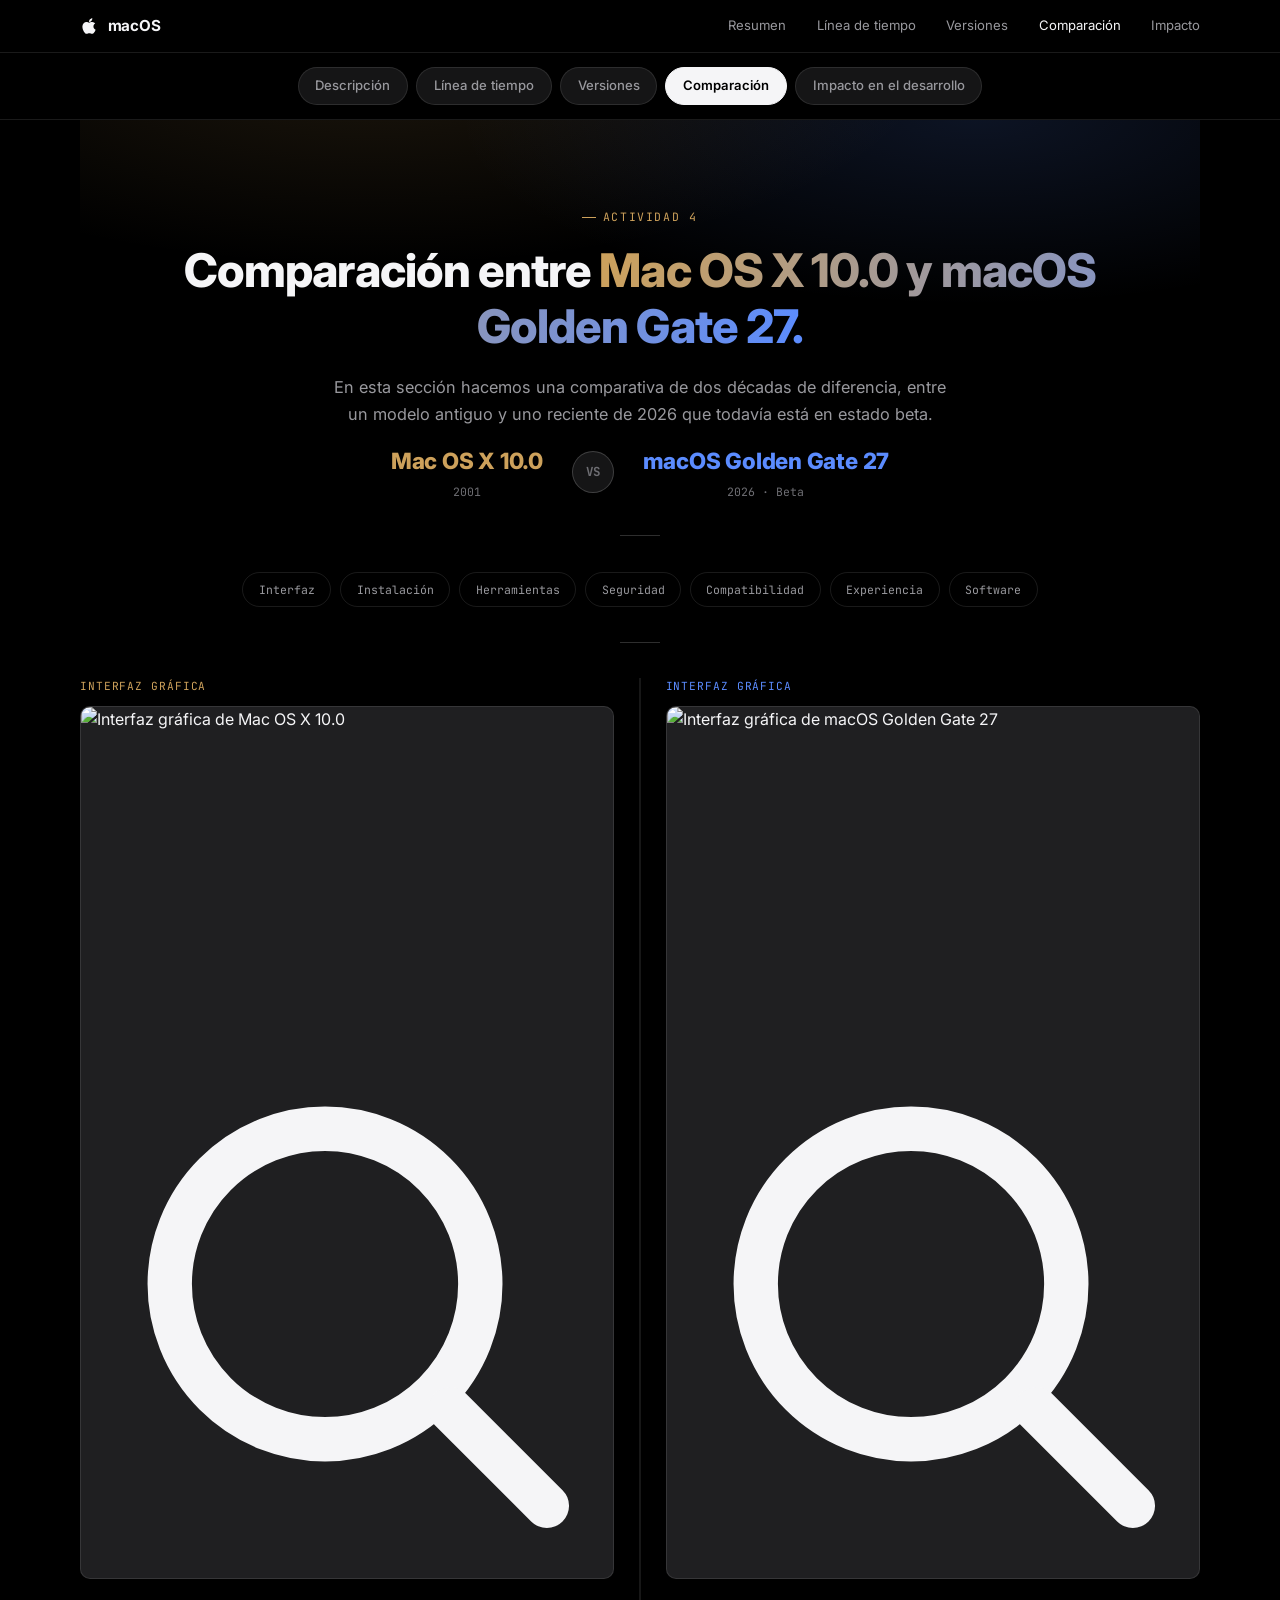
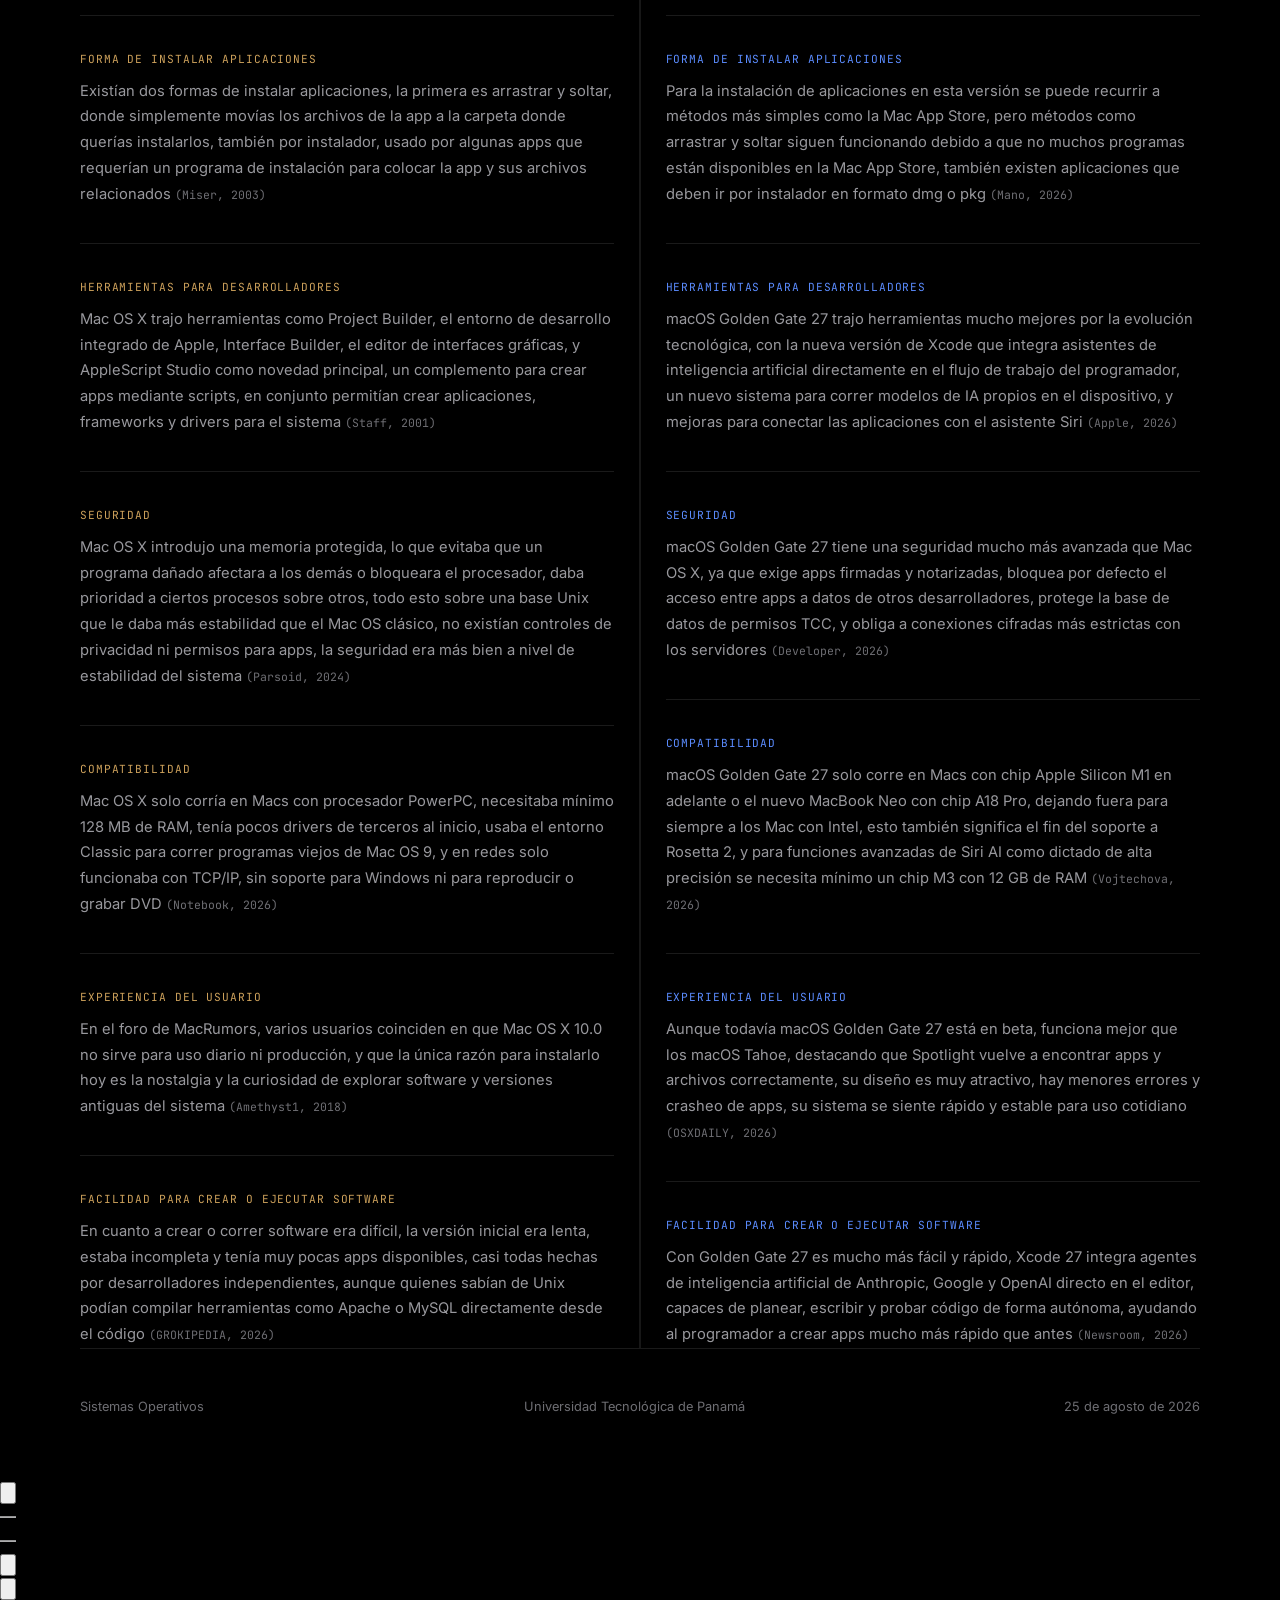
==== commit 3c35ef08: "Modelo F" ====
--- a/comparacion.html
+++ b/comparacion.html
@@ -3,7 +3,7 @@
 <head>
 <meta charset="UTF-8">
 <meta name="viewport" content="width=device-width, initial-scale=1.0">
-<title>Comparación — macOS</title>
+<title> macOS </title>
 <link rel="stylesheet" href="css/style.css?v=20">
 <link rel="stylesheet" href="css/Comp.css">
 </head>
@@ -82,8 +82,11 @@
 
           <div class="comp__item" id="cat-interfaz">
             <p class="comp__item-etiqueta">Interfaz gráfica</p>
-            <div class="comp__pantalla">
-              <img class="comp__imagen" src="https://upload.wikimedia.org/wikipedia/en/d/d8/MacOSX10-0screenshot.png" alt="Interfaz gráfica de Mac OS X 10.0">
+            <div class="comp__pantalla" role="button" tabindex="0" data-abrir-visor="a" aria-label="Ampliar capturas de Mac OS X 10.0">
+              <img class="comp__imagen" src="https://media.512pixels.net/downloads/macos-screenshots/10-0/10-0-Cheetah-About-This-Mac.png" alt="Interfaz gráfica de Mac OS X 10.0">
+              <span class="comp__pantalla-lupa" aria-hidden="true">
+                <svg viewBox="0 0 24 24" fill="none" stroke="currentColor" stroke-width="2" stroke-linecap="round" stroke-linejoin="round"><circle cx="11" cy="11" r="7"/><line x1="21" y1="21" x2="16.65" y2="16.65"/></svg>
+              </span>
             </div>
           </div>
 
@@ -123,8 +126,11 @@
 
           <div class="comp__item">
             <p class="comp__item-etiqueta">Interfaz gráfica</p>
-            <div class="comp__pantalla">
-              <img class="comp__imagen" src="https://i.ytimg.com/vi/Vc0jQoL_Vm4/hq720.jpg" alt="Interfaz gráfica de macOS Golden Gate 27">
+            <div class="comp__pantalla" role="button" tabindex="0" data-abrir-visor="b" aria-label="Ampliar capturas de macOS Golden Gate 27">
+              <img class="comp__imagen" src="https://photos5.appleinsider.com/gallery/67811-143050-000-macOS-GG-017-xl.jpg" alt="Interfaz gráfica de macOS Golden Gate 27">
+              <span class="comp__pantalla-lupa" aria-hidden="true">
+                <svg viewBox="0 0 24 24" fill="none" stroke="currentColor" stroke-width="2" stroke-linecap="round" stroke-linejoin="round"><circle cx="11" cy="11" r="7"/><line x1="21" y1="21" x2="16.65" y2="16.65"/></svg>
+              </span>
             </div>
           </div>
 
@@ -174,6 +180,33 @@
   </div>
 </footer>
 
+<div class="visor" id="visor" aria-hidden="true">
+  <div class="visor__fondo" data-cerrar-visor></div>
+  <div class="visor__caja" role="dialog" aria-modal="true" aria-labelledby="visor-nombre">
+    <button class="visor__cerrar" type="button" data-cerrar-visor aria-label="Cerrar visor">
+      <svg viewBox="0 0 24 24" fill="none" stroke="currentColor" stroke-width="2" stroke-linecap="round" stroke-linejoin="round"><line x1="18" y1="6" x2="6" y2="18"/><line x1="6" y1="6" x2="18" y2="18"/></svg>
+    </button>
+
+    <div class="visor__principal">
+      <div class="visor__cabecera">
+        <p class="visor__nombre" id="visor-nombre">—</p>
+        <p class="visor__contador" id="visor-contador">—</p>
+      </div>
+      <div class="visor__marco">
+        <button class="visor__flecha visor__flecha--prev" type="button" data-visor-anterior aria-label="Captura anterior">
+          <svg viewBox="0 0 24 24" fill="none" stroke="currentColor" stroke-width="2.5" stroke-linecap="round" stroke-linejoin="round"><polyline points="15 18 9 12 15 6"/></svg>
+        </button>
+        <img class="visor__imagen" id="visor-imagen" src="" alt="">
+        <button class="visor__flecha visor__flecha--next" type="button" data-visor-siguiente aria-label="Captura siguiente">
+          <svg viewBox="0 0 24 24" fill="none" stroke="currentColor" stroke-width="2.5" stroke-linecap="round" stroke-linejoin="round"><polyline points="9 6 15 12 9 18"/></svg>
+        </button>
+      </div>
+    </div>
+
+    <div class="visor__lateral" id="visor-lateral" aria-label="Otras capturas de este sistema"></div>
+  </div>
+</div>
+
 <script src="js/app.js?v=16"></script>
 <script src="js/Comp.js"></script>
 </body>
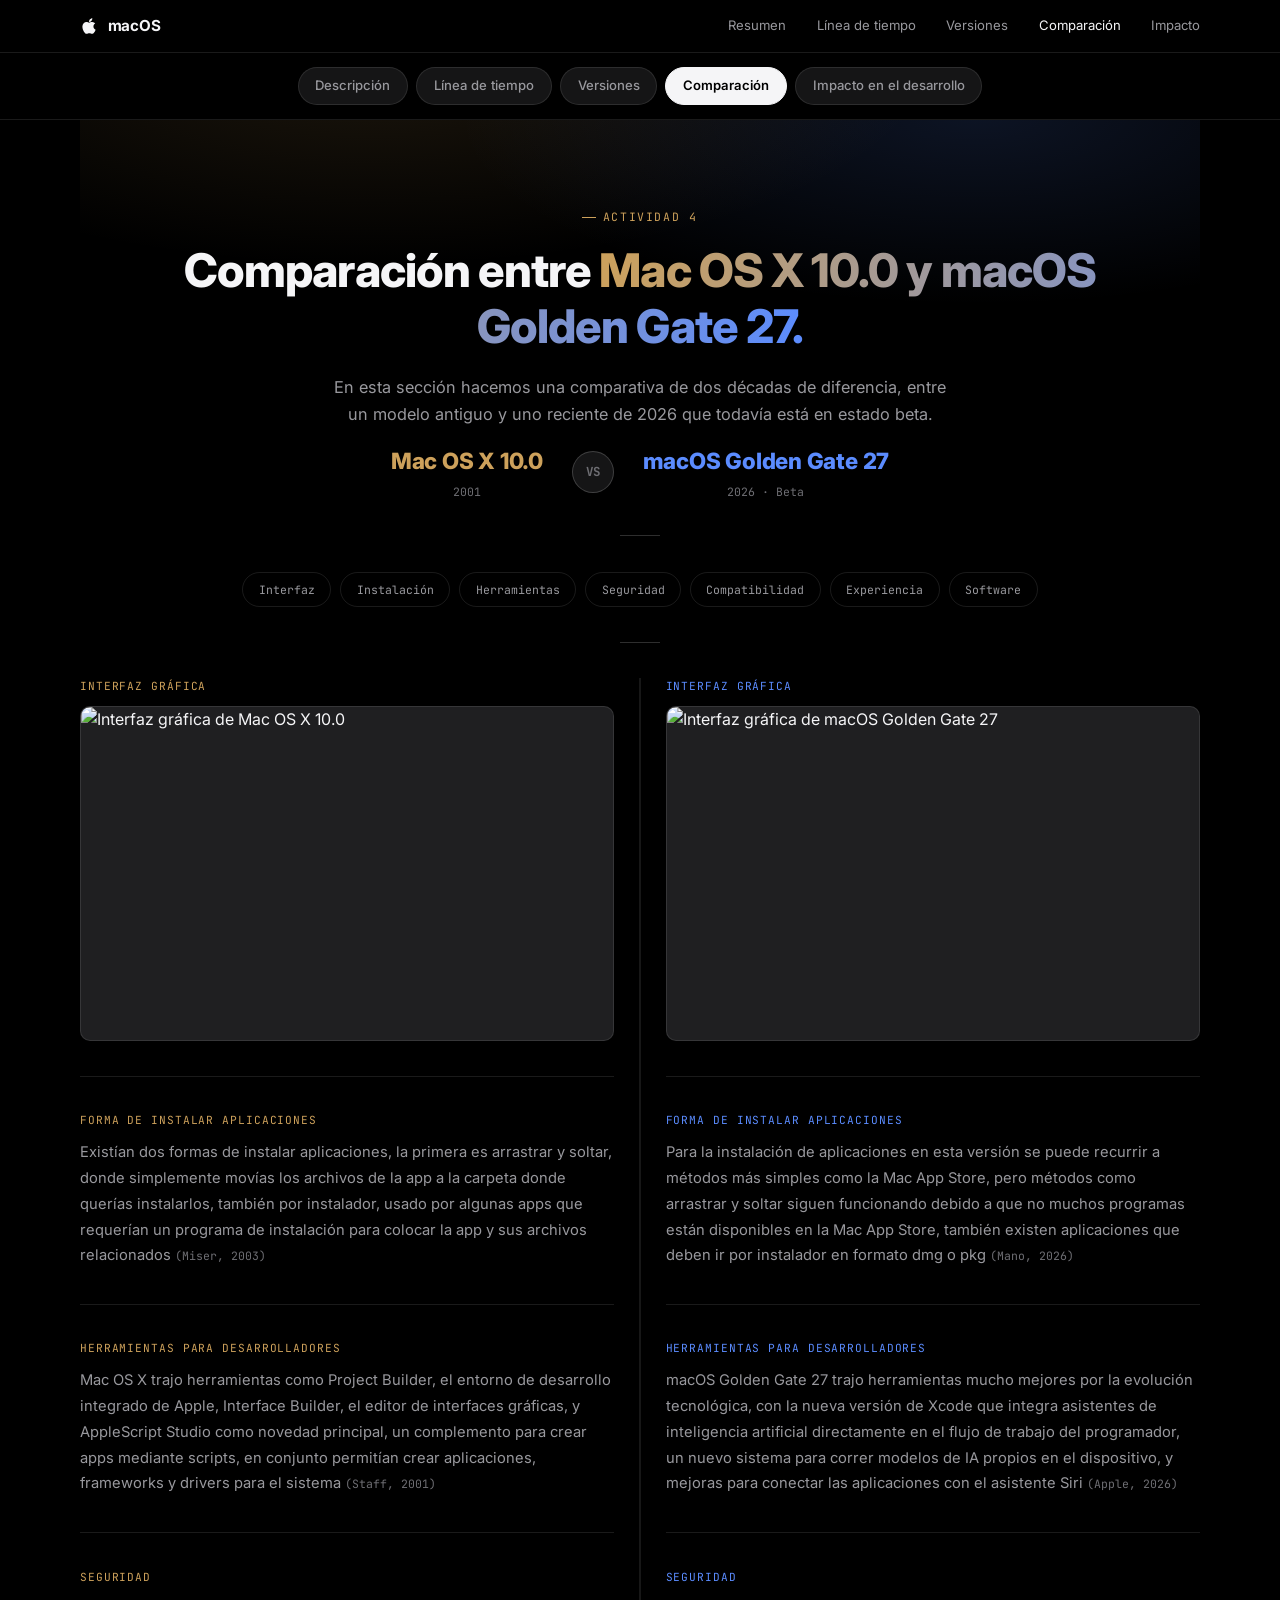
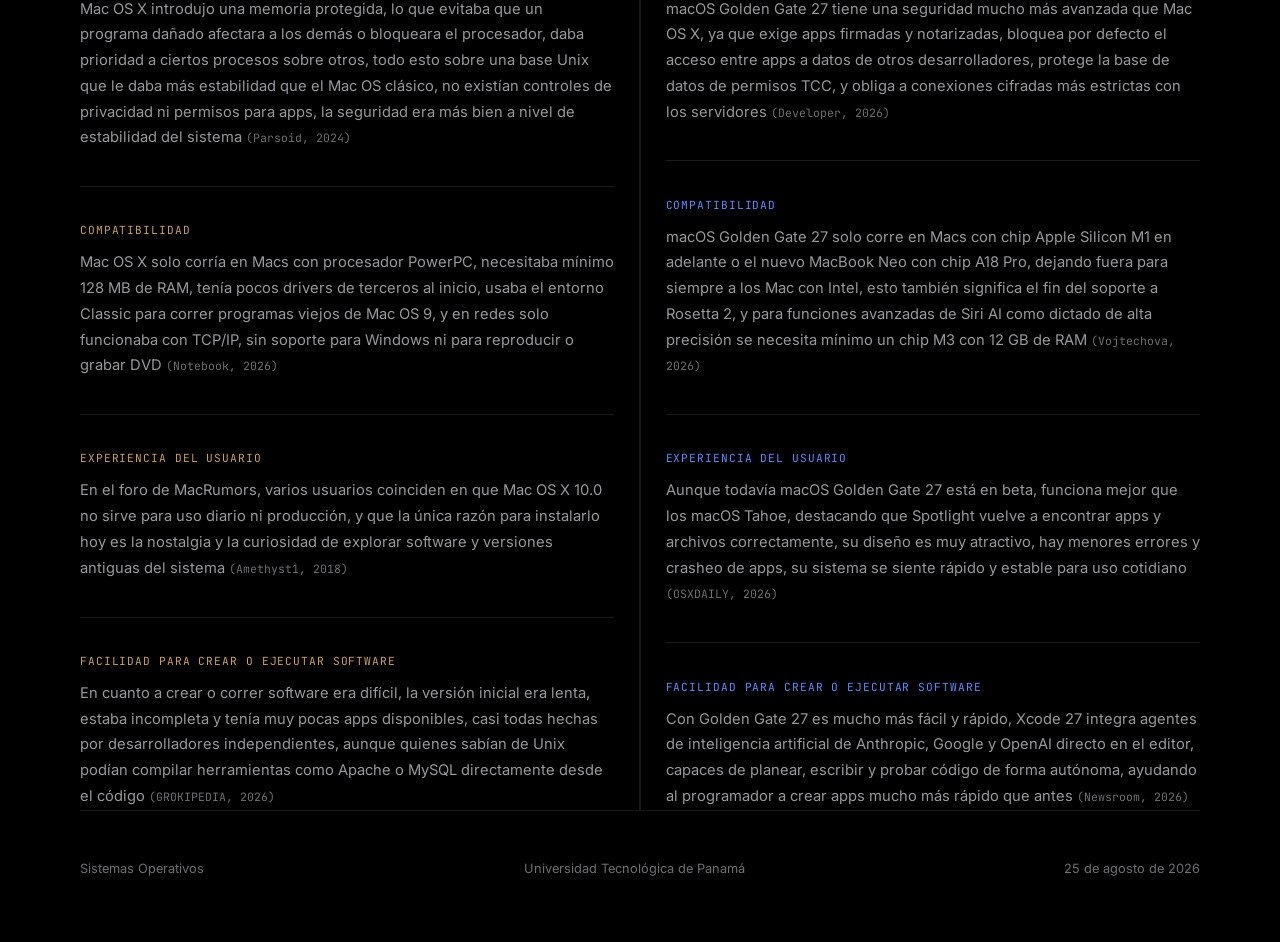
==== commit e9d05ae4: "Modelo F" ====
--- a/comparacion.html
+++ b/comparacion.html
@@ -80,7 +80,7 @@
 
         <div class="comp__columna comp__columna--a">
 
-          <div class="comp__item" id="cat-interfaz">
+          <div class="comp__item" id="cat-interfaz" data-cat="interfaz">
             <p class="comp__item-etiqueta">Interfaz gráfica</p>
             <div class="comp__pantalla" role="button" tabindex="0" data-abrir-visor="a" aria-label="Ampliar capturas de Mac OS X 10.0">
               <img class="comp__imagen" src="https://media.512pixels.net/downloads/macos-screenshots/10-0/10-0-Cheetah-About-This-Mac.png" alt="Interfaz gráfica de Mac OS X 10.0">
@@ -90,32 +90,32 @@
             </div>
           </div>
 
-          <div class="comp__item" id="cat-instalacion">
+          <div class="comp__item" id="cat-instalacion" data-cat="instalacion">
             <p class="comp__item-etiqueta">Forma de instalar aplicaciones</p>
             <p class="comp__item-texto">Existían dos formas de instalar aplicaciones, la primera es arrastrar y soltar, donde simplemente movías los archivos de la app a la carpeta donde querías instalarlos, también por instalador, usado por algunas apps que requerían un programa de instalación para colocar la app y sus archivos relacionados <span class="comp__cita">(Miser, 2003)</span></p>
           </div>
 
-          <div class="comp__item" id="cat-herramientas">
+          <div class="comp__item" id="cat-herramientas" data-cat="herramientas">
             <p class="comp__item-etiqueta">Herramientas para desarrolladores</p>
             <p class="comp__item-texto">Mac OS X trajo herramientas como Project Builder, el entorno de desarrollo integrado de Apple, Interface Builder, el editor de interfaces gráficas, y AppleScript Studio como novedad principal, un complemento para crear apps mediante scripts, en conjunto permitían crear aplicaciones, frameworks y drivers para el sistema <span class="comp__cita">(Staff, 2001)</span></p>
           </div>
 
-          <div class="comp__item" id="cat-seguridad">
+          <div class="comp__item" id="cat-seguridad" data-cat="seguridad">
             <p class="comp__item-etiqueta">Seguridad</p>
             <p class="comp__item-texto">Mac OS X introdujo una memoria protegida, lo que evitaba que un programa dañado afectara a los demás o bloqueara el procesador, daba prioridad a ciertos procesos sobre otros, todo esto sobre una base Unix que le daba más estabilidad que el Mac OS clásico, no existían controles de privacidad ni permisos para apps, la seguridad era más bien a nivel de estabilidad del sistema <span class="comp__cita">(Parsoid, 2024)</span></p>
           </div>
 
-          <div class="comp__item" id="cat-compatibilidad">
+          <div class="comp__item" id="cat-compatibilidad" data-cat="compatibilidad">
             <p class="comp__item-etiqueta">Compatibilidad</p>
             <p class="comp__item-texto">Mac OS X solo corría en Macs con procesador PowerPC, necesitaba mínimo 128 MB de RAM, tenía pocos drivers de terceros al inicio, usaba el entorno Classic para correr programas viejos de Mac OS 9, y en redes solo funcionaba con TCP/IP, sin soporte para Windows ni para reproducir o grabar DVD <span class="comp__cita">(Notebook, 2026)</span></p>
           </div>
 
-          <div class="comp__item" id="cat-experiencia">
+          <div class="comp__item" id="cat-experiencia" data-cat="experiencia">
             <p class="comp__item-etiqueta">Experiencia del usuario</p>
             <p class="comp__item-texto">En el foro de MacRumors, varios usuarios coinciden en que Mac OS X 10.0 no sirve para uso diario ni producción, y que la única razón para instalarlo hoy es la nostalgia y la curiosidad de explorar software y versiones antiguas del sistema <span class="comp__cita">(Amethyst1, 2018)</span></p>
           </div>
 
-          <div class="comp__item" id="cat-software">
+          <div class="comp__item" id="cat-software" data-cat="software">
             <p class="comp__item-etiqueta">Facilidad para crear o ejecutar software</p>
             <p class="comp__item-texto">En cuanto a crear o correr software era difícil, la versión inicial era lenta, estaba incompleta y tenía muy pocas apps disponibles, casi todas hechas por desarrolladores independientes, aunque quienes sabían de Unix podían compilar herramientas como Apache o MySQL directamente desde el código <span class="comp__cita">(GROKIPEDIA, 2026)</span></p>
           </div>
@@ -124,7 +124,7 @@
 
         <div class="comp__columna comp__columna--b">
 
-          <div class="comp__item">
+          <div class="comp__item" data-cat="interfaz">
             <p class="comp__item-etiqueta">Interfaz gráfica</p>
             <div class="comp__pantalla" role="button" tabindex="0" data-abrir-visor="b" aria-label="Ampliar capturas de macOS Golden Gate 27">
               <img class="comp__imagen" src="https://photos5.appleinsider.com/gallery/67811-143050-000-macOS-GG-017-xl.jpg" alt="Interfaz gráfica de macOS Golden Gate 27">
@@ -134,32 +134,32 @@
             </div>
           </div>
 
-          <div class="comp__item">
+          <div class="comp__item" data-cat="instalacion">
             <p class="comp__item-etiqueta">Forma de instalar aplicaciones</p>
             <p class="comp__item-texto">Para la instalación de aplicaciones en esta versión se puede recurrir a métodos más simples como la Mac App Store, pero métodos como arrastrar y soltar siguen funcionando debido a que no muchos programas están disponibles en la Mac App Store, también existen aplicaciones que deben ir por instalador en formato dmg o pkg <span class="comp__cita">(Mano, 2026)</span></p>
           </div>
 
-          <div class="comp__item">
+          <div class="comp__item" data-cat="herramientas">
             <p class="comp__item-etiqueta">Herramientas para desarrolladores</p>
             <p class="comp__item-texto">macOS Golden Gate 27 trajo herramientas mucho mejores por la evolución tecnológica, con la nueva versión de Xcode que integra asistentes de inteligencia artificial directamente en el flujo de trabajo del programador, un nuevo sistema para correr modelos de IA propios en el dispositivo, y mejoras para conectar las aplicaciones con el asistente Siri <span class="comp__cita">(Apple, 2026)</span></p>
           </div>
 
-          <div class="comp__item">
+          <div class="comp__item" data-cat="seguridad">
             <p class="comp__item-etiqueta">Seguridad</p>
             <p class="comp__item-texto">macOS Golden Gate 27 tiene una seguridad mucho más avanzada que Mac OS X, ya que exige apps firmadas y notarizadas, bloquea por defecto el acceso entre apps a datos de otros desarrolladores, protege la base de datos de permisos TCC, y obliga a conexiones cifradas más estrictas con los servidores <span class="comp__cita">(Developer, 2026)</span></p>
           </div>
 
-          <div class="comp__item">
+          <div class="comp__item" data-cat="compatibilidad">
             <p class="comp__item-etiqueta">Compatibilidad</p>
             <p class="comp__item-texto">macOS Golden Gate 27 solo corre en Macs con chip Apple Silicon M1 en adelante o el nuevo MacBook Neo con chip A18 Pro, dejando fuera para siempre a los Mac con Intel, esto también significa el fin del soporte a Rosetta 2, y para funciones avanzadas de Siri AI como dictado de alta precisión se necesita mínimo un chip M3 con 12 GB de RAM <span class="comp__cita">(Vojtechova, 2026)</span></p>
           </div>
 
-          <div class="comp__item">
+          <div class="comp__item" data-cat="experiencia">
             <p class="comp__item-etiqueta">Experiencia del usuario</p>
             <p class="comp__item-texto">Aunque todavía macOS Golden Gate 27 está en beta, funciona mejor que los macOS Tahoe, destacando que Spotlight vuelve a encontrar apps y archivos correctamente, su diseño es muy atractivo, hay menores errores y crasheo de apps, su sistema se siente rápido y estable para uso cotidiano <span class="comp__cita">(OSXDAILY, 2026)</span></p>
           </div>
 
-          <div class="comp__item">
+          <div class="comp__item" data-cat="software">
             <p class="comp__item-etiqueta">Facilidad para crear o ejecutar software</p>
             <p class="comp__item-texto">Con Golden Gate 27 es mucho más fácil y rápido, Xcode 27 integra agentes de inteligencia artificial de Anthropic, Google y OpenAI directo en el editor, capaces de planear, escribir y probar código de forma autónoma, ayudando al programador a crear apps mucho más rápido que antes <span class="comp__cita">(Newsroom, 2026)</span></p>
           </div>
--- a/css/style.css
+++ b/css/style.css
@@ -247,6 +247,9 @@
   height:100%;
   border:0;
   display:block;
+  /* el video es decorativo: se bloquea toda interacción para que
+     nunca aparezcan los controles, el logo ni las sugerencias de YouTube */
+  pointer-events:none;
 }
 
 /* ---------- SECTION SCAFFOLDING ---------- */
--- a/css/Comp.css
+++ b/css/Comp.css
@@ -210,6 +210,202 @@
   width:100%;
   aspect-ratio:16/10;
   object-fit:cover;
+}
+
+/* BLOQUE: HACER LA CAPTURA CLICKEABLE (abre el visor) */
+.comp__pantalla{
+  cursor:zoom-in;
+  position:relative;
+}
+.comp__pantalla-lupa{
+  position:absolute;
+  right:10px; bottom:10px;
+  width:34px; height:34px;
+  border-radius:50%;
+  background:rgba(0,0,0,.55);
+  border:1px solid var(--line-strong);
+  color:var(--text);
+  display:flex; align-items:center; justify-content:center;
+  opacity:0;
+  transform:translateY(4px);
+  transition:opacity .2s var(--ease), transform .2s var(--ease);
+  pointer-events:none;
+}
+.comp__pantalla-lupa svg{ width:16px; height:16px; }
+.comp__pantalla:hover .comp__pantalla-lupa,
+.comp__pantalla:focus-visible .comp__pantalla-lupa{
+  opacity:1;
+  transform:none;
+}
+.comp__pantalla:focus-visible{
+  outline:2px solid var(--accent);
+  outline-offset:2px;
+}
+
+/* BLOQUE: VISOR DE IMÁGENES (lightbox con barra lateral) */
+.visor{
+  position:fixed;
+  inset:0;
+  z-index:200;
+  display:flex;
+  align-items:center;
+  justify-content:center;
+  padding:2.4rem;
+  opacity:0;
+  visibility:hidden;
+  transition:opacity .25s var(--ease), visibility .25s var(--ease);
+}
+.visor.esta-abierto{
+  opacity:1;
+  visibility:visible;
+}
+.visor__fondo{
+  position:absolute;
+  inset:0;
+  background:rgba(8,8,9,.86);
+  backdrop-filter:blur(6px);
+}
+body.sin-scroll{ overflow:hidden; }
+
+.visor__caja{
+  position:relative;
+  width:100%;
+  max-width:1180px;
+  max-height:88vh;
+  display:grid;
+  grid-template-columns:1fr 220px;
+  gap:1.4rem;
+  background:var(--surface);
+  border:1px solid var(--line-strong);
+  border-radius:var(--radius-m);
+  padding:1.4rem;
+  transform:scale(.97) translateY(6px);
+  transition:transform .25s var(--ease);
+}
+.visor.esta-abierto .visor__caja{
+  transform:none;
+}
+
+.visor__cerrar{
+  position:absolute;
+  top:.9rem; right:.9rem;
+  width:34px; height:34px;
+  border-radius:50%;
+  border:1px solid var(--line-strong);
+  background:var(--surface-2);
+  color:var(--text);
+  display:flex; align-items:center; justify-content:center;
+  z-index:2;
+  transition:border-color .2s var(--ease), color .2s var(--ease);
+}
+.visor__cerrar:hover{ border-color:var(--accent); color:var(--accent); }
+.visor__cerrar svg{ width:16px; height:16px; }
+
+.visor__principal{
+  min-width:0;
+  display:flex;
+  flex-direction:column;
+}
+.visor__cabecera{
+  display:flex;
+  align-items:baseline;
+  justify-content:space-between;
+  gap:1rem;
+  padding-right:2.6rem;
+  margin-bottom:.9rem;
+}
+.visor__nombre{
+  font-weight:800;
+  font-size:1.05rem;
+  letter-spacing:-.01em;
+}
+.visor__contador{
+  font-family:var(--font-mono);
+  font-size:.72rem;
+  color:var(--text-faint);
+  white-space:nowrap;
+}
+
+.visor__marco{
+  position:relative;
+  flex:1;
+  min-height:0;
+  border-radius:var(--radius-s);
+  border:1px solid var(--line);
+  background:var(--surface-2);
+  display:flex; align-items:center; justify-content:center;
+  overflow:hidden;
+}
+.visor__imagen{
+  display:block;
+  max-width:100%;
+  max-height:70vh;
+  width:auto;
+  height:auto;
+  object-fit:contain;
+}
+
+.visor__flecha{
+  position:absolute;
+  top:50%;
+  translate:0 -50%;
+  width:38px; height:38px;
+  border-radius:50%;
+  border:1px solid var(--line-strong);
+  background:rgba(21,21,22,.75);
+  color:var(--text);
+  display:flex; align-items:center; justify-content:center;
+  transition:border-color .2s var(--ease), color .2s var(--ease);
+}
+.visor__flecha:hover{ border-color:var(--accent); color:var(--accent); }
+.visor__flecha svg{ width:18px; height:18px; }
+.visor__flecha--prev{ left:12px; }
+.visor__flecha--next{ right:12px; }
+
+.visor__lateral{
+  overflow-y:auto;
+  display:flex;
+  flex-direction:column;
+  gap:.6rem;
+  padding-right:.2rem;
+}
+.visor__miniatura{
+  border-radius:var(--radius-s);
+  border:1px solid var(--line);
+  overflow:hidden;
+  aspect-ratio:16/10;
+  padding:0;
+  transition:border-color .2s var(--ease), opacity .2s var(--ease);
+  opacity:.65;
+}
+.visor__miniatura img{
+  display:block;
+  width:100%;
+  height:100%;
+  object-fit:cover;
+}
+.visor__miniatura:hover{ opacity:1; }
+.visor__miniatura.es-activa{
+  border-color:var(--accent);
+  opacity:1;
+}
+
+@media (max-width:760px){
+  .visor{ padding:1rem; }
+  .visor__caja{
+    grid-template-columns:1fr;
+    grid-template-rows:1fr auto;
+    max-height:92vh;
+  }
+  .visor__lateral{
+    flex-direction:row;
+    overflow-x:auto;
+    overflow-y:hidden;
+  }
+  .visor__miniatura{
+    flex:none;
+    width:110px;
+  }
 }
 
 /* BLOQUE: SEPARADOR PEQUEÑO ENTRE ZONAS */
